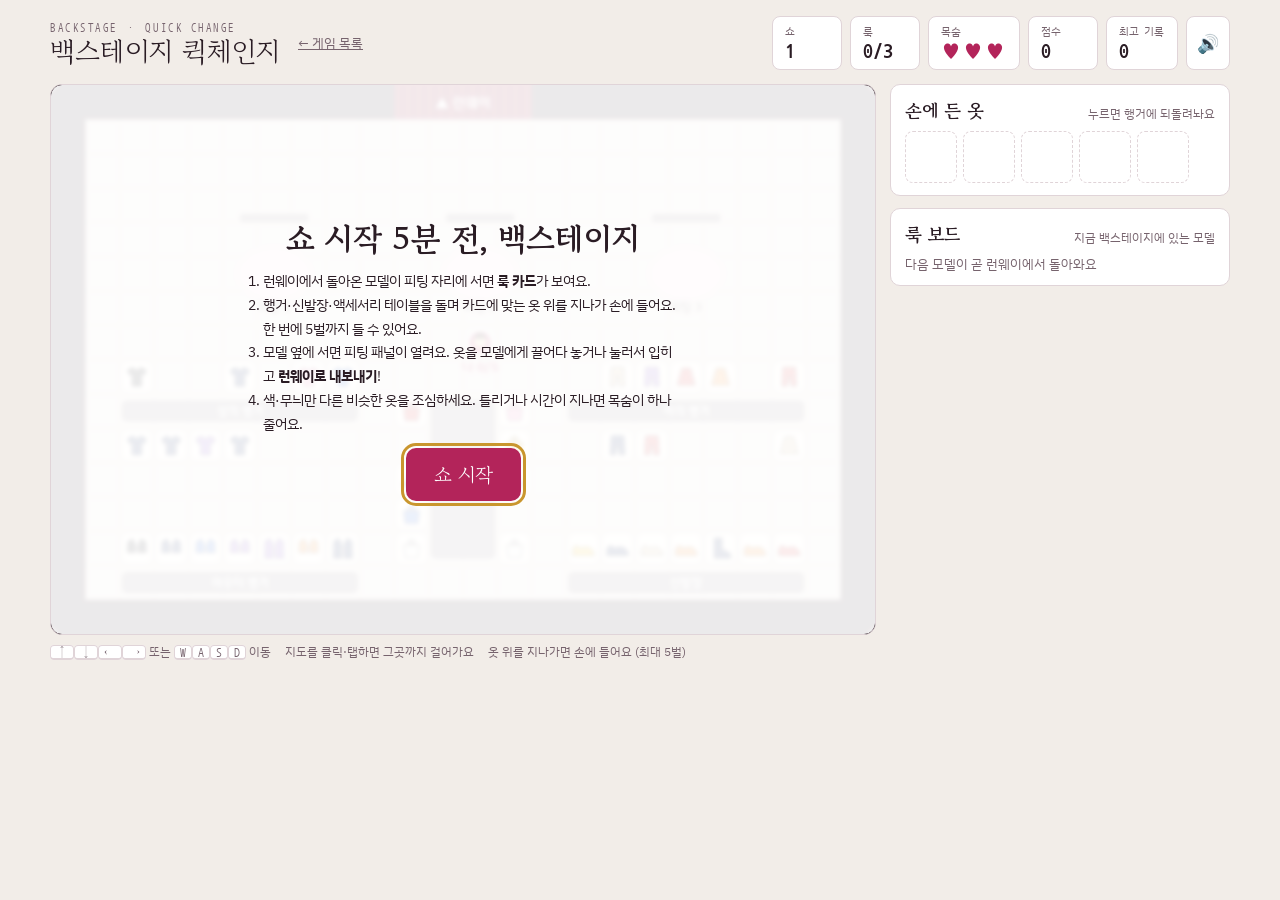
==== backstage/index.html @ 0b474d39 "백스테이지 퀵체인지 게임 추가, 게임별 폴더로 정리 - backstage/: 모델에게 룩 카드대로 옷을 갈아입히는 패션쇼 백스테이지 게임 - shopping/: 기존 장보기 타임어" ====
<!doctype html>
<html lang="ko">
<head>
<meta charset="utf-8">
<meta name="viewport" content="width=device-width, initial-scale=1, viewport-fit=cover">
<title>백스테이지 퀵체인지</title>
<link rel="preconnect" href="https://fonts.googleapis.com">
<link rel="preconnect" href="https://fonts.gstatic.com" crossorigin>
<link rel="stylesheet" href="https://fonts.googleapis.com/css2?family=Gowun+Batang:wght@700&family=IBM+Plex+Sans+KR:wght@400;600;700&family=Nanum+Gothic+Coding:wght@400;700&display=swap">
<style>
/* Layout: 위에서 내려다본 백스테이지(왼쪽 캔버스) + 피팅 패널·손에 든 옷·룩 보드(오른쪽). 폰에서는 피팅 패널이 지도 위에 뜸 */
:root {
  --bg: #f2ede8;
  --surface: #ffffff;
  --ink: #2a1c24;
  --muted: #76636d;
  --line: #e0d4d8;
  --accent: #b3245a;
  --accent-ink: #ffffff;
  --gold: #c9962e;
  --danger: #d23f2a;
  --ok: #23885a;
  --floor: #ebe3dc;
  --floor-line: #e1d7cf;
  --wall: #3a2a33;
  --curtain: #8e1f3c;
  --rack: #9a8f95;
  --rug: #f7d9e3;
  --card: #fffaf3;
  --font-display: "Gowun Batang", "Nanum Myeongjo", serif;
  --font-body: "IBM Plex Sans KR", "Apple SD Gothic Neo", "Malgun Gothic", system-ui, sans-serif;
  --font-mono: "Nanum Gothic Coding", ui-monospace, "SFMono-Regular", Menlo, monospace;
}
@media (prefers-color-scheme: dark) {
  :root:not([data-theme="light"]) {
    --bg: #17121a; --surface: #221a25; --ink: #f1e8ee; --muted: #a8949f; --line: #3a2d3c;
    --accent: #ff6fa3; --accent-ink: #2a0614; --gold: #e2b450; --danger: #ff6b55; --ok: #4fcf8e;
    --floor: #2a2230; --floor-line: #322838; --wall: #0c080d; --curtain: #a72a4c; --rack: #6f6470;
    --rug: #4a2a3a; --card: #2a2030; color-scheme: dark;
  }
}
:root[data-theme="dark"] {
  --bg: #17121a; --surface: #221a25; --ink: #f1e8ee; --muted: #a8949f; --line: #3a2d3c;
  --accent: #ff6fa3; --accent-ink: #2a0614; --gold: #e2b450; --danger: #ff6b55; --ok: #4fcf8e;
  --floor: #2a2230; --floor-line: #322838; --wall: #0c080d; --curtain: #a72a4c; --rack: #6f6470;
  --rug: #4a2a3a; --card: #2a2030; color-scheme: dark;
}
* { box-sizing: border-box; }
html { color-scheme: light; }
body { margin: 0; }
[hidden] { display: none !important; }
body {
  background: var(--bg); color: var(--ink); font-family: var(--font-body); font-size: 15px;
  padding-left: max(16px, env(safe-area-inset-left, 0px));
  padding-right: max(16px, env(safe-area-inset-right, 0px));
  padding-block: 16px 24px;
}
button { font: inherit; color: inherit; cursor: pointer; }
button:focus-visible, canvas:focus-visible { outline: 3px solid var(--gold); outline-offset: 2px; }
.wrap { max-width: 1180px; margin: 0 auto; display: grid; gap: 14px; }

.top { display: flex; flex-wrap: wrap; align-items: center; gap: 10px 18px; }
.brand { font-family: var(--font-display); font-size: 28px; line-height: 1; display: flex; align-items: center; gap: 10px; }
.brand small { font-family: var(--font-mono); font-size: 11px; color: var(--muted); letter-spacing: .14em; display: block; margin-bottom: 4px; }
.stats { display: flex; gap: 8px; margin-left: auto; flex-wrap: wrap; }
.stat { background: var(--surface); border: 1px solid var(--line); border-radius: 8px; padding: 6px 12px; display: grid; min-width: 70px; }
.stat b { font-family: var(--font-mono); font-size: 20px; font-variant-numeric: tabular-nums; line-height: 1.2; }
.stat span { font-size: 11px; color: var(--muted); letter-spacing: 0.06em; }
.stat .hearts { color: var(--accent); letter-spacing: 2px; }
.iconbtn { background: var(--surface); border: 1px solid var(--line); border-radius: 8px; width: 44px; font-size: 18px; }
.home { font-size: 13px; color: var(--muted); }

.main { display: grid; grid-template-columns: minmax(0, 1fr) 340px; gap: 14px; align-items: start; }
@media (max-width: 900px) { .main { grid-template-columns: minmax(0, 1fr); } }

.store { position: relative; border-radius: 12px; overflow: hidden; border: 1px solid var(--line); background: var(--wall); }
#map { display: block; width: 100%; height: auto; touch-action: none; cursor: pointer; }
.controls { display: flex; flex-wrap: wrap; gap: 4px 14px; font-size: 12px; color: var(--muted); }
.controls kbd { font-family: var(--font-mono); background: var(--surface); border: 1px solid var(--line); border-bottom-width: 2px; border-radius: 4px; padding: 0 5px; }

.side { display: grid; gap: 12px; min-width: 0; }
.box { background: var(--surface); border: 1px solid var(--line); border-radius: 10px; padding: 12px 14px; display: grid; gap: 8px; }
.box h2 { margin: 0; font-family: var(--font-display); font-size: 18px; display: flex; justify-content: space-between; align-items: baseline; gap: 8px; }
.box h2 span { font-family: var(--font-body); font-size: 12px; color: var(--muted); font-weight: 400; }
.hint { font-size: 12px; color: var(--muted); }

/* 손에 든 옷 */
.hands { display: flex; flex-wrap: wrap; gap: 6px; min-height: 52px; }
.hand-item { width: 52px; height: 52px; border: 1px solid var(--line); border-radius: 8px; background: var(--card); display: grid; place-items: center; padding: 4px; touch-action: none; position: relative; }
.hand-item:hover { border-color: var(--accent); }
.hand-item.empty { border-style: dashed; background: transparent; cursor: default; }
.hand-item svg { width: 40px; height: 40px; pointer-events: none; }
.ghost { position: fixed; z-index: 50; width: 60px; height: 60px; pointer-events: none; transform: translate(-50%, -50%) scale(1.1); filter: drop-shadow(0 6px 10px rgba(0,0,0,.3)); }

/* 피팅 패널 */
.fitting { border-color: var(--accent); }
.fitting.floating { position: absolute; left: 6px; right: 6px; bottom: 6px; z-index: 4; box-shadow: 0 10px 30px rgba(0,0,0,.35); max-height: 74%; overflow: auto; padding: 8px 10px; gap: 6px; }
.floating .hint { display: none; }
.floating .hand-item { width: 44px; height: 44px; }
.floating .hand-item svg { width: 34px; height: 34px; }
.floating .fit-head b { font-size: 16px; }
.floating .send { font-size: 15px; padding: 7px; }
@media (max-width: 520px) {
  .stats { margin-left: 0; gap: 6px; }
  .stat { min-width: 0; padding: 4px 9px; }
  .stat b { font-size: 16px; }
  .brand { font-size: 24px; }
}
.fit-grid { display: grid; grid-template-columns: 150px minmax(0, 1fr); gap: 12px; align-items: start; }
.floating .fit-grid { grid-template-columns: 84px minmax(0, 1fr); gap: 8px; }
.mannequin { position: relative; width: 100%; aspect-ratio: 3 / 4; background: var(--rug); border-radius: 10px; }
.mannequin.over { outline: 3px dashed var(--accent); outline-offset: -3px; }
.mannequin > svg.body { position: absolute; inset: 0; width: 100%; height: 100%; }
.slot { position: absolute; transform: translateX(-50%); display: grid; place-items: center; aspect-ratio: 1; border-radius: 8px; background: none; border: 0; padding: 0; }
.slot svg { width: 100%; height: 100%; }
.slot.empty { border: 2px dashed color-mix(in srgb, var(--muted) 60%, transparent); }
.slot.empty span { font-size: 10px; color: var(--muted); }
.floating .slot.empty span { font-size: 8px; }
.s-hat { top: 0; left: 50%; width: 32%; z-index: 3; }
.s-outer { top: 20%; left: 50%; width: 70%; z-index: 1; }
.s-top { top: 23%; left: 50%; width: 48%; z-index: 2; }
.s-bottom { top: 52%; left: 50%; width: 48%; z-index: 2; }
.s-shoes { top: 82%; left: 50%; width: 26%; z-index: 2; }
.s-acc-bag { top: 44%; left: 86%; width: 28%; z-index: 4; }
.fit-head { display: flex; justify-content: space-between; align-items: baseline; gap: 8px; }
.fit-head b { font-family: var(--font-display); font-size: 20px; }
.ftime { font-family: var(--font-mono); font-size: 18px; font-variant-numeric: tabular-nums; color: var(--accent); }
.ftime.low { color: var(--danger); }
.send { width: 100%; border: 0; border-radius: 8px; background: var(--accent); color: var(--accent-ink); font-family: var(--font-display); font-size: 18px; padding: 10px; }

/* 룩 카드 */
.look { list-style: none; margin: 0; padding: 8px 10px; background: var(--card); border: 1px solid var(--line); border-radius: 6px; display: grid; gap: 4px; font-family: var(--font-mono); font-size: 13px; }
.look li { display: grid; grid-template-columns: 24px 1fr 16px; gap: 6px; align-items: center; }
.look li svg { width: 24px; height: 24px; }
.look li.ok { color: var(--ok); }
.look li .mark { font-weight: 700; }
.look.hidden { place-items: center; text-align: center; color: var(--muted); font-family: var(--font-body); }
.peek { border: 1px solid var(--accent); background: transparent; color: var(--accent); border-radius: 6px; padding: 4px 10px; font-size: 13px; }
.floating .look { font-size: 12px; padding: 6px 8px; }

/* 룩 보드 */
.board { display: grid; gap: 8px; }
.mcard { display: grid; grid-template-columns: 1fr auto; gap: 4px 8px; align-items: center; padding: 8px 10px; border: 1px solid var(--line); border-radius: 8px; background: var(--card); }
.mcard .who { font-weight: 700; }
.mcard .who small { color: var(--muted); font-weight: 400; margin-left: 4px; }
.mcard .mt { font-family: var(--font-mono); font-variant-numeric: tabular-nums; }
.mcard .mt.low { color: var(--danger); font-weight: 700; }
.mcard .icons { grid-column: 1 / -1; display: flex; gap: 4px; flex-wrap: wrap; }
.mcard .icons svg { width: 26px; height: 26px; }
.mcard .icons .q { width: 26px; height: 26px; border-radius: 4px; background: var(--line); display: grid; place-items: center; color: var(--muted); font-size: 13px; }
.mcard.walking { opacity: .7; }
.empty-note { font-size: 13px; color: var(--muted); }
.msg { min-height: 20px; font-size: 13px; font-weight: 600; color: var(--danger); }
.msg.good { color: var(--ok); }

.overlay { position: absolute; inset: 0; background: color-mix(in srgb, var(--surface) 90%, transparent); display: grid; place-items: center; padding: 20px; z-index: 10; backdrop-filter: blur(2px); overflow: auto; }
.card { max-width: 440px; width: 100%; text-align: center; display: grid; gap: 12px; justify-items: center; }
.card h1 { font-family: var(--font-display); font-size: 32px; margin: 0; line-height: 1.2; text-wrap: balance; }
.card p { margin: 0; color: var(--muted); line-height: 1.6; }
.card .big { font-family: var(--font-mono); font-size: 46px; font-weight: 700; color: var(--accent); line-height: 1; }
.card .rows { width: 100%; font-family: var(--font-mono); font-size: 14px; display: grid; gap: 4px; text-align: left; border-block: 1px dashed var(--muted); padding: 8px 0; }
.card .rows div { display: flex; justify-content: space-between; gap: 10px; font-variant-numeric: tabular-nums; }
.primary { border: 0; border-radius: 10px; background: var(--accent); color: var(--accent-ink); font-family: var(--font-display); font-size: 20px; padding: 12px 28px; }
.rules { text-align: left; font-size: 14px; line-height: 1.7; color: var(--ink); margin: 0; padding-left: 20px; }
.shake { animation: shake .35s; }
@keyframes shake { 20%,60% { transform: translateX(-6px); } 40%,80% { transform: translateX(6px); } }
@media (prefers-reduced-motion: reduce) { *, *::before, *::after { animation: none !important; transition: none !important; } }
</style>
</head>
<body>

<div class="wrap">
  <header class="top">
    <div class="brand"><div><small>BACKSTAGE · QUICK CHANGE</small>백스테이지 퀵체인지</div></div>
    <a class="home" href="../">← 게임 목록</a>
    <div class="stats">
      <div class="stat"><span>쇼</span><b id="lvl">1</b></div>
      <div class="stat"><span>룩</span><b id="looks">0/0</b></div>
      <div class="stat"><span>목숨</span><b class="hearts" id="lives">♥♥♥</b></div>
      <div class="stat"><span>점수</span><b id="score">0</b></div>
      <div class="stat"><span>최고 기록</span><b id="best">0</b></div>
      <button class="iconbtn" id="sound" aria-label="소리 켜기/끄기" title="소리">🔊</button>
    </div>
  </header>

  <div class="main">
    <div style="display:grid; gap:8px; min-width:0">
      <section class="store" id="store">
        <canvas id="map" tabindex="0" aria-label="백스테이지 지도. 방향키나 WASD로 움직이고, 가고 싶은 곳을 누르면 그곳까지 걸어가요."></canvas>
        <div class="overlay" id="overlay"></div>
      </section>
      <div class="controls">
        <span><kbd>↑</kbd><kbd>↓</kbd><kbd>←</kbd><kbd>→</kbd> 또는 <kbd>W</kbd><kbd>A</kbd><kbd>S</kbd><kbd>D</kbd> 이동</span>
        <span>지도를 클릭·탭하면 그곳까지 걸어가요</span>
        <span>옷 위를 지나가면 손에 들어요 (최대 5벌)</span>
      </div>
    </div>

    <aside class="side" id="side">
      <div class="box fitting" id="fitting"></div>
      <div class="box" id="handsBox">
        <h2>손에 든 옷 <span id="handsHint">누르면 행거에 되돌려놔요</span></h2>
        <div class="hands" id="hands"></div>
      </div>
      <div class="box">
        <h2>룩 보드 <span>지금 백스테이지에 있는 모델</span></h2>
        <div class="board" id="board"></div>
      </div>
      <div class="msg" id="msg" role="status"></div>
    </aside>
  </div>
</div>

<script>
/* ---------- 옷 데이터 ---------- */
const SHAPES = {
  shirt:   { cat: "top",    name: "셔츠",   d: "M8.5 3 3 6l2 4.5 2.5-1.2V21h9V9.3l2.5 1.2L21 6l-5.5-3c-.6 1.6-1.9 2.6-3.5 2.6S9.1 4.6 8.5 3z" },
  pants:   { cat: "bottom", name: "바지",   d: "M6 3h12l1 18h-5.2L12 10.5 10.2 21H5L6 3z" },
  skirt:   { cat: "bottom", name: "스커트", d: "M8 4h8l4.5 16h-17L8 4z" },
  coat:    { cat: "outer",  name: "코트",   d: "M8 2.5 3.5 5.5 3 21.5h8V8.5L8 2.5zM16 2.5l4.5 3 .5 16h-8V8.5l3-6z" },
  jacket:  { cat: "outer",  name: "재킷",   d: "M8 3 3.5 6 3 16h8V9L8 3zM16 3l4.5 3 .5 10h-8V9l3-6z" },
  sneaker: { cat: "shoes",  name: "운동화", d: "M2 14.5C2 12 3.5 9.5 5.5 9.5c1.2 0 2 2 5 2 1.8 0 2.8-1 4-1 3 0 7.5 3 7.5 6v2.5H2v-4.5z" },
  boots:   { cat: "shoes",  name: "부츠",   d: "M7 2.5h6.5V13l5.5 2.5c1.5.7 2.5 1.8 2.5 3.5v2.5H6V2.5z" },
  hat:     { cat: "acc",    name: "모자",   d: "M3 16.5c0-1.4 2.2-2.4 5-2.7V9.5C8 7.3 9.8 6 12 6s4 1.3 4 3.5v4.3c2.8.3 5 1.3 5 2.7 0 1.6-4 2.5-9 2.5s-9-.9-9-2.5z" },
  bag:     { cat: "acc",    name: "가방",   d: "M4.5 9h15L18 21H6L4.5 9zM8.8 9V7a3.2 3.2 0 0 1 6.4 0v2h-1.6V7a1.6 1.6 0 0 0-3.2 0v2H8.8z" },
};
const CATS = { top: "상의", bottom: "하의", outer: "아우터", shoes: "신발", acc: "액세서리" };
const CAT_ORDER = ["acc", "outer", "top", "bottom", "shoes"];
const COLORS = {
  red: ["빨강", "#d94141"], orange: ["주황", "#ef8a2c"], yellow: ["노랑", "#f2c230"], green: ["초록", "#3f9a5a"],
  blue: ["파랑", "#3a6fd8"], navy: ["남색", "#25366a"], purple: ["보라", "#8a5cc8"], pink: ["분홍", "#ec8db8"],
  black: ["검정", "#26262b"], white: ["흰색", "#f6f5f0"], beige: ["베이지", "#d8c3a0"],
};
// 헷갈리기 쉬운 색끼리 묶어 함정 옷을 만듦
const NEAR = { red: ["pink", "orange"], orange: ["red", "yellow"], yellow: ["orange", "beige"], green: ["navy", "blue"], blue: ["navy", "purple"], navy: ["blue", "black"], purple: ["navy", "pink"], pink: ["red", "purple"], black: ["navy"], white: ["beige"], beige: ["white", "yellow"] };
const PATTERNS = { solid: "", stripe: "줄무늬", dot: "물방울", check: "체크" };
const shapesOf = cat => Object.keys(SHAPES).filter(s => SHAPES[s].cat === cat);
const itemName = it => `${COLORS[it.color][0]} ${PATTERNS[it.pattern] ? PATTERNS[it.pattern] + " " : ""}${SHAPES[it.shape].name}`;
const same = (a, b) => a && b && a.shape === b.shape && a.color === b.color && a.pattern === b.pattern;
const MODEL_NAMES = ["지수", "민호", "하린", "도윤", "서아", "유진", "태오", "나래", "시우", "예린", "준", "다온"];

/* ---------- 유틸 ---------- */
const $ = id => document.getElementById(id);
const pick = a => a[Math.floor(Math.random() * a.length)];
const shuffle = arr => { const a = arr.slice(); for (let i = a.length - 1; i > 0; i--) { const j = Math.floor(Math.random() * (i + 1)); [a[i], a[j]] = [a[j], a[i]]; } return a; };
const key = (x, y) => x + "," + y;
let uidSeq = 1;
const lum = hex => { const n = parseInt(hex.slice(1), 16); return (0.299 * (n >> 16) + 0.587 * (n >> 8 & 255) + 0.114 * (n & 255)) / 255; };

let best = 0, muted = false;
try { best = Number(localStorage.getItem("backstage-best")) || 0; muted = localStorage.getItem("backstage-muted") === "1"; } catch (e) {}
let actx = null;
function beep(freq, dur = 0.08, type = "sine", vol = 0.08) {
  if (muted) return;
  try {
    actx = actx || new (window.AudioContext || window.webkitAudioContext)();
    const o = actx.createOscillator(), g = actx.createGain();
    o.type = type; o.frequency.value = freq; g.gain.value = vol;
    g.gain.exponentialRampToValueAtTime(0.0001, actx.currentTime + dur);
    o.connect(g).connect(actx.destination); o.start(); o.stop(actx.currentTime + dur);
  } catch (e) {}
}

/* ---------- 옷 그림 (SVG · 캔버스 공용) ---------- */
function patternMarks(pattern) {
  if (pattern === "stripe") return [0, 4, 8, 12, 16, 20].map(y => `<rect x="0" y="${y + 1.2}" width="24" height="1.6"/>`).join("");
  if (pattern === "dot") { let s = ""; for (let y = 2; y < 24; y += 4.5) for (let x = (y / 4.5 % 2 ? 4 : 1.8); x < 24; x += 4.5) s += `<circle cx="${x}" cy="${y}" r="1"/>`; return s; }
  if (pattern === "check") { let s = ""; for (let v = 2; v < 24; v += 5) s += `<rect x="${v}" y="0" width="1.2" height="24"/><rect x="0" y="${v}" width="24" height="1.2"/>`; return s; }
  return "";
}
let clipSeq = 0;
function itemSVG(it) {
  const id = "c" + (clipSeq++), [, hex] = COLORS[it.color], mark = lum(hex) > 0.6 ? "rgba(40,30,40,.55)" : "rgba(255,255,255,.75)";
  const d = SHAPES[it.shape].d;
  return `<svg viewBox="0 0 24 24" aria-hidden="true"><defs><clipPath id="${id}"><path d="${d}"/></clipPath></defs>
    <path d="${d}" fill="${hex}"/><g clip-path="url(#${id})" fill="${mark}">${patternMarks(it.pattern)}</g>
    <path d="${d}" fill="none" stroke="rgba(30,20,30,.55)" stroke-width="0.9" stroke-linejoin="round"/></svg>`;
}
const PATHS = {};
Object.entries(SHAPES).forEach(([k, s]) => PATHS[k] = new Path2D(s.d));
function drawItem(ctx, it, cx, cy, size) {
  const [, hex] = COLORS[it.color], mark = lum(hex) > 0.6 ? "rgba(40,30,40,.55)" : "rgba(255,255,255,.75)";
  const p = PATHS[it.shape];
  ctx.save(); ctx.translate(cx - size / 2, cy - size / 2); ctx.scale(size / 24, size / 24);
  ctx.fillStyle = hex; ctx.fill(p);
  ctx.save(); ctx.clip(p); ctx.fillStyle = mark;
  if (it.pattern === "stripe") for (let y = 0; y < 24; y += 4) ctx.fillRect(0, y + 1.2, 24, 1.6);
  if (it.pattern === "dot") for (let y = 2; y < 24; y += 4.5) for (let x = (y / 4.5 % 2 ? 4 : 1.8); x < 24; x += 4.5) { ctx.beginPath(); ctx.arc(x, y, 1, 0, 7); ctx.fill(); }
  if (it.pattern === "check") for (let v = 2; v < 24; v += 5) { ctx.fillRect(v, 0, 1.2, 24); ctx.fillRect(0, v, 24, 1.2); }
  ctx.restore();
  ctx.strokeStyle = "rgba(30,20,30,.6)"; ctx.lineWidth = 1; ctx.stroke(p);
  ctx.restore();
}

/* ---------- 백스테이지 지도 ---------- */
const T = 32, W = 24, H = 16, R = 10, SPEED = 145, MODEL_SPEED = 95;
const FLOOR = 0, WALL = 1, RACK = 2;
const CURTAIN = { x0: 10, x1: 13 };
const STATIONS = [{ x: 6, y: 5 }, { x: 12, y: 5 }, { x: 18, y: 5 }];
const START = { x: 12.5 * T, y: 7.5 * T };
const RACKS = [
  // 옷 칸은 모두 통로 바로 옆이라, 다른 옷을 밟지 않고도 원하는 옷까지 갈 수 있음
  { cat: "top",    bars: [[2, 9, 8, 9]],   slots: [2, 3, 4, 5, 6, 7, 8].flatMap(x => [[x, 8], [x, 10]]) },
  { cat: "bottom", bars: [[15, 9, 21, 9]], slots: [15, 16, 17, 18, 19, 20, 21].flatMap(x => [[x, 8], [x, 10]]) },
  { cat: "outer",  bars: [[2, 14, 8, 14]], slots: [2, 3, 4, 5, 6, 7, 8].map(x => [x, 13]) },
  { cat: "shoes",  bars: [[15, 14, 21, 14]], slots: [15, 16, 17, 18, 19, 20, 21].map(x => [x, 13]) },
  { cat: "acc",    bars: [[11, 9, 12, 13]], slots: [9, 10, 11, 12, 13].flatMap(y => [[10, y], [13, y]]) },
];
const grid = [];
for (let y = 0; y < H; y++) { grid.push([]); for (let x = 0; x < W; x++) grid[y].push(x === 0 || y === 0 || x === W - 1 || y === H - 1 ? WALL : FLOOR); }
RACKS.forEach(r => r.bars.forEach(([x0, y0, x1, y1]) => { for (let y = y0; y <= y1; y++) for (let x = x0; x <= x1; x++) grid[y][x] = RACK; }));
const solid = (tx, ty) => tx < 0 || ty < 0 || tx >= W || ty >= H || grid[ty][tx] !== FLOOR;

/* ---------- 게임 상태 ---------- */
const S = {
  level: 1, score: 0, lives: 3, running: false, t: 0, last: 0,
  slots: new Map(),   // "x,y" -> 옷
  hands: [],
  models: [], queue: [], nextSpawnAt: 0, done: 0, total: 0, ok: 0,
  p: { x: START.x, y: START.y, dir: { x: 0, y: 1 }, path: [], tile: "" },
  target: null, fitId: null,
};
const keys = new Set();

function levelRules(L) {
  const parts = L === 1 ? ["top", "bottom", "shoes"] : L === 2 ? ["top", "bottom", "shoes", "acc"] : ["top", "bottom", "outer", "shoes", "acc"];
  return {
    parts,
    looks: Math.min(2 + L, 6),
    maxConc: L === 1 ? 1 : L === 2 ? 2 : 3,
    gap: L === 1 ? 0 : L === 2 ? 10 : Math.max(5, 9 - L * 0.6),
    time: Math.max(24, Math.round(16 + parts.length * 5 - (L - 1) * 1.5 + (L === 1 ? 0 : L === 2 ? 6 : 12))),
    cardAlways: L <= 2,
    patterns: L >= 2,
  };
}

function randItem(cat, patterns) {
  return { uid: uidSeq++, cat, shape: pick(shapesOf(cat)), color: pick(Object.keys(COLORS)), pattern: patterns && Math.random() < 0.5 ? pick(["stripe", "dot", "check"]) : "solid" };
}
function decoyOf(it, patterns) {
  const d = { ...it, uid: uidSeq++ };
  const opts = ["color", "color"];
  if (patterns) opts.push("pattern");
  if (shapesOf(it.cat).length > 1) opts.push("shape");
  const what = pick(opts);
  if (what === "color") d.color = pick(NEAR[it.color]);
  else if (what === "pattern") d.pattern = pick(Object.keys(PATTERNS).filter(p => p !== it.pattern));
  else d.shape = pick(shapesOf(it.cat).filter(s => s !== it.shape));
  return d;
}

function setupShow() {
  const rules = levelRules(S.level);
  S.rules = rules;
  const names = shuffle(MODEL_NAMES);
  const looks = Array.from({ length: rules.looks }, (_, i) => {
    const look = {};
    rules.parts.forEach(c => look[c] = randItem(c, rules.patterns));
    return { name: names[i], look };
  });
  S.queue = looks; S.total = looks.length; S.done = 0; S.ok = 0;
  S.slots = new Map();
  RACKS.forEach(r => {
    const needed = looks.map(l => l.look[r.cat]).filter(Boolean).map(it => ({ ...it, uid: uidSeq++ }));
    const items = needed.slice();
    const cap = Math.min(r.slots.length, Math.max(needed.length + 3, 8));
    while (items.length < cap) items.push(needed.length ? decoyOf(pick(needed), rules.patterns) : randItem(r.cat, rules.patterns));
    shuffle(r.slots).slice(0, items.length).forEach(([x, y], i) => { const it = items[i]; it.home = key(x, y); S.slots.set(key(x, y), it); });
  });
}

function startShow() {
  setupShow();
  S.models = []; S.hands = []; S.fitId = null; S.target = null;
  Object.assign(S.p, { x: START.x, y: START.y, dir: { x: 0, y: 1 }, path: [], tile: "" });
  S.nextSpawnAt = S.t + 0.5;
  S.running = true;
  $("overlay").hidden = true; keys.clear();
  say("");
  renderSide();
  $("map").focus({ preventScroll: true });
}

/* ---------- 모델 ---------- */
function freeStation() {
  const used = new Set(S.models.filter(m => m.state !== "out").map(m => m.station));
  const free = STATIONS.map((_, i) => i).filter(i => !used.has(i));
  return free.length ? pick(free) : -1;
}
function spawnModel() {
  const st = freeStation(); if (st < 0) return false;
  const q = S.queue.shift(), s = STATIONS[st];
  const cx = (CURTAIN.x0 + CURTAIN.x1 + 1) / 2 * T;
  S.models.push({
    id: uidSeq++, name: q.name, look: q.look, worn: {}, station: st, state: "in",
    x: cx, y: 0.6 * T, way: [{ x: cx, y: 2.5 * T }, { x: (s.x + .5) * T, y: 2.5 * T }, { x: (s.x + .5) * T, y: (s.y + .5) * T }],
    timeLeft: S.rules.time, timeTotal: S.rules.time, cardUntil: 0,
  });
  beep(520, 0.06, "triangle", 0.05);
  renderSide();
  return true;
}
const cardVisible = m => S.rules.cardAlways || S.t < m.cardUntil;

function updateModels(dt) {
  for (const m of S.models) {
    if (m.way.length) {
      const w = m.way[0], vx = w.x - m.x, vy = w.y - m.y, d = Math.hypot(vx, vy);
      if (d < 1.5) {
        m.x = w.x; m.y = w.y; m.way.shift();
        if (!m.way.length && m.state === "in") { m.state = "fit"; m.cardUntil = S.t + 5; say(`${m.name} 모델이 피팅 ${m.station + 1}번에 도착했어요`, true); renderSide(); }
      } else { const st = Math.min(d, MODEL_SPEED * dt); m.x += vx / d * st; m.y += vy / d * st; }
    }
    if (m.state === "fit") {
      const wasVisible = cardVisible(m);
      m.timeLeft -= dt;
      if (wasVisible !== cardVisible(m)) renderSide();
      if (m.timeLeft <= 0) { m.timeLeft = 0; finishModel(m, true); }
    }
  }
  S.models = S.models.filter(m => !(m.state === "out" && !m.way.length));
  const active = S.models.filter(m => m.state !== "out").length;
  if (S.queue.length && active < S.rules.maxConc && S.t >= S.nextSpawnAt) {
    if (spawnModel()) S.nextSpawnAt = S.t + S.rules.gap;
  }
  if (!S.queue.length && !S.models.length && S.running) showClear();
}

function check(m) {
  const wrong = [];
  for (const c of CAT_ORDER) {
    const need = m.look[c], worn = m.worn[c];
    if (need && !worn) wrong.push(`${CATS[c]}을(를) 안 입었어요`);
    else if (need && !same(need, worn)) wrong.push(`${itemName(worn)} 말고 ${itemName(need)}`);
    else if (!need && worn) wrong.push(`${itemName(worn)}은(는) 필요 없어요`);
  }
  return wrong;
}

function finishModel(m, timeout) {
  if (m.state !== "fit") return;
  const wrong = check(m);
  S.done++;
  if (!wrong.length) {
    const gained = 100 + Math.round(m.timeLeft * 5) * S.level;
    S.score += gained; S.ok++;
    say(`${m.name} 런웨이 완벽! +${gained}`, true);
    [660, 880, 1180].forEach((f, i) => setTimeout(() => beep(f, 0.09), i * 80));
  } else {
    S.lives--;
    Object.values(m.worn).forEach(returnToRack);
    say(`${timeout ? "시간 초과! " : ""}${m.name}: ${wrong[0]} · 목숨 −1`);
    beep(200, 0.2, "sawtooth", 0.05);
    const el = $("lives"); el.classList.remove("shake"); void el.offsetWidth; el.classList.add("shake");
  }
  m.worn = wrong.length ? {} : m.worn;
  m.state = "out";
  const cx = (CURTAIN.x0 + CURTAIN.x1 + 1) / 2 * T;
  m.way = [{ x: m.x, y: 2.5 * T }, { x: cx, y: 2.5 * T }, { x: cx, y: -0.5 * T }];
  if (S.fitId === m.id) S.fitId = null;
  if (S.score > best) { best = S.score; try { localStorage.setItem("backstage-best", best); } catch (e) {} }
  renderSide();
  if (S.lives <= 0) gameOver();
}

/* ---------- 옷 다루기 ---------- */
function returnToRack(it) {
  let k = it.home;
  if (S.slots.has(k)) {
    const r = RACKS.find(r => r.cat === it.cat);
    const free = r.slots.map(([x, y]) => key(x, y)).find(k2 => !S.slots.has(k2));
    if (!free) return;
    k = free; it.home = k;
  }
  S.slots.set(k, it);
}
function putBack(uid) {
  const i = S.hands.findIndex(h => h.uid === uid); if (i < 0) return;
  const [it] = S.hands.splice(i, 1); returnToRack(it);
  beep(380, 0.05, "triangle", 0.05); renderSide();
}
function wear(uid) {
  const m = S.models.find(m => m.id === S.fitId); if (!m) return;
  const i = S.hands.findIndex(h => h.uid === uid); if (i < 0) return;
  const [it] = S.hands.splice(i, 1);
  if (m.worn[it.cat]) S.hands.push(m.worn[it.cat]);
  m.worn[it.cat] = it;
  beep(same(it, m.look[it.cat]) || !cardVisible(m) ? 760 : 600, 0.06);
  renderSide();
}
function takeOff(cat) {
  const m = S.models.find(m => m.id === S.fitId); if (!m || !m.worn[cat]) return;
  if (S.hands.length >= 5) return say("손이 꽉 찼어요. 먼저 옷을 하나 내려놓으세요");
  S.hands.push(m.worn[cat]); delete m.worn[cat];
  beep(420, 0.05, "triangle", 0.05); renderSide();
}
function peek() {
  const m = S.models.find(m => m.id === S.fitId); if (!m) return;
  m.cardUntil = S.t + 2.5; m.timeLeft = Math.max(0.5, m.timeLeft - 3);
  renderSide();
}

/* ---------- 스텝 이동 ---------- */
function hitsWall(x, y) {
  const x0 = Math.floor((x - R) / T), x1 = Math.floor((x + R - 0.01) / T), y0 = Math.floor((y - R) / T), y1 = Math.floor((y + R - 0.01) / T);
  for (let ty = y0; ty <= y1; ty++) for (let tx = x0; tx <= x1; tx++) if (solid(tx, ty)) return true;
  return false;
}
function moveBy(e, mx, my) {
  if (!hitsWall(e.x + mx, e.y)) e.x += mx;
  else if (my === 0) { const cy = (Math.floor(e.y / T) + .5) * T, d = cy - e.y, s = Math.sign(d) * Math.min(Math.abs(d), Math.abs(mx)); if (Math.abs(d) > .5 && !hitsWall(e.x, e.y + s)) e.y += s; }
  if (!hitsWall(e.x, e.y + my)) e.y += my;
  else if (mx === 0) { const cx = (Math.floor(e.x / T) + .5) * T, d = cx - e.x, s = Math.sign(d) * Math.min(Math.abs(d), Math.abs(my)); if (Math.abs(d) > .5 && !hitsWall(e.x + s, e.y)) e.x += s; }
}
function findPath(sx, sy, gx, gy) {
  const N = W * H, dist = new Array(N).fill(Infinity), prev = new Array(N).fill(-1), done = new Array(N).fill(false), idx = (x, y) => y * W + x;
  dist[idx(sx, sy)] = 0;
  for (;;) {
    let u = -1, ud = Infinity;
    for (let i = 0; i < N; i++) if (!done[i] && dist[i] < ud) { ud = dist[i]; u = i; }
    if (u < 0) return [];
    if (u === idx(gx, gy)) break;
    done[u] = true;
    const ux = u % W, uy = (u / W) | 0;
    for (const [dx, dy] of [[1, 0], [-1, 0], [0, 1], [0, -1]]) {
      const nx = ux + dx, ny = uy + dy;
      if (solid(nx, ny)) continue;
      const cost = S.slots.has(key(nx, ny)) && !(nx === gx && ny === gy) ? 30 : 1; // 다른 옷을 집지 않게 돌아서 걷기
      const v = idx(nx, ny);
      if (ud + cost < dist[v]) { dist[v] = ud + cost; prev[v] = u; }
    }
  }
  const path = [];
  for (let v = idx(gx, gy); v !== idx(sx, sy); v = prev[v]) { if (v < 0) return []; path.push({ x: v % W, y: (v / W) | 0 }); }
  return path.reverse();
}
function updatePlayer(dt) {
  const p = S.p;
  let dx = 0, dy = 0;
  if (keys.has("left")) dx -= 1; if (keys.has("right")) dx += 1; if (keys.has("up")) dy -= 1; if (keys.has("down")) dy += 1;
  if (dx || dy) {
    p.path = []; S.target = null;
    const len = Math.hypot(dx, dy); p.dir = { x: dx / len, y: dy / len };
    moveBy(p, dx / len * SPEED * dt, 0); moveBy(p, 0, dy / len * SPEED * dt);
  } else if (p.path.length) {
    const n = p.path[0], cx = (n.x + .5) * T, cy = (n.y + .5) * T, vx = cx - p.x, vy = cy - p.y, d = Math.hypot(vx, vy);
    if (d < 1.5) { p.path.shift(); if (!p.path.length) S.target = null; }
    else { const st = Math.min(d, SPEED * dt); p.dir = { x: vx / d, y: vy / d }; p.x += vx / d * st; p.y += vy / d * st; }
  }
  const tx = Math.floor(p.x / T), ty = Math.floor(p.y / T), k = key(tx, ty);
  if (k !== p.tile) { p.tile = k; onEnter(k); }
  // 가장 가까운 피팅 중 모델
  let near = null, nd = 1.9 * T;
  for (const m of S.models) if (m.state === "fit") { const d = Math.hypot(m.x - p.x, m.y - p.y); if (d < nd) { nd = d; near = m; } }
  const id = near ? near.id : null;
  if (id !== S.fitId) { S.fitId = id; renderSide(); if (near) beep(980, 0.04, "sine", 0.04); }
}
function onEnter(k) {
  const it = S.slots.get(k); if (!it) return;
  if (S.hands.length >= 5) return say("손이 꽉 찼어요 (최대 5벌). 옷을 누르면 행거에 되돌려놔요");
  S.slots.delete(k); S.hands.push(it);
  say(`${itemName(it)}을(를) 들었어요`, true);
  beep(700, 0.05); renderSide();
}
function say(t, good) { const m = $("msg"); m.textContent = t; m.className = "msg" + (good ? " good" : ""); }

/* ---------- 오른쪽 패널 ---------- */
function lookList(m, showChecks) {
  return `<ul class="look">${CAT_ORDER.filter(c => m.look[c]).map(c => {
    const ok = showChecks && same(m.look[c], m.worn[c]);
    return `<li class="${ok ? "ok" : ""}">${itemSVG(m.look[c])}<span>${itemName(m.look[c])}</span><span class="mark">${ok ? "✓" : ""}</span></li>`;
  }).join("")}</ul>`;
}
function renderFitting() {
  const el = $("fitting"), m = S.models.find(m => m.id === S.fitId);
  el.hidden = !m;
  if (!m) { $("handsBox").hidden = false; return; }
  $("handsBox").hidden = true;
  const slots = CAT_ORDER.filter(c => m.look[c] || m.worn[c]).map(c => {
    const w = m.worn[c], cls = c === "acc" ? (w ? (w.shape === "hat" ? "s-hat" : "s-acc-bag") : (m.look.acc.shape === "hat" ? "s-hat" : "s-acc-bag")) : "s-" + c;
    return w ? `<button class="slot ${cls}" data-off="${c}" aria-label="${itemName(w)} 벗기기" title="눌러서 벗기기">${itemSVG(w)}</button>`
             : `<div class="slot empty ${cls}"><span>${CATS[c]}</span></div>`;
  }).join("");
  const card = cardVisible(m) ? lookList(m, true)
    : `<div class="look hidden"><span>룩 카드가 가려졌어요</span><button class="peek" id="peek">다시 보기 (−3초)</button></div>`;
  el.innerHTML = `
    <div class="fit-head"><b>${m.name} · 피팅 ${m.station + 1}</b><span class="ftime" id="ftime">${m.timeLeft.toFixed(1)}초</span></div>
    <div class="fit-grid">
      <div class="mannequin" id="mannequin">
        <svg class="body" viewBox="0 0 75 100" aria-hidden="true"><g fill="currentColor" style="color:color-mix(in srgb, var(--muted) 30%, transparent)">
          <circle cx="37.5" cy="9" r="6.5"/><rect x="35" y="14" width="5" height="5"/><path d="M24 20h27l2 30H22z"/><path d="M25 50h11l1 36h-9zM39 50h11l-3 36h-9z"/></g></svg>
        ${slots}
      </div>
      <div style="display:grid; gap:8px; min-width:0">${card}<button class="send" id="send">런웨이로 ▶</button></div>
    </div>
    <div class="hint">손에 든 옷을 모델에게 끌어다 놓거나 누르세요. 입힌 옷을 누르면 벗겨요.</div>
    <div class="hands" id="fitHands"></div>`;
  el.querySelectorAll("[data-off]").forEach(b => b.onclick = () => takeOff(b.dataset.off));
  $("send").onclick = () => finishModel(m, false);
  const pk = $("peek"); if (pk) pk.onclick = peek;
  renderHands($("fitHands"), true);
}
function renderHands(el, fitting) {
  el.innerHTML = "";
  for (let i = 0; i < 5; i++) {
    const it = S.hands[i];
    if (!it) { const e = document.createElement("div"); e.className = "hand-item empty"; el.appendChild(e); continue; }
    const b = document.createElement("button");
    b.className = "hand-item"; b.innerHTML = itemSVG(it); b.title = itemName(it);
    b.setAttribute("aria-label", itemName(it) + (fitting ? " 입히기" : " 되돌려놓기"));
    if (fitting) attachDrag(b, it.uid); else b.onclick = () => putBack(it.uid);
    el.appendChild(b);
  }
}
function renderBoard() {
  const el = $("board"), list = S.models.filter(m => m.state !== "out");
  if (!list.length) { el.innerHTML = `<div class="empty-note">${S.queue.length ? "다음 모델이 곧 런웨이에서 돌아와요" : "남은 모델이 없어요"}</div>`; return; }
  el.innerHTML = list.map(m => {
    const vis = cardVisible(m) && m.state === "fit";
    const icons = CAT_ORDER.filter(c => m.look[c]).map(c => vis ? itemSVG(m.look[c]) : `<span class="q">?</span>`).join("");
    return `<div class="mcard ${m.state === "in" ? "walking" : ""}"><span class="who">${m.name}<small>피팅 ${m.station + 1}</small></span>
      <span class="mt" id="mt-${m.id}">${m.state === "in" ? "걸어오는 중" : m.timeLeft.toFixed(1) + "초"}</span><div class="icons">${icons}</div></div>`;
  }).join("");
}
function renderSide() {
  $("lvl").textContent = S.level; $("looks").textContent = `${S.done}/${S.total}`;
  $("lives").textContent = "♥".repeat(Math.max(0, S.lives)) + "♡".repeat(Math.max(0, 3 - S.lives));
  $("score").textContent = S.score; $("best").textContent = best; $("sound").textContent = muted ? "🔇" : "🔊";
  if (!dragging) renderFitting();
  renderHands($("hands"), false);
  $("handsHint").textContent = "누르면 행거에 되돌려놔요";
  renderBoard();
}
function tickSide() {
  for (const m of S.models) {
    if (m.state !== "fit") continue;
    const e = $("mt-" + m.id); if (e) { e.textContent = m.timeLeft.toFixed(1) + "초"; e.classList.toggle("low", m.timeLeft < 6); }
    if (m.id === S.fitId) { const f = $("ftime"); if (f) { f.textContent = m.timeLeft.toFixed(1) + "초"; f.classList.toggle("low", m.timeLeft < 6); } }
  }
}

/* ---------- 끌어다 입히기 ---------- */
let dragging = null;
function attachDrag(btn, uid) {
  btn.addEventListener("pointerdown", e => {
    e.preventDefault();
    const start = { x: e.clientX, y: e.clientY };
    let ghost = null;
    dragging = uid;
    const move = ev => {
      if (!ghost && Math.hypot(ev.clientX - start.x, ev.clientY - start.y) > 6) {
        ghost = document.createElement("div"); ghost.className = "ghost"; ghost.innerHTML = btn.innerHTML; document.body.appendChild(ghost);
      }
      if (ghost) {
        ghost.style.left = ev.clientX + "px"; ghost.style.top = ev.clientY + "px";
        const mq = $("mannequin"), over = mq && mq.contains(document.elementFromPoint(ev.clientX, ev.clientY));
        if (mq) mq.classList.toggle("over", !!over);
      }
    };
    const up = ev => {
      window.removeEventListener("pointermove", move); window.removeEventListener("pointerup", up); window.removeEventListener("pointercancel", up);
      let ok = !ghost;
      if (ghost) { const mq = $("mannequin"); ok = mq && mq.contains(document.elementFromPoint(ev.clientX, ev.clientY)); ghost.remove(); }
      dragging = null;
      if (ok) wear(uid); else renderSide();
    };
    window.addEventListener("pointermove", move); window.addEventListener("pointerup", up); window.addEventListener("pointercancel", up);
  });
}

/* ---------- 쇼 결과 ---------- */
function showClear() {
  S.running = false;
  const bonus = S.ok === S.total ? 300 * S.level : 0;
  S.score += bonus;
  if (S.score > best) { best = S.score; try { localStorage.setItem("backstage-best", best); } catch (e) {} }
  renderSide();
  [523, 659, 784, 1046].forEach((f, i) => setTimeout(() => beep(f, 0.12), i * 110));
  const next = levelRules(S.level + 1);
  showOverlay(`
    <h1>쇼 ${S.level} 피날레!</h1>
    <div class="big">${S.score}점</div>
    <div class="rows">
      <div><span>완벽하게 내보낸 룩</span><span>${S.ok} / ${S.total}</span></div>
      <div><span>전원 완벽 보너스</span><span>${bonus ? "+" + bonus : "없음"}</span></div>
      <div><span>남은 목숨</span><span>${"♥".repeat(S.lives)}</span></div>
    </div>
    <p>다음 쇼: 모델 ${next.looks}명, 동시에 최대 ${next.maxConc}명${!next.cardAlways ? ", 룩 카드는 도착 후 5초만 보여요" : ""}${next.parts.length > S.rules.parts.length ? ", 입힐 옷이 늘어나요" : ""}.</p>
    <button class="primary" id="go">쇼 ${S.level + 1} 시작</button>`, () => { S.level++; startShow(); });
}
function gameOver() {
  S.running = false;
  const isBest = S.score > 0 && S.score >= best;
  beep(300, 0.15, "square", 0.05); setTimeout(() => beep(200, 0.3, "square", 0.05), 150);
  showOverlay(`
    <h1>쇼가 중단됐어요</h1>
    <p>쇼 ${S.level}에서 목숨을 모두 잃었어요. 이번 쇼에서 ${S.ok}벌을 완벽하게 내보냈어요.</p>
    <div class="big">${S.score}점</div>
    <p>${isBest ? "새 최고 기록이에요!" : "최고 기록 " + best + "점"}</p>
    <button class="primary" id="go">처음부터 다시</button>`, () => { S.level = 1; S.score = 0; S.lives = 3; startShow(); });
}
function showOverlay(html, onGo) {
  const o = $("overlay"); o.innerHTML = `<div class="card">${html}</div>`; o.hidden = false;
  const go = $("go"); go.onclick = onGo; go.focus({ preventScroll: true });
}

/* ---------- 그리기 ---------- */
const canvas = $("map"), ctx = canvas.getContext("2d");
let C = {}, view = { w: W, h: H }, cam = { x: 0, y: 0 };
function readTheme() {
  const cs = getComputedStyle(document.documentElement);
  ["--floor", "--floor-line", "--wall", "--curtain", "--rack", "--rug", "--accent", "--gold", "--danger", "--surface", "--ink", "--muted", "--card"].forEach(n => C[n] = cs.getPropertyValue(n).trim());
}
const narrow = () => (canvas.parentElement.clientWidth || 760) < 620;
function resize() {
  view = narrow() ? { w: 13, h: 12 } : { w: W, h: H };
  const dpr = Math.min(window.devicePixelRatio || 1, 2);
  canvas.width = view.w * T * dpr; canvas.height = view.h * T * dpr;
  ctx.setTransform(dpr, 0, 0, dpr, 0, 0);
  // 폰에서는 피팅 패널을 지도 위에 띄움
  const f = $("fitting"), mobile = window.matchMedia("(max-width: 900px)").matches;
  if (mobile && f.parentElement !== $("store")) { $("store").appendChild(f); f.classList.add("floating"); }
  if (!mobile && f.parentElement !== $("side")) { $("side").prepend(f); f.classList.remove("floating"); }
  renderFitting();
}
function rr(x, y, w, h, r) { ctx.beginPath(); ctx.roundRect ? ctx.roundRect(x, y, w, h, r) : ctx.rect(x, y, w, h); }
const FONT = () => getComputedStyle(document.body).fontFamily;

function drawPerson(x, y, body, hair, dir, scale = 1) {
  ctx.fillStyle = "rgba(0,0,0,.2)"; ctx.beginPath(); ctx.ellipse(x, y + 9 * scale, 12 * scale, 5 * scale, 0, 0, 7); ctx.fill();
  ctx.fillStyle = body; ctx.beginPath(); ctx.arc(x, y, (R + 1) * scale, 0, 7); ctx.fill();
  ctx.lineWidth = 2; ctx.strokeStyle = C["--surface"]; ctx.stroke();
  ctx.fillStyle = "#f1cba6"; ctx.beginPath(); ctx.arc(x, y - 1, 6 * scale, 0, 7); ctx.fill();
  ctx.fillStyle = hair; ctx.beginPath(); ctx.arc(x - dir.x * 1.5, y - 2 - dir.y * 1.5, 5.6 * scale, Math.PI, 0); ctx.fill();
}

function draw() {
  const vw = view.w * T, vh = view.h * T;
  cam.x = Math.max(0, Math.min(W * T - vw, S.p.x - vw / 2));
  cam.y = Math.max(0, Math.min(H * T - vh, S.p.y - vh / 2));
  ctx.save(); ctx.translate(-cam.x, -cam.y);
  ctx.textAlign = "center"; ctx.textBaseline = "middle";
  for (let y = 0; y < H; y++) for (let x = 0; x < W; x++) {
    ctx.fillStyle = grid[y][x] === WALL ? C["--wall"] : C["--floor"]; ctx.fillRect(x * T, y * T, T, T);
    if (grid[y][x] !== WALL) { ctx.strokeStyle = C["--floor-line"]; ctx.lineWidth = 1; ctx.strokeRect(x * T + .5, y * T + .5, T - 1, T - 1); }
  }
  // 런웨이 커튼
  ctx.fillStyle = C["--curtain"]; ctx.fillRect(CURTAIN.x0 * T, 0, (CURTAIN.x1 - CURTAIN.x0 + 1) * T, T);
  ctx.strokeStyle = "rgba(0,0,0,.25)"; ctx.lineWidth = 2;
  for (let x = CURTAIN.x0 * T + 8; x < (CURTAIN.x1 + 1) * T; x += 10) { ctx.beginPath(); ctx.moveTo(x, 2); ctx.lineTo(x, T - 2); ctx.stroke(); }
  ctx.fillStyle = "#fff"; ctx.font = `700 13px ${FONT()}`; ctx.fillText("▲ 런웨이", (CURTAIN.x0 + CURTAIN.x1 + 1) / 2 * T, T / 2);
  // 피팅 자리
  STATIONS.forEach((s, i) => {
    ctx.fillStyle = C["--rug"]; ctx.beginPath(); ctx.ellipse((s.x + .5) * T, (s.y + .5) * T, T * 1.1, T * .8, 0, 0, 7); ctx.fill();
    ctx.fillStyle = C["--rack"]; rr((s.x - .5) * T, (s.y - 1.25) * T, T * 2, 8, 3); ctx.fill(); // 거울
    ctx.fillStyle = C["--muted"]; ctx.font = `600 11px ${FONT()}`; ctx.fillText(`피팅 ${i + 1}`, (s.x + .5) * T, (s.y + 1.45) * T);
  });
  // 행거 · 신발장 · 액세서리 테이블
  RACKS.forEach(r => r.bars.forEach(([x0, y0, x1, y1]) => {
    ctx.fillStyle = C["--rack"]; rr(x0 * T + 2, y0 * T + 6, (x1 - x0 + 1) * T - 4, (y1 - y0 + 1) * T - 12, 5); ctx.fill();
    ctx.fillStyle = "#fff"; ctx.font = `700 11px ${FONT()}`;
    const label = { top: "상의 행거", bottom: "하의 행거", outer: "아우터 행거", shoes: "신발장", acc: "액세서리" }[r.cat];
    if (r.cat === "acc") { ctx.save(); ctx.translate((x0 + x1 + 1) / 2 * T, (y0 + y1 + 1) / 2 * T); ctx.rotate(-Math.PI / 2); ctx.fillText(label, 0, 0); ctx.restore(); }
    else ctx.fillText(label, (x0 + x1 + 1) / 2 * T, (y0 + .5) * T);
  }));
  // 옷
  for (const [k, it] of S.slots) {
    const [x, y] = k.split(",").map(Number);
    ctx.fillStyle = C["--card"]; rr(x * T + 3, y * T + 3, T - 6, T - 6, 6); ctx.fill();
    drawItem(ctx, it, (x + .5) * T, (y + .5) * T, 24);
  }
  if (S.target) {
    ctx.strokeStyle = C["--accent"]; ctx.lineWidth = 2; ctx.setLineDash([4, 3]);
    ctx.beginPath(); ctx.arc((S.target.x + .5) * T, (S.target.y + .5) * T, 9 + Math.sin(S.t * 8) * 2, 0, 7); ctx.stroke(); ctx.setLineDash([]);
  }
  // 모델 · 스텝
  const people = [...S.models.map(m => ({ m, y: m.y })), { p: S.p, y: S.p.y }].sort((a, b) => a.y - b.y);
  for (const e of people) {
    if (e.m) {
      const m = e.m, top = m.worn.top || m.worn.outer;
      drawPerson(m.x, m.y, top ? COLORS[top.color][1] : "#c9bfc4", "#2b1d18", { x: 0, y: 1 }, 1.15);
      ctx.fillStyle = C["--ink"]; ctx.font = `700 12px ${FONT()}`; ctx.fillText(m.name, m.x, m.y - 24);
      if (m.state === "fit") {
        const f = m.timeLeft / m.timeTotal;
        ctx.lineWidth = 3; ctx.strokeStyle = f < 0.25 ? C["--danger"] : C["--gold"];
        ctx.beginPath(); ctx.arc(m.x, m.y, 16, -Math.PI / 2, -Math.PI / 2 + Math.PI * 2 * f); ctx.stroke();
      }
    } else {
      const p = e.p;
      drawPerson(p.x, p.y, C["--accent"], "#3a2a20", p.dir.x || p.dir.y ? p.dir : { x: 0, y: 1 });
      ctx.fillStyle = C["--accent"]; ctx.font = `700 12px ${FONT()}`; ctx.fillText(`나 ${S.hands.length}/5`, p.x, p.y + 22);
    }
  }
  ctx.restore();
}

/* ---------- 루프 · 입력 ---------- */
function frame(now) {
  const dt = Math.min(0.05, (now - S.last) / 1000 || 0); S.last = now; S.t += dt;
  if (S.running) { updatePlayer(dt); updateModels(dt); tickSide(); }
  draw();
  requestAnimationFrame(frame);
}
const KEYMAP = { ArrowUp: "up", KeyW: "up", ArrowDown: "down", KeyS: "down", ArrowLeft: "left", KeyA: "left", ArrowRight: "right", KeyD: "right" };
window.addEventListener("keydown", e => { const k = KEYMAP[e.code]; if (!k || !S.running) return; e.preventDefault(); keys.add(k); });
window.addEventListener("keyup", e => { const k = KEYMAP[e.code]; if (k) keys.delete(k); });
window.addEventListener("blur", () => keys.clear());
canvas.addEventListener("pointerdown", e => {
  if (!S.running) return;
  const r = canvas.getBoundingClientRect();
  const lx = (e.clientX - r.left) / r.width * view.w * T + cam.x, ly = (e.clientY - r.top) / r.height * view.h * T + cam.y;
  let gx = Math.floor(lx / T), gy = Math.floor(ly / T);
  if (solid(gx, gy)) {
    const near = [[0, 1], [0, -1], [1, 0], [-1, 0]].map(([dx, dy]) => [gx + dx, gy + dy]).filter(([x, y]) => !solid(x, y))
      .sort((a, b) => Math.hypot((a[0] + .5) * T - lx, (a[1] + .5) * T - ly) - Math.hypot((b[0] + .5) * T - lx, (b[1] + .5) * T - ly))[0];
    if (!near) return; [gx, gy] = near;
  }
  S.p.path = findPath(Math.floor(S.p.x / T), Math.floor(S.p.y / T), gx, gy);
  S.target = S.p.path.length ? { x: gx, y: gy } : null;
});
$("sound").onclick = () => { muted = !muted; try { localStorage.setItem("backstage-muted", muted ? "1" : "0"); } catch (e) {} renderSide(); };
window.addEventListener("resize", resize);
window.matchMedia("(prefers-color-scheme: dark)").addEventListener("change", readTheme);
new MutationObserver(readTheme).observe(document.documentElement, { attributes: true, attributeFilter: ["data-theme"] });

function intro() {
  readTheme(); resize();
  S.rules = levelRules(1); setupShow(); renderSide();
  showOverlay(`
    <h1>쇼 시작 5분 전, 백스테이지</h1>
    <ol class="rules">
      <li>런웨이에서 돌아온 모델이 피팅 자리에 서면 <b>룩 카드</b>가 보여요.</li>
      <li>행거·신발장·액세서리 테이블을 돌며 카드에 맞는 옷 위를 지나가 손에 들어요. 한 번에 5벌까지 들 수 있어요.</li>
      <li>모델 옆에 서면 피팅 패널이 열려요. 옷을 모델에게 끌어다 놓거나 눌러서 입히고 <b>런웨이로 내보내기</b>!</li>
      <li>색·무늬만 다른 비슷한 옷을 조심하세요. 틀리거나 시간이 지나면 목숨이 하나 줄어요.</li>
    </ol>
    <button class="primary" id="go">쇼 시작</button>`, startShow);
  S.last = performance.now();
  requestAnimationFrame(frame);
}
document.fonts && document.fonts.ready.then(readTheme);
intro();
</script>
</body>
</html>
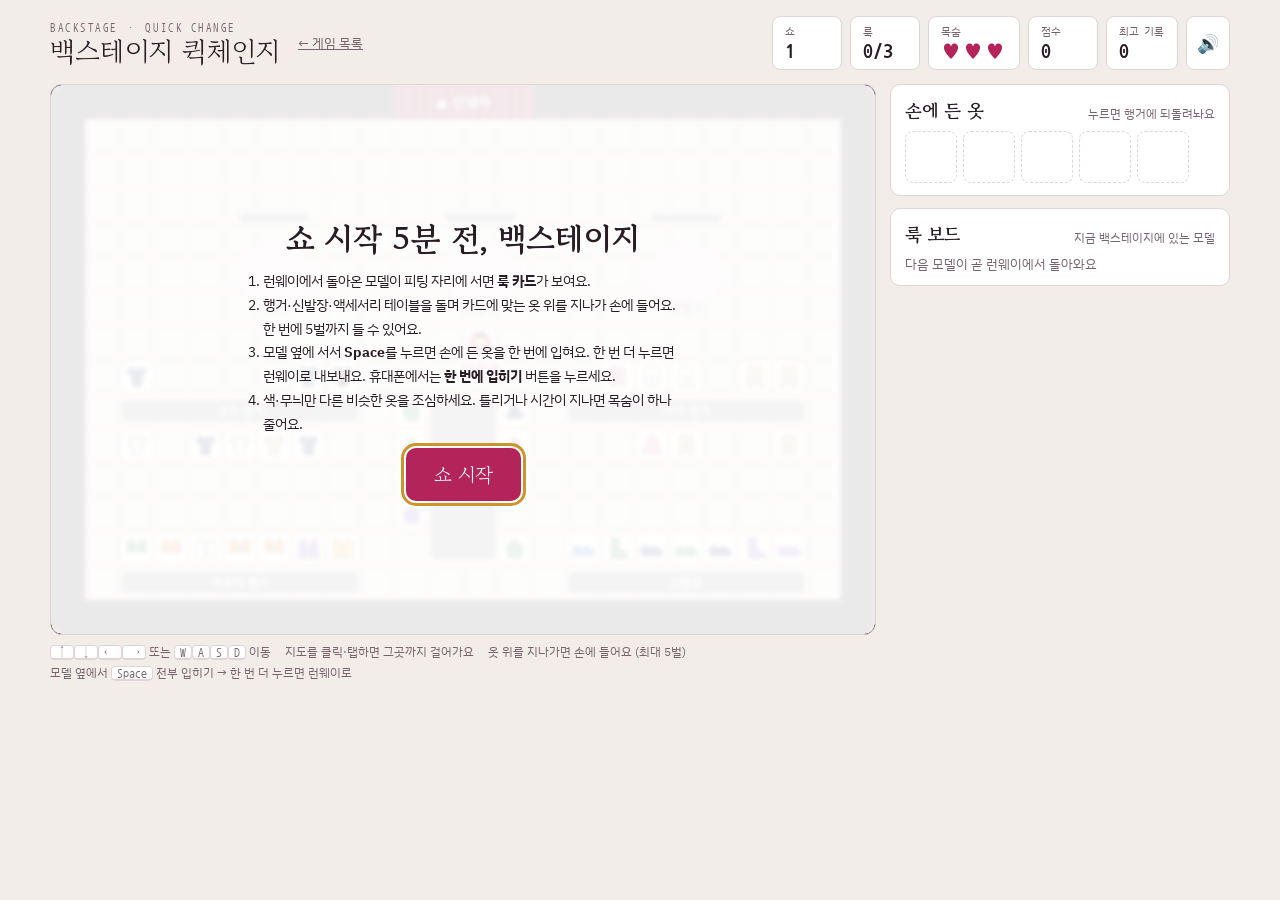
==== commit f76088ad: "백스테이지: Space로 한 번에 입히기, Enter로 내보내기 방향키로 옷을 모은 뒤 마우스로 하나씩 입히느라 시간이 지체되던 문제 개선. - 모델 옆에서 Space: 손에 든 " ====
--- a/backstage/index.html
+++ b/backstage/index.html
@@ -126,6 +126,12 @@
 .fit-head b { font-family: var(--font-display); font-size: 20px; }
 .ftime { font-family: var(--font-mono); font-size: 18px; font-variant-numeric: tabular-nums; color: var(--accent); }
 .ftime.low { color: var(--danger); }
+.acts { display: grid; gap: 6px; }
+.acts kbd { font-family: var(--font-mono); font-size: 11px; border: 1px solid currentColor; border-radius: 4px; padding: 0 4px; opacity: .8; margin-left: 4px; }
+.wearall { width: 100%; border: 1px solid var(--accent); border-radius: 8px; background: transparent; color: var(--accent); font-family: var(--font-display); font-size: 17px; padding: 8px; }
+.wearall:disabled { opacity: .4; cursor: default; }
+.floating .wearall { font-size: 15px; padding: 6px; }
+@media (hover: none) { .acts kbd { display: none; } }
 .send { width: 100%; border: 0; border-radius: 8px; background: var(--accent); color: var(--accent-ink); font-family: var(--font-display); font-size: 18px; padding: 10px; }
 
 /* 룩 카드 */
@@ -193,6 +199,7 @@
         <span><kbd>↑</kbd><kbd>↓</kbd><kbd>←</kbd><kbd>→</kbd> 또는 <kbd>W</kbd><kbd>A</kbd><kbd>S</kbd><kbd>D</kbd> 이동</span>
         <span>지도를 클릭·탭하면 그곳까지 걸어가요</span>
         <span>옷 위를 지나가면 손에 들어요 (최대 5벌)</span>
+        <span>모델 옆에서 <kbd>Space</kbd> 전부 입히기 → 한 번 더 누르면 런웨이로</span>
       </div>
     </div>
 
@@ -293,7 +300,7 @@
 }
 
 /* ---------- 백스테이지 지도 ---------- */
-const T = 32, W = 24, H = 16, R = 10, SPEED = 145, MODEL_SPEED = 95;
+const T = 32, W = 24, H = 16, R = 10, SPEED = 170, MODEL_SPEED = 95;
 const FLOOR = 0, WALL = 1, RACK = 2;
 const CURTAIN = { x0: 10, x1: 13 };
 const STATIONS = [{ x: 6, y: 5 }, { x: 12, y: 5 }, { x: 18, y: 5 }];
@@ -488,6 +495,24 @@
   m.worn[it.cat] = it;
   beep(same(it, m.look[it.cat]) || !cardVisible(m) ? 760 : 600, 0.06);
   renderSide();
+}
+function wearAll() {
+  const m = S.models.find(m => m.id === S.fitId); if (!m) return false;
+  const batch = S.hands.slice();
+  if (!batch.length) return false;
+  S.hands = [];
+  for (const it of batch) {
+    if (m.worn[it.cat]) S.hands.push(m.worn[it.cat]); // 이미 입은 옷은 벗겨서 손에
+    m.worn[it.cat] = it;
+  }
+  beep(760, 0.07); setTimeout(() => beep(900, 0.06), 70);
+  renderSide();
+  return true;
+}
+// Space: 손에 옷이 있으면 전부 입히고, 없으면 런웨이로 내보내기
+function quickAction() {
+  const m = S.models.find(m => m.id === S.fitId); if (!m) return;
+  if (!wearAll()) finishModel(m, false);
 }
 function takeOff(cat) {
   const m = S.models.find(m => m.id === S.fitId); if (!m || !m.worn[cat]) return;
@@ -592,12 +617,15 @@
           <circle cx="37.5" cy="9" r="6.5"/><rect x="35" y="14" width="5" height="5"/><path d="M24 20h27l2 30H22z"/><path d="M25 50h11l1 36h-9zM39 50h11l-3 36h-9z"/></g></svg>
         ${slots}
       </div>
-      <div style="display:grid; gap:8px; min-width:0">${card}<button class="send" id="send">런웨이로 ▶</button></div>
+      <div style="display:grid; gap:8px; min-width:0">${card}
+        <div class="acts"><button class="wearall" id="wearall" ${S.hands.length ? "" : "disabled"}>한 번에 입히기 <kbd>Space</kbd></button>
+        <button class="send" id="send">런웨이로 ▶ <kbd>Enter</kbd></button></div></div>
     </div>
-    <div class="hint">손에 든 옷을 모델에게 끌어다 놓거나 누르세요. 입힌 옷을 누르면 벗겨요.</div>
+    <div class="hint"><b>Space</b>를 누르면 손에 든 옷을 전부 입히고, 한 번 더 누르면 런웨이로 내보내요. 옷을 하나씩 끌어다 놓거나 눌러서 입혀도 돼요. 입힌 옷을 누르면 벗겨요.</div>
     <div class="hands" id="fitHands"></div>`;
   el.querySelectorAll("[data-off]").forEach(b => b.onclick = () => takeOff(b.dataset.off));
   $("send").onclick = () => finishModel(m, false);
+  $("wearall").onclick = wearAll;
   const pk = $("peek"); if (pk) pk.onclick = peek;
   renderHands($("fitHands"), true);
 }
@@ -803,7 +831,16 @@
   requestAnimationFrame(frame);
 }
 const KEYMAP = { ArrowUp: "up", KeyW: "up", ArrowDown: "down", KeyS: "down", ArrowLeft: "left", KeyA: "left", ArrowRight: "right", KeyD: "right" };
-window.addEventListener("keydown", e => { const k = KEYMAP[e.code]; if (!k || !S.running) return; e.preventDefault(); keys.add(k); });
+window.addEventListener("keydown", e => {
+  if (!S.running) return;
+  if ((e.code === "Space" || e.code === "Enter") && !e.repeat && S.fitId !== null) {
+    e.preventDefault();
+    if (e.code === "Space") quickAction();
+    else { const m = S.models.find(m => m.id === S.fitId); if (m) finishModel(m, false); }
+    return;
+  }
+  const k = KEYMAP[e.code]; if (!k) return; e.preventDefault(); keys.add(k);
+});
 window.addEventListener("keyup", e => { const k = KEYMAP[e.code]; if (k) keys.delete(k); });
 window.addEventListener("blur", () => keys.clear());
 canvas.addEventListener("pointerdown", e => {
@@ -832,7 +869,7 @@
     <ol class="rules">
       <li>런웨이에서 돌아온 모델이 피팅 자리에 서면 <b>룩 카드</b>가 보여요.</li>
       <li>행거·신발장·액세서리 테이블을 돌며 카드에 맞는 옷 위를 지나가 손에 들어요. 한 번에 5벌까지 들 수 있어요.</li>
-      <li>모델 옆에 서면 피팅 패널이 열려요. 옷을 모델에게 끌어다 놓거나 눌러서 입히고 <b>런웨이로 내보내기</b>!</li>
+      <li>모델 옆에 서서 <b>Space</b>를 누르면 손에 든 옷을 한 번에 입혀요. 한 번 더 누르면 런웨이로 내보내요. 휴대폰에서는 <b>한 번에 입히기</b> 버튼을 누르세요.</li>
       <li>색·무늬만 다른 비슷한 옷을 조심하세요. 틀리거나 시간이 지나면 목숨이 하나 줄어요.</li>
     </ol>
     <button class="primary" id="go">쇼 시작</button>`, startShow);
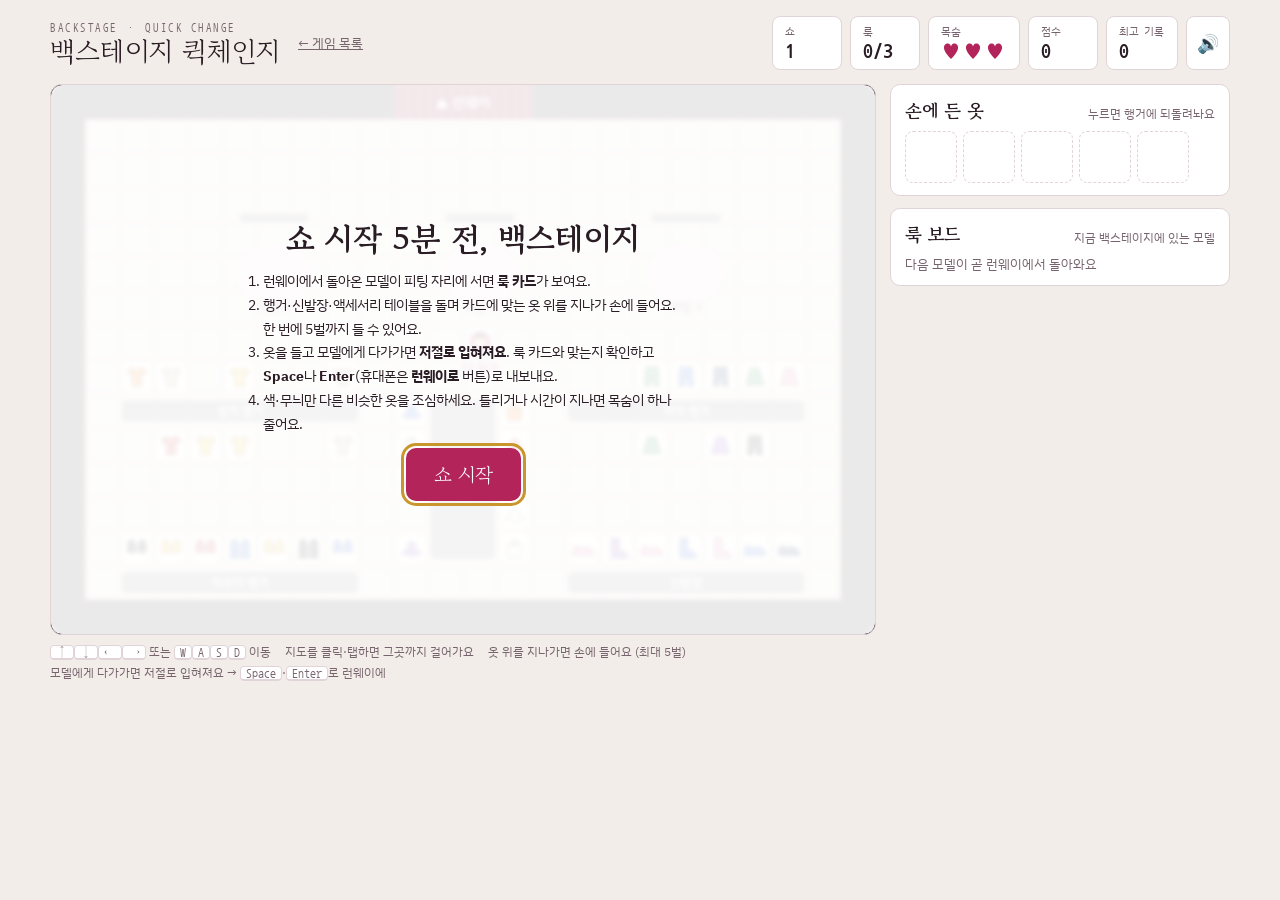
==== commit a33ed9e7: "백스테이지: 모델에게 다가가면 손에 든 옷이 저절로 입혀지게 Co-Authored-By: Claude Opus 5.5 <noreply@anthropic.com> Claude-Ses" ====
--- a/backstage/index.html
+++ b/backstage/index.html
@@ -199,7 +199,7 @@
         <span><kbd>↑</kbd><kbd>↓</kbd><kbd>←</kbd><kbd>→</kbd> 또는 <kbd>W</kbd><kbd>A</kbd><kbd>S</kbd><kbd>D</kbd> 이동</span>
         <span>지도를 클릭·탭하면 그곳까지 걸어가요</span>
         <span>옷 위를 지나가면 손에 들어요 (최대 5벌)</span>
-        <span>모델 옆에서 <kbd>Space</kbd> 전부 입히기 → 한 번 더 누르면 런웨이로</span>
+        <span>모델에게 다가가면 저절로 입혀져요 → <kbd>Space</kbd>·<kbd>Enter</kbd>로 런웨이에</span>
       </div>
     </div>
 
@@ -579,7 +579,13 @@
   let near = null, nd = 1.9 * T;
   for (const m of S.models) if (m.state === "fit") { const d = Math.hypot(m.x - p.x, m.y - p.y); if (d < nd) { nd = d; near = m; } }
   const id = near ? near.id : null;
-  if (id !== S.fitId) { S.fitId = id; renderSide(); if (near) beep(980, 0.04, "sine", 0.04); }
+  if (id !== S.fitId) {
+    S.fitId = id;
+    // 모델에게 다가가면 손에 든 옷을 저절로 입힘 (다가갈 때 한 번만)
+    if (near && S.hands.length) { wearAll(); say(`${near.name}에게 옷을 입혔어요. Space나 Enter로 런웨이에 내보내요`, true); }
+    else if (near) beep(980, 0.04, "sine", 0.04);
+    renderSide();
+  }
 }
 function onEnter(k) {
   const it = S.slots.get(k); if (!it) return;
@@ -618,10 +624,10 @@
         ${slots}
       </div>
       <div style="display:grid; gap:8px; min-width:0">${card}
-        <div class="acts"><button class="wearall" id="wearall" ${S.hands.length ? "" : "disabled"}>한 번에 입히기 <kbd>Space</kbd></button>
+        <div class="acts"><button class="wearall" id="wearall" ${S.hands.length ? "" : "disabled"}>든 옷 입히기 <kbd>Space</kbd></button>
         <button class="send" id="send">런웨이로 ▶ <kbd>Enter</kbd></button></div></div>
     </div>
-    <div class="hint"><b>Space</b>를 누르면 손에 든 옷을 전부 입히고, 한 번 더 누르면 런웨이로 내보내요. 옷을 하나씩 끌어다 놓거나 눌러서 입혀도 돼요. 입힌 옷을 누르면 벗겨요.</div>
+    <div class="hint">다가오면 손에 든 옷이 저절로 입혀져요. <b>Space</b>나 <b>Enter</b>로 런웨이에 내보내요. 입힌 옷을 누르면 벗겨요.</div>
     <div class="hands" id="fitHands"></div>`;
   el.querySelectorAll("[data-off]").forEach(b => b.onclick = () => takeOff(b.dataset.off));
   $("send").onclick = () => finishModel(m, false);
@@ -869,7 +875,7 @@
     <ol class="rules">
       <li>런웨이에서 돌아온 모델이 피팅 자리에 서면 <b>룩 카드</b>가 보여요.</li>
       <li>행거·신발장·액세서리 테이블을 돌며 카드에 맞는 옷 위를 지나가 손에 들어요. 한 번에 5벌까지 들 수 있어요.</li>
-      <li>모델 옆에 서서 <b>Space</b>를 누르면 손에 든 옷을 한 번에 입혀요. 한 번 더 누르면 런웨이로 내보내요. 휴대폰에서는 <b>한 번에 입히기</b> 버튼을 누르세요.</li>
+      <li>옷을 들고 모델에게 다가가면 <b>저절로 입혀져요</b>. 룩 카드와 맞는지 확인하고 <b>Space</b>나 <b>Enter</b>(휴대폰은 <b>런웨이로</b> 버튼)로 내보내요.</li>
       <li>색·무늬만 다른 비슷한 옷을 조심하세요. 틀리거나 시간이 지나면 목숨이 하나 줄어요.</li>
     </ol>
     <button class="primary" id="go">쇼 시작</button>`, startShow);
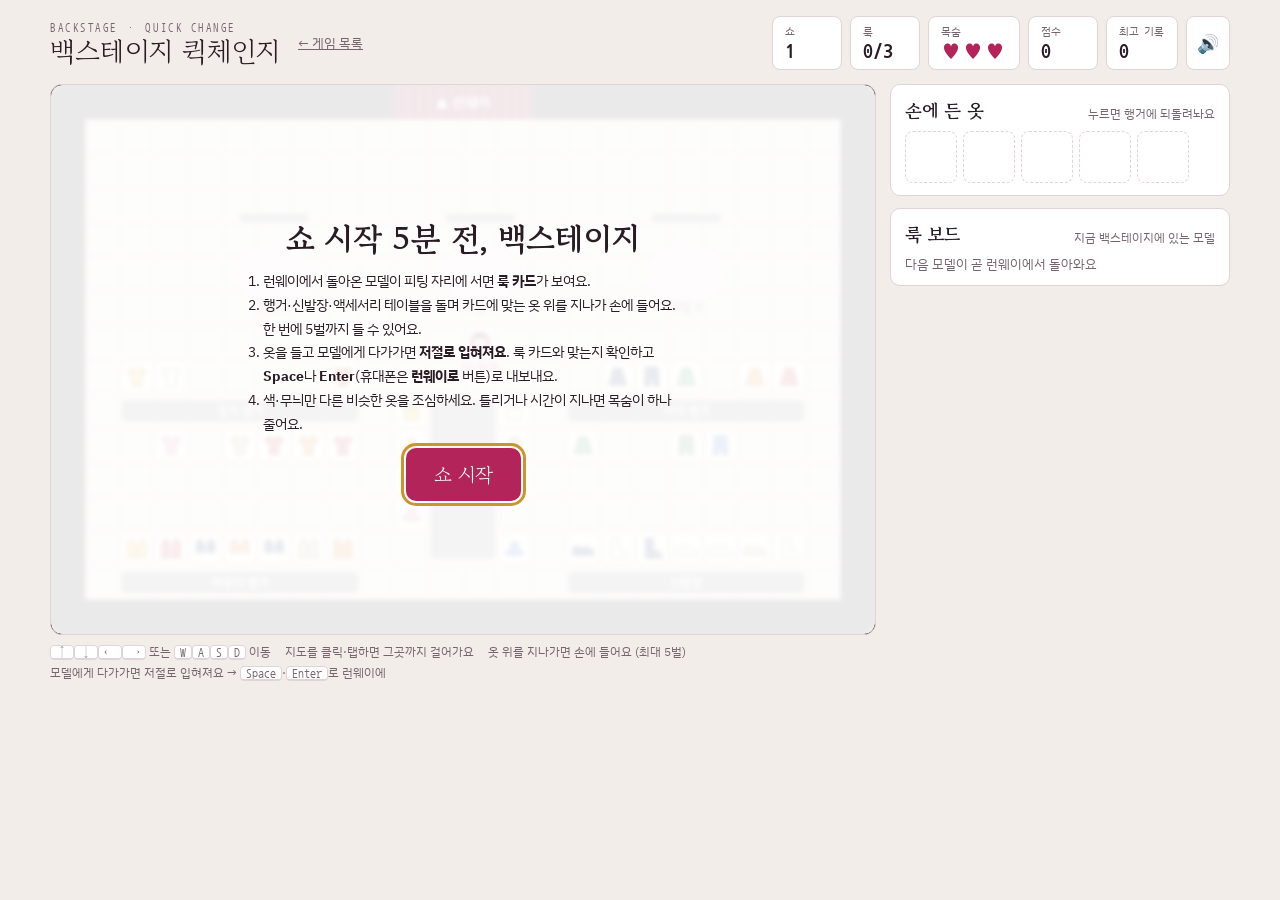
==== commit f29f6131: "게임별 코드를 HTML, CSS, JavaScript 파일로 분리 각 게임 폴더(shopping/, backstage/)의 index.html 안에 있던 스타일과 스크립트를 sty" ====
--- a/backstage/index.html
+++ b/backstage/index.html
@@ -7,171 +7,7 @@
 <link rel="preconnect" href="https://fonts.googleapis.com">
 <link rel="preconnect" href="https://fonts.gstatic.com" crossorigin>
 <link rel="stylesheet" href="https://fonts.googleapis.com/css2?family=Gowun+Batang:wght@700&family=IBM+Plex+Sans+KR:wght@400;600;700&family=Nanum+Gothic+Coding:wght@400;700&display=swap">
-<style>
-/* Layout: 위에서 내려다본 백스테이지(왼쪽 캔버스) + 피팅 패널·손에 든 옷·룩 보드(오른쪽). 폰에서는 피팅 패널이 지도 위에 뜸 */
-:root {
-  --bg: #f2ede8;
-  --surface: #ffffff;
-  --ink: #2a1c24;
-  --muted: #76636d;
-  --line: #e0d4d8;
-  --accent: #b3245a;
-  --accent-ink: #ffffff;
-  --gold: #c9962e;
-  --danger: #d23f2a;
-  --ok: #23885a;
-  --floor: #ebe3dc;
-  --floor-line: #e1d7cf;
-  --wall: #3a2a33;
-  --curtain: #8e1f3c;
-  --rack: #9a8f95;
-  --rug: #f7d9e3;
-  --card: #fffaf3;
-  --font-display: "Gowun Batang", "Nanum Myeongjo", serif;
-  --font-body: "IBM Plex Sans KR", "Apple SD Gothic Neo", "Malgun Gothic", system-ui, sans-serif;
-  --font-mono: "Nanum Gothic Coding", ui-monospace, "SFMono-Regular", Menlo, monospace;
-}
-@media (prefers-color-scheme: dark) {
-  :root:not([data-theme="light"]) {
-    --bg: #17121a; --surface: #221a25; --ink: #f1e8ee; --muted: #a8949f; --line: #3a2d3c;
-    --accent: #ff6fa3; --accent-ink: #2a0614; --gold: #e2b450; --danger: #ff6b55; --ok: #4fcf8e;
-    --floor: #2a2230; --floor-line: #322838; --wall: #0c080d; --curtain: #a72a4c; --rack: #6f6470;
-    --rug: #4a2a3a; --card: #2a2030; color-scheme: dark;
-  }
-}
-:root[data-theme="dark"] {
-  --bg: #17121a; --surface: #221a25; --ink: #f1e8ee; --muted: #a8949f; --line: #3a2d3c;
-  --accent: #ff6fa3; --accent-ink: #2a0614; --gold: #e2b450; --danger: #ff6b55; --ok: #4fcf8e;
-  --floor: #2a2230; --floor-line: #322838; --wall: #0c080d; --curtain: #a72a4c; --rack: #6f6470;
-  --rug: #4a2a3a; --card: #2a2030; color-scheme: dark;
-}
-* { box-sizing: border-box; }
-html { color-scheme: light; }
-body { margin: 0; }
-[hidden] { display: none !important; }
-body {
-  background: var(--bg); color: var(--ink); font-family: var(--font-body); font-size: 15px;
-  padding-left: max(16px, env(safe-area-inset-left, 0px));
-  padding-right: max(16px, env(safe-area-inset-right, 0px));
-  padding-block: 16px 24px;
-}
-button { font: inherit; color: inherit; cursor: pointer; }
-button:focus-visible, canvas:focus-visible { outline: 3px solid var(--gold); outline-offset: 2px; }
-.wrap { max-width: 1180px; margin: 0 auto; display: grid; gap: 14px; }
-
-.top { display: flex; flex-wrap: wrap; align-items: center; gap: 10px 18px; }
-.brand { font-family: var(--font-display); font-size: 28px; line-height: 1; display: flex; align-items: center; gap: 10px; }
-.brand small { font-family: var(--font-mono); font-size: 11px; color: var(--muted); letter-spacing: .14em; display: block; margin-bottom: 4px; }
-.stats { display: flex; gap: 8px; margin-left: auto; flex-wrap: wrap; }
-.stat { background: var(--surface); border: 1px solid var(--line); border-radius: 8px; padding: 6px 12px; display: grid; min-width: 70px; }
-.stat b { font-family: var(--font-mono); font-size: 20px; font-variant-numeric: tabular-nums; line-height: 1.2; }
-.stat span { font-size: 11px; color: var(--muted); letter-spacing: 0.06em; }
-.stat .hearts { color: var(--accent); letter-spacing: 2px; }
-.iconbtn { background: var(--surface); border: 1px solid var(--line); border-radius: 8px; width: 44px; font-size: 18px; }
-.home { font-size: 13px; color: var(--muted); }
-
-.main { display: grid; grid-template-columns: minmax(0, 1fr) 340px; gap: 14px; align-items: start; }
-@media (max-width: 900px) { .main { grid-template-columns: minmax(0, 1fr); } }
-
-.store { position: relative; border-radius: 12px; overflow: hidden; border: 1px solid var(--line); background: var(--wall); }
-#map { display: block; width: 100%; height: auto; touch-action: none; cursor: pointer; }
-.controls { display: flex; flex-wrap: wrap; gap: 4px 14px; font-size: 12px; color: var(--muted); }
-.controls kbd { font-family: var(--font-mono); background: var(--surface); border: 1px solid var(--line); border-bottom-width: 2px; border-radius: 4px; padding: 0 5px; }
-
-.side { display: grid; gap: 12px; min-width: 0; }
-.box { background: var(--surface); border: 1px solid var(--line); border-radius: 10px; padding: 12px 14px; display: grid; gap: 8px; }
-.box h2 { margin: 0; font-family: var(--font-display); font-size: 18px; display: flex; justify-content: space-between; align-items: baseline; gap: 8px; }
-.box h2 span { font-family: var(--font-body); font-size: 12px; color: var(--muted); font-weight: 400; }
-.hint { font-size: 12px; color: var(--muted); }
-
-/* 손에 든 옷 */
-.hands { display: flex; flex-wrap: wrap; gap: 6px; min-height: 52px; }
-.hand-item { width: 52px; height: 52px; border: 1px solid var(--line); border-radius: 8px; background: var(--card); display: grid; place-items: center; padding: 4px; touch-action: none; position: relative; }
-.hand-item:hover { border-color: var(--accent); }
-.hand-item.empty { border-style: dashed; background: transparent; cursor: default; }
-.hand-item svg { width: 40px; height: 40px; pointer-events: none; }
-.ghost { position: fixed; z-index: 50; width: 60px; height: 60px; pointer-events: none; transform: translate(-50%, -50%) scale(1.1); filter: drop-shadow(0 6px 10px rgba(0,0,0,.3)); }
-
-/* 피팅 패널 */
-.fitting { border-color: var(--accent); }
-.fitting.floating { position: absolute; left: 6px; right: 6px; bottom: 6px; z-index: 4; box-shadow: 0 10px 30px rgba(0,0,0,.35); max-height: 74%; overflow: auto; padding: 8px 10px; gap: 6px; }
-.floating .hint { display: none; }
-.floating .hand-item { width: 44px; height: 44px; }
-.floating .hand-item svg { width: 34px; height: 34px; }
-.floating .fit-head b { font-size: 16px; }
-.floating .send { font-size: 15px; padding: 7px; }
-@media (max-width: 520px) {
-  .stats { margin-left: 0; gap: 6px; }
-  .stat { min-width: 0; padding: 4px 9px; }
-  .stat b { font-size: 16px; }
-  .brand { font-size: 24px; }
-}
-.fit-grid { display: grid; grid-template-columns: 150px minmax(0, 1fr); gap: 12px; align-items: start; }
-.floating .fit-grid { grid-template-columns: 84px minmax(0, 1fr); gap: 8px; }
-.mannequin { position: relative; width: 100%; aspect-ratio: 3 / 4; background: var(--rug); border-radius: 10px; }
-.mannequin.over { outline: 3px dashed var(--accent); outline-offset: -3px; }
-.mannequin > svg.body { position: absolute; inset: 0; width: 100%; height: 100%; }
-.slot { position: absolute; transform: translateX(-50%); display: grid; place-items: center; aspect-ratio: 1; border-radius: 8px; background: none; border: 0; padding: 0; }
-.slot svg { width: 100%; height: 100%; }
-.slot.empty { border: 2px dashed color-mix(in srgb, var(--muted) 60%, transparent); }
-.slot.empty span { font-size: 10px; color: var(--muted); }
-.floating .slot.empty span { font-size: 8px; }
-.s-hat { top: 0; left: 50%; width: 32%; z-index: 3; }
-.s-outer { top: 20%; left: 50%; width: 70%; z-index: 1; }
-.s-top { top: 23%; left: 50%; width: 48%; z-index: 2; }
-.s-bottom { top: 52%; left: 50%; width: 48%; z-index: 2; }
-.s-shoes { top: 82%; left: 50%; width: 26%; z-index: 2; }
-.s-acc-bag { top: 44%; left: 86%; width: 28%; z-index: 4; }
-.fit-head { display: flex; justify-content: space-between; align-items: baseline; gap: 8px; }
-.fit-head b { font-family: var(--font-display); font-size: 20px; }
-.ftime { font-family: var(--font-mono); font-size: 18px; font-variant-numeric: tabular-nums; color: var(--accent); }
-.ftime.low { color: var(--danger); }
-.acts { display: grid; gap: 6px; }
-.acts kbd { font-family: var(--font-mono); font-size: 11px; border: 1px solid currentColor; border-radius: 4px; padding: 0 4px; opacity: .8; margin-left: 4px; }
-.wearall { width: 100%; border: 1px solid var(--accent); border-radius: 8px; background: transparent; color: var(--accent); font-family: var(--font-display); font-size: 17px; padding: 8px; }
-.wearall:disabled { opacity: .4; cursor: default; }
-.floating .wearall { font-size: 15px; padding: 6px; }
-@media (hover: none) { .acts kbd { display: none; } }
-.send { width: 100%; border: 0; border-radius: 8px; background: var(--accent); color: var(--accent-ink); font-family: var(--font-display); font-size: 18px; padding: 10px; }
-
-/* 룩 카드 */
-.look { list-style: none; margin: 0; padding: 8px 10px; background: var(--card); border: 1px solid var(--line); border-radius: 6px; display: grid; gap: 4px; font-family: var(--font-mono); font-size: 13px; }
-.look li { display: grid; grid-template-columns: 24px 1fr 16px; gap: 6px; align-items: center; }
-.look li svg { width: 24px; height: 24px; }
-.look li.ok { color: var(--ok); }
-.look li .mark { font-weight: 700; }
-.look.hidden { place-items: center; text-align: center; color: var(--muted); font-family: var(--font-body); }
-.peek { border: 1px solid var(--accent); background: transparent; color: var(--accent); border-radius: 6px; padding: 4px 10px; font-size: 13px; }
-.floating .look { font-size: 12px; padding: 6px 8px; }
-
-/* 룩 보드 */
-.board { display: grid; gap: 8px; }
-.mcard { display: grid; grid-template-columns: 1fr auto; gap: 4px 8px; align-items: center; padding: 8px 10px; border: 1px solid var(--line); border-radius: 8px; background: var(--card); }
-.mcard .who { font-weight: 700; }
-.mcard .who small { color: var(--muted); font-weight: 400; margin-left: 4px; }
-.mcard .mt { font-family: var(--font-mono); font-variant-numeric: tabular-nums; }
-.mcard .mt.low { color: var(--danger); font-weight: 700; }
-.mcard .icons { grid-column: 1 / -1; display: flex; gap: 4px; flex-wrap: wrap; }
-.mcard .icons svg { width: 26px; height: 26px; }
-.mcard .icons .q { width: 26px; height: 26px; border-radius: 4px; background: var(--line); display: grid; place-items: center; color: var(--muted); font-size: 13px; }
-.mcard.walking { opacity: .7; }
-.empty-note { font-size: 13px; color: var(--muted); }
-.msg { min-height: 20px; font-size: 13px; font-weight: 600; color: var(--danger); }
-.msg.good { color: var(--ok); }
-
-.overlay { position: absolute; inset: 0; background: color-mix(in srgb, var(--surface) 90%, transparent); display: grid; place-items: center; padding: 20px; z-index: 10; backdrop-filter: blur(2px); overflow: auto; }
-.card { max-width: 440px; width: 100%; text-align: center; display: grid; gap: 12px; justify-items: center; }
-.card h1 { font-family: var(--font-display); font-size: 32px; margin: 0; line-height: 1.2; text-wrap: balance; }
-.card p { margin: 0; color: var(--muted); line-height: 1.6; }
-.card .big { font-family: var(--font-mono); font-size: 46px; font-weight: 700; color: var(--accent); line-height: 1; }
-.card .rows { width: 100%; font-family: var(--font-mono); font-size: 14px; display: grid; gap: 4px; text-align: left; border-block: 1px dashed var(--muted); padding: 8px 0; }
-.card .rows div { display: flex; justify-content: space-between; gap: 10px; font-variant-numeric: tabular-nums; }
-.primary { border: 0; border-radius: 10px; background: var(--accent); color: var(--accent-ink); font-family: var(--font-display); font-size: 20px; padding: 12px 28px; }
-.rules { text-align: left; font-size: 14px; line-height: 1.7; color: var(--ink); margin: 0; padding-left: 20px; }
-.shake { animation: shake .35s; }
-@keyframes shake { 20%,60% { transform: translateX(-6px); } 40%,80% { transform: translateX(6px); } }
-@media (prefers-reduced-motion: reduce) { *, *::before, *::after { animation: none !important; transition: none !important; } }
-</style>
+<link rel="stylesheet" href="style.css">
 </head>
 <body>
 
@@ -218,672 +54,6 @@
   </div>
 </div>
 
-<script>
-/* ---------- 옷 데이터 ---------- */
-const SHAPES = {
-  shirt:   { cat: "top",    name: "셔츠",   d: "M8.5 3 3 6l2 4.5 2.5-1.2V21h9V9.3l2.5 1.2L21 6l-5.5-3c-.6 1.6-1.9 2.6-3.5 2.6S9.1 4.6 8.5 3z" },
-  pants:   { cat: "bottom", name: "바지",   d: "M6 3h12l1 18h-5.2L12 10.5 10.2 21H5L6 3z" },
-  skirt:   { cat: "bottom", name: "스커트", d: "M8 4h8l4.5 16h-17L8 4z" },
-  coat:    { cat: "outer",  name: "코트",   d: "M8 2.5 3.5 5.5 3 21.5h8V8.5L8 2.5zM16 2.5l4.5 3 .5 16h-8V8.5l3-6z" },
-  jacket:  { cat: "outer",  name: "재킷",   d: "M8 3 3.5 6 3 16h8V9L8 3zM16 3l4.5 3 .5 10h-8V9l3-6z" },
-  sneaker: { cat: "shoes",  name: "운동화", d: "M2 14.5C2 12 3.5 9.5 5.5 9.5c1.2 0 2 2 5 2 1.8 0 2.8-1 4-1 3 0 7.5 3 7.5 6v2.5H2v-4.5z" },
-  boots:   { cat: "shoes",  name: "부츠",   d: "M7 2.5h6.5V13l5.5 2.5c1.5.7 2.5 1.8 2.5 3.5v2.5H6V2.5z" },
-  hat:     { cat: "acc",    name: "모자",   d: "M3 16.5c0-1.4 2.2-2.4 5-2.7V9.5C8 7.3 9.8 6 12 6s4 1.3 4 3.5v4.3c2.8.3 5 1.3 5 2.7 0 1.6-4 2.5-9 2.5s-9-.9-9-2.5z" },
-  bag:     { cat: "acc",    name: "가방",   d: "M4.5 9h15L18 21H6L4.5 9zM8.8 9V7a3.2 3.2 0 0 1 6.4 0v2h-1.6V7a1.6 1.6 0 0 0-3.2 0v2H8.8z" },
-};
-const CATS = { top: "상의", bottom: "하의", outer: "아우터", shoes: "신발", acc: "액세서리" };
-const CAT_ORDER = ["acc", "outer", "top", "bottom", "shoes"];
-const COLORS = {
-  red: ["빨강", "#d94141"], orange: ["주황", "#ef8a2c"], yellow: ["노랑", "#f2c230"], green: ["초록", "#3f9a5a"],
-  blue: ["파랑", "#3a6fd8"], navy: ["남색", "#25366a"], purple: ["보라", "#8a5cc8"], pink: ["분홍", "#ec8db8"],
-  black: ["검정", "#26262b"], white: ["흰색", "#f6f5f0"], beige: ["베이지", "#d8c3a0"],
-};
-// 헷갈리기 쉬운 색끼리 묶어 함정 옷을 만듦
-const NEAR = { red: ["pink", "orange"], orange: ["red", "yellow"], yellow: ["orange", "beige"], green: ["navy", "blue"], blue: ["navy", "purple"], navy: ["blue", "black"], purple: ["navy", "pink"], pink: ["red", "purple"], black: ["navy"], white: ["beige"], beige: ["white", "yellow"] };
-const PATTERNS = { solid: "", stripe: "줄무늬", dot: "물방울", check: "체크" };
-const shapesOf = cat => Object.keys(SHAPES).filter(s => SHAPES[s].cat === cat);
-const itemName = it => `${COLORS[it.color][0]} ${PATTERNS[it.pattern] ? PATTERNS[it.pattern] + " " : ""}${SHAPES[it.shape].name}`;
-const same = (a, b) => a && b && a.shape === b.shape && a.color === b.color && a.pattern === b.pattern;
-const MODEL_NAMES = ["지수", "민호", "하린", "도윤", "서아", "유진", "태오", "나래", "시우", "예린", "준", "다온"];
-
-/* ---------- 유틸 ---------- */
-const $ = id => document.getElementById(id);
-const pick = a => a[Math.floor(Math.random() * a.length)];
-const shuffle = arr => { const a = arr.slice(); for (let i = a.length - 1; i > 0; i--) { const j = Math.floor(Math.random() * (i + 1)); [a[i], a[j]] = [a[j], a[i]]; } return a; };
-const key = (x, y) => x + "," + y;
-let uidSeq = 1;
-const lum = hex => { const n = parseInt(hex.slice(1), 16); return (0.299 * (n >> 16) + 0.587 * (n >> 8 & 255) + 0.114 * (n & 255)) / 255; };
-
-let best = 0, muted = false;
-try { best = Number(localStorage.getItem("backstage-best")) || 0; muted = localStorage.getItem("backstage-muted") === "1"; } catch (e) {}
-let actx = null;
-function beep(freq, dur = 0.08, type = "sine", vol = 0.08) {
-  if (muted) return;
-  try {
-    actx = actx || new (window.AudioContext || window.webkitAudioContext)();
-    const o = actx.createOscillator(), g = actx.createGain();
-    o.type = type; o.frequency.value = freq; g.gain.value = vol;
-    g.gain.exponentialRampToValueAtTime(0.0001, actx.currentTime + dur);
-    o.connect(g).connect(actx.destination); o.start(); o.stop(actx.currentTime + dur);
-  } catch (e) {}
-}
-
-/* ---------- 옷 그림 (SVG · 캔버스 공용) ---------- */
-function patternMarks(pattern) {
-  if (pattern === "stripe") return [0, 4, 8, 12, 16, 20].map(y => `<rect x="0" y="${y + 1.2}" width="24" height="1.6"/>`).join("");
-  if (pattern === "dot") { let s = ""; for (let y = 2; y < 24; y += 4.5) for (let x = (y / 4.5 % 2 ? 4 : 1.8); x < 24; x += 4.5) s += `<circle cx="${x}" cy="${y}" r="1"/>`; return s; }
-  if (pattern === "check") { let s = ""; for (let v = 2; v < 24; v += 5) s += `<rect x="${v}" y="0" width="1.2" height="24"/><rect x="0" y="${v}" width="24" height="1.2"/>`; return s; }
-  return "";
-}
-let clipSeq = 0;
-function itemSVG(it) {
-  const id = "c" + (clipSeq++), [, hex] = COLORS[it.color], mark = lum(hex) > 0.6 ? "rgba(40,30,40,.55)" : "rgba(255,255,255,.75)";
-  const d = SHAPES[it.shape].d;
-  return `<svg viewBox="0 0 24 24" aria-hidden="true"><defs><clipPath id="${id}"><path d="${d}"/></clipPath></defs>
-    <path d="${d}" fill="${hex}"/><g clip-path="url(#${id})" fill="${mark}">${patternMarks(it.pattern)}</g>
-    <path d="${d}" fill="none" stroke="rgba(30,20,30,.55)" stroke-width="0.9" stroke-linejoin="round"/></svg>`;
-}
-const PATHS = {};
-Object.entries(SHAPES).forEach(([k, s]) => PATHS[k] = new Path2D(s.d));
-function drawItem(ctx, it, cx, cy, size) {
-  const [, hex] = COLORS[it.color], mark = lum(hex) > 0.6 ? "rgba(40,30,40,.55)" : "rgba(255,255,255,.75)";
-  const p = PATHS[it.shape];
-  ctx.save(); ctx.translate(cx - size / 2, cy - size / 2); ctx.scale(size / 24, size / 24);
-  ctx.fillStyle = hex; ctx.fill(p);
-  ctx.save(); ctx.clip(p); ctx.fillStyle = mark;
-  if (it.pattern === "stripe") for (let y = 0; y < 24; y += 4) ctx.fillRect(0, y + 1.2, 24, 1.6);
-  if (it.pattern === "dot") for (let y = 2; y < 24; y += 4.5) for (let x = (y / 4.5 % 2 ? 4 : 1.8); x < 24; x += 4.5) { ctx.beginPath(); ctx.arc(x, y, 1, 0, 7); ctx.fill(); }
-  if (it.pattern === "check") for (let v = 2; v < 24; v += 5) { ctx.fillRect(v, 0, 1.2, 24); ctx.fillRect(0, v, 24, 1.2); }
-  ctx.restore();
-  ctx.strokeStyle = "rgba(30,20,30,.6)"; ctx.lineWidth = 1; ctx.stroke(p);
-  ctx.restore();
-}
-
-/* ---------- 백스테이지 지도 ---------- */
-const T = 32, W = 24, H = 16, R = 10, SPEED = 170, MODEL_SPEED = 95;
-const FLOOR = 0, WALL = 1, RACK = 2;
-const CURTAIN = { x0: 10, x1: 13 };
-const STATIONS = [{ x: 6, y: 5 }, { x: 12, y: 5 }, { x: 18, y: 5 }];
-const START = { x: 12.5 * T, y: 7.5 * T };
-const RACKS = [
-  // 옷 칸은 모두 통로 바로 옆이라, 다른 옷을 밟지 않고도 원하는 옷까지 갈 수 있음
-  { cat: "top",    bars: [[2, 9, 8, 9]],   slots: [2, 3, 4, 5, 6, 7, 8].flatMap(x => [[x, 8], [x, 10]]) },
-  { cat: "bottom", bars: [[15, 9, 21, 9]], slots: [15, 16, 17, 18, 19, 20, 21].flatMap(x => [[x, 8], [x, 10]]) },
-  { cat: "outer",  bars: [[2, 14, 8, 14]], slots: [2, 3, 4, 5, 6, 7, 8].map(x => [x, 13]) },
-  { cat: "shoes",  bars: [[15, 14, 21, 14]], slots: [15, 16, 17, 18, 19, 20, 21].map(x => [x, 13]) },
-  { cat: "acc",    bars: [[11, 9, 12, 13]], slots: [9, 10, 11, 12, 13].flatMap(y => [[10, y], [13, y]]) },
-];
-const grid = [];
-for (let y = 0; y < H; y++) { grid.push([]); for (let x = 0; x < W; x++) grid[y].push(x === 0 || y === 0 || x === W - 1 || y === H - 1 ? WALL : FLOOR); }
-RACKS.forEach(r => r.bars.forEach(([x0, y0, x1, y1]) => { for (let y = y0; y <= y1; y++) for (let x = x0; x <= x1; x++) grid[y][x] = RACK; }));
-const solid = (tx, ty) => tx < 0 || ty < 0 || tx >= W || ty >= H || grid[ty][tx] !== FLOOR;
-
-/* ---------- 게임 상태 ---------- */
-const S = {
-  level: 1, score: 0, lives: 3, running: false, t: 0, last: 0,
-  slots: new Map(),   // "x,y" -> 옷
-  hands: [],
-  models: [], queue: [], nextSpawnAt: 0, done: 0, total: 0, ok: 0,
-  p: { x: START.x, y: START.y, dir: { x: 0, y: 1 }, path: [], tile: "" },
-  target: null, fitId: null,
-};
-const keys = new Set();
-
-function levelRules(L) {
-  const parts = L === 1 ? ["top", "bottom", "shoes"] : L === 2 ? ["top", "bottom", "shoes", "acc"] : ["top", "bottom", "outer", "shoes", "acc"];
-  return {
-    parts,
-    looks: Math.min(2 + L, 6),
-    maxConc: L === 1 ? 1 : L === 2 ? 2 : 3,
-    gap: L === 1 ? 0 : L === 2 ? 10 : Math.max(5, 9 - L * 0.6),
-    time: Math.max(24, Math.round(16 + parts.length * 5 - (L - 1) * 1.5 + (L === 1 ? 0 : L === 2 ? 6 : 12))),
-    cardAlways: L <= 2,
-    patterns: L >= 2,
-  };
-}
-
-function randItem(cat, patterns) {
-  return { uid: uidSeq++, cat, shape: pick(shapesOf(cat)), color: pick(Object.keys(COLORS)), pattern: patterns && Math.random() < 0.5 ? pick(["stripe", "dot", "check"]) : "solid" };
-}
-function decoyOf(it, patterns) {
-  const d = { ...it, uid: uidSeq++ };
-  const opts = ["color", "color"];
-  if (patterns) opts.push("pattern");
-  if (shapesOf(it.cat).length > 1) opts.push("shape");
-  const what = pick(opts);
-  if (what === "color") d.color = pick(NEAR[it.color]);
-  else if (what === "pattern") d.pattern = pick(Object.keys(PATTERNS).filter(p => p !== it.pattern));
-  else d.shape = pick(shapesOf(it.cat).filter(s => s !== it.shape));
-  return d;
-}
-
-function setupShow() {
-  const rules = levelRules(S.level);
-  S.rules = rules;
-  const names = shuffle(MODEL_NAMES);
-  const looks = Array.from({ length: rules.looks }, (_, i) => {
-    const look = {};
-    rules.parts.forEach(c => look[c] = randItem(c, rules.patterns));
-    return { name: names[i], look };
-  });
-  S.queue = looks; S.total = looks.length; S.done = 0; S.ok = 0;
-  S.slots = new Map();
-  RACKS.forEach(r => {
-    const needed = looks.map(l => l.look[r.cat]).filter(Boolean).map(it => ({ ...it, uid: uidSeq++ }));
-    const items = needed.slice();
-    const cap = Math.min(r.slots.length, Math.max(needed.length + 3, 8));
-    while (items.length < cap) items.push(needed.length ? decoyOf(pick(needed), rules.patterns) : randItem(r.cat, rules.patterns));
-    shuffle(r.slots).slice(0, items.length).forEach(([x, y], i) => { const it = items[i]; it.home = key(x, y); S.slots.set(key(x, y), it); });
-  });
-}
-
-function startShow() {
-  setupShow();
-  S.models = []; S.hands = []; S.fitId = null; S.target = null;
-  Object.assign(S.p, { x: START.x, y: START.y, dir: { x: 0, y: 1 }, path: [], tile: "" });
-  S.nextSpawnAt = S.t + 0.5;
-  S.running = true;
-  $("overlay").hidden = true; keys.clear();
-  say("");
-  renderSide();
-  $("map").focus({ preventScroll: true });
-}
-
-/* ---------- 모델 ---------- */
-function freeStation() {
-  const used = new Set(S.models.filter(m => m.state !== "out").map(m => m.station));
-  const free = STATIONS.map((_, i) => i).filter(i => !used.has(i));
-  return free.length ? pick(free) : -1;
-}
-function spawnModel() {
-  const st = freeStation(); if (st < 0) return false;
-  const q = S.queue.shift(), s = STATIONS[st];
-  const cx = (CURTAIN.x0 + CURTAIN.x1 + 1) / 2 * T;
-  S.models.push({
-    id: uidSeq++, name: q.name, look: q.look, worn: {}, station: st, state: "in",
-    x: cx, y: 0.6 * T, way: [{ x: cx, y: 2.5 * T }, { x: (s.x + .5) * T, y: 2.5 * T }, { x: (s.x + .5) * T, y: (s.y + .5) * T }],
-    timeLeft: S.rules.time, timeTotal: S.rules.time, cardUntil: 0,
-  });
-  beep(520, 0.06, "triangle", 0.05);
-  renderSide();
-  return true;
-}
-const cardVisible = m => S.rules.cardAlways || S.t < m.cardUntil;
-
-function updateModels(dt) {
-  for (const m of S.models) {
-    if (m.way.length) {
-      const w = m.way[0], vx = w.x - m.x, vy = w.y - m.y, d = Math.hypot(vx, vy);
-      if (d < 1.5) {
-        m.x = w.x; m.y = w.y; m.way.shift();
-        if (!m.way.length && m.state === "in") { m.state = "fit"; m.cardUntil = S.t + 5; say(`${m.name} 모델이 피팅 ${m.station + 1}번에 도착했어요`, true); renderSide(); }
-      } else { const st = Math.min(d, MODEL_SPEED * dt); m.x += vx / d * st; m.y += vy / d * st; }
-    }
-    if (m.state === "fit") {
-      const wasVisible = cardVisible(m);
-      m.timeLeft -= dt;
-      if (wasVisible !== cardVisible(m)) renderSide();
-      if (m.timeLeft <= 0) { m.timeLeft = 0; finishModel(m, true); }
-    }
-  }
-  S.models = S.models.filter(m => !(m.state === "out" && !m.way.length));
-  const active = S.models.filter(m => m.state !== "out").length;
-  if (S.queue.length && active < S.rules.maxConc && S.t >= S.nextSpawnAt) {
-    if (spawnModel()) S.nextSpawnAt = S.t + S.rules.gap;
-  }
-  if (!S.queue.length && !S.models.length && S.running) showClear();
-}
-
-function check(m) {
-  const wrong = [];
-  for (const c of CAT_ORDER) {
-    const need = m.look[c], worn = m.worn[c];
-    if (need && !worn) wrong.push(`${CATS[c]}을(를) 안 입었어요`);
-    else if (need && !same(need, worn)) wrong.push(`${itemName(worn)} 말고 ${itemName(need)}`);
-    else if (!need && worn) wrong.push(`${itemName(worn)}은(는) 필요 없어요`);
-  }
-  return wrong;
-}
-
-function finishModel(m, timeout) {
-  if (m.state !== "fit") return;
-  const wrong = check(m);
-  S.done++;
-  if (!wrong.length) {
-    const gained = 100 + Math.round(m.timeLeft * 5) * S.level;
-    S.score += gained; S.ok++;
-    say(`${m.name} 런웨이 완벽! +${gained}`, true);
-    [660, 880, 1180].forEach((f, i) => setTimeout(() => beep(f, 0.09), i * 80));
-  } else {
-    S.lives--;
-    Object.values(m.worn).forEach(returnToRack);
-    say(`${timeout ? "시간 초과! " : ""}${m.name}: ${wrong[0]} · 목숨 −1`);
-    beep(200, 0.2, "sawtooth", 0.05);
-    const el = $("lives"); el.classList.remove("shake"); void el.offsetWidth; el.classList.add("shake");
-  }
-  m.worn = wrong.length ? {} : m.worn;
-  m.state = "out";
-  const cx = (CURTAIN.x0 + CURTAIN.x1 + 1) / 2 * T;
-  m.way = [{ x: m.x, y: 2.5 * T }, { x: cx, y: 2.5 * T }, { x: cx, y: -0.5 * T }];
-  if (S.fitId === m.id) S.fitId = null;
-  if (S.score > best) { best = S.score; try { localStorage.setItem("backstage-best", best); } catch (e) {} }
-  renderSide();
-  if (S.lives <= 0) gameOver();
-}
-
-/* ---------- 옷 다루기 ---------- */
-function returnToRack(it) {
-  let k = it.home;
-  if (S.slots.has(k)) {
-    const r = RACKS.find(r => r.cat === it.cat);
-    const free = r.slots.map(([x, y]) => key(x, y)).find(k2 => !S.slots.has(k2));
-    if (!free) return;
-    k = free; it.home = k;
-  }
-  S.slots.set(k, it);
-}
-function putBack(uid) {
-  const i = S.hands.findIndex(h => h.uid === uid); if (i < 0) return;
-  const [it] = S.hands.splice(i, 1); returnToRack(it);
-  beep(380, 0.05, "triangle", 0.05); renderSide();
-}
-function wear(uid) {
-  const m = S.models.find(m => m.id === S.fitId); if (!m) return;
-  const i = S.hands.findIndex(h => h.uid === uid); if (i < 0) return;
-  const [it] = S.hands.splice(i, 1);
-  if (m.worn[it.cat]) S.hands.push(m.worn[it.cat]);
-  m.worn[it.cat] = it;
-  beep(same(it, m.look[it.cat]) || !cardVisible(m) ? 760 : 600, 0.06);
-  renderSide();
-}
-function wearAll() {
-  const m = S.models.find(m => m.id === S.fitId); if (!m) return false;
-  const batch = S.hands.slice();
-  if (!batch.length) return false;
-  S.hands = [];
-  for (const it of batch) {
-    if (m.worn[it.cat]) S.hands.push(m.worn[it.cat]); // 이미 입은 옷은 벗겨서 손에
-    m.worn[it.cat] = it;
-  }
-  beep(760, 0.07); setTimeout(() => beep(900, 0.06), 70);
-  renderSide();
-  return true;
-}
-// Space: 손에 옷이 있으면 전부 입히고, 없으면 런웨이로 내보내기
-function quickAction() {
-  const m = S.models.find(m => m.id === S.fitId); if (!m) return;
-  if (!wearAll()) finishModel(m, false);
-}
-function takeOff(cat) {
-  const m = S.models.find(m => m.id === S.fitId); if (!m || !m.worn[cat]) return;
-  if (S.hands.length >= 5) return say("손이 꽉 찼어요. 먼저 옷을 하나 내려놓으세요");
-  S.hands.push(m.worn[cat]); delete m.worn[cat];
-  beep(420, 0.05, "triangle", 0.05); renderSide();
-}
-function peek() {
-  const m = S.models.find(m => m.id === S.fitId); if (!m) return;
-  m.cardUntil = S.t + 2.5; m.timeLeft = Math.max(0.5, m.timeLeft - 3);
-  renderSide();
-}
-
-/* ---------- 스텝 이동 ---------- */
-function hitsWall(x, y) {
-  const x0 = Math.floor((x - R) / T), x1 = Math.floor((x + R - 0.01) / T), y0 = Math.floor((y - R) / T), y1 = Math.floor((y + R - 0.01) / T);
-  for (let ty = y0; ty <= y1; ty++) for (let tx = x0; tx <= x1; tx++) if (solid(tx, ty)) return true;
-  return false;
-}
-function moveBy(e, mx, my) {
-  if (!hitsWall(e.x + mx, e.y)) e.x += mx;
-  else if (my === 0) { const cy = (Math.floor(e.y / T) + .5) * T, d = cy - e.y, s = Math.sign(d) * Math.min(Math.abs(d), Math.abs(mx)); if (Math.abs(d) > .5 && !hitsWall(e.x, e.y + s)) e.y += s; }
-  if (!hitsWall(e.x, e.y + my)) e.y += my;
-  else if (mx === 0) { const cx = (Math.floor(e.x / T) + .5) * T, d = cx - e.x, s = Math.sign(d) * Math.min(Math.abs(d), Math.abs(my)); if (Math.abs(d) > .5 && !hitsWall(e.x + s, e.y)) e.x += s; }
-}
-function findPath(sx, sy, gx, gy) {
-  const N = W * H, dist = new Array(N).fill(Infinity), prev = new Array(N).fill(-1), done = new Array(N).fill(false), idx = (x, y) => y * W + x;
-  dist[idx(sx, sy)] = 0;
-  for (;;) {
-    let u = -1, ud = Infinity;
-    for (let i = 0; i < N; i++) if (!done[i] && dist[i] < ud) { ud = dist[i]; u = i; }
-    if (u < 0) return [];
-    if (u === idx(gx, gy)) break;
-    done[u] = true;
-    const ux = u % W, uy = (u / W) | 0;
-    for (const [dx, dy] of [[1, 0], [-1, 0], [0, 1], [0, -1]]) {
-      const nx = ux + dx, ny = uy + dy;
-      if (solid(nx, ny)) continue;
-      const cost = S.slots.has(key(nx, ny)) && !(nx === gx && ny === gy) ? 30 : 1; // 다른 옷을 집지 않게 돌아서 걷기
-      const v = idx(nx, ny);
-      if (ud + cost < dist[v]) { dist[v] = ud + cost; prev[v] = u; }
-    }
-  }
-  const path = [];
-  for (let v = idx(gx, gy); v !== idx(sx, sy); v = prev[v]) { if (v < 0) return []; path.push({ x: v % W, y: (v / W) | 0 }); }
-  return path.reverse();
-}
-function updatePlayer(dt) {
-  const p = S.p;
-  let dx = 0, dy = 0;
-  if (keys.has("left")) dx -= 1; if (keys.has("right")) dx += 1; if (keys.has("up")) dy -= 1; if (keys.has("down")) dy += 1;
-  if (dx || dy) {
-    p.path = []; S.target = null;
-    const len = Math.hypot(dx, dy); p.dir = { x: dx / len, y: dy / len };
-    moveBy(p, dx / len * SPEED * dt, 0); moveBy(p, 0, dy / len * SPEED * dt);
-  } else if (p.path.length) {
-    const n = p.path[0], cx = (n.x + .5) * T, cy = (n.y + .5) * T, vx = cx - p.x, vy = cy - p.y, d = Math.hypot(vx, vy);
-    if (d < 1.5) { p.path.shift(); if (!p.path.length) S.target = null; }
-    else { const st = Math.min(d, SPEED * dt); p.dir = { x: vx / d, y: vy / d }; p.x += vx / d * st; p.y += vy / d * st; }
-  }
-  const tx = Math.floor(p.x / T), ty = Math.floor(p.y / T), k = key(tx, ty);
-  if (k !== p.tile) { p.tile = k; onEnter(k); }
-  // 가장 가까운 피팅 중 모델
-  let near = null, nd = 1.9 * T;
-  for (const m of S.models) if (m.state === "fit") { const d = Math.hypot(m.x - p.x, m.y - p.y); if (d < nd) { nd = d; near = m; } }
-  const id = near ? near.id : null;
-  if (id !== S.fitId) {
-    S.fitId = id;
-    // 모델에게 다가가면 손에 든 옷을 저절로 입힘 (다가갈 때 한 번만)
-    if (near && S.hands.length) { wearAll(); say(`${near.name}에게 옷을 입혔어요. Space나 Enter로 런웨이에 내보내요`, true); }
-    else if (near) beep(980, 0.04, "sine", 0.04);
-    renderSide();
-  }
-}
-function onEnter(k) {
-  const it = S.slots.get(k); if (!it) return;
-  if (S.hands.length >= 5) return say("손이 꽉 찼어요 (최대 5벌). 옷을 누르면 행거에 되돌려놔요");
-  S.slots.delete(k); S.hands.push(it);
-  say(`${itemName(it)}을(를) 들었어요`, true);
-  beep(700, 0.05); renderSide();
-}
-function say(t, good) { const m = $("msg"); m.textContent = t; m.className = "msg" + (good ? " good" : ""); }
-
-/* ---------- 오른쪽 패널 ---------- */
-function lookList(m, showChecks) {
-  return `<ul class="look">${CAT_ORDER.filter(c => m.look[c]).map(c => {
-    const ok = showChecks && same(m.look[c], m.worn[c]);
-    return `<li class="${ok ? "ok" : ""}">${itemSVG(m.look[c])}<span>${itemName(m.look[c])}</span><span class="mark">${ok ? "✓" : ""}</span></li>`;
-  }).join("")}</ul>`;
-}
-function renderFitting() {
-  const el = $("fitting"), m = S.models.find(m => m.id === S.fitId);
-  el.hidden = !m;
-  if (!m) { $("handsBox").hidden = false; return; }
-  $("handsBox").hidden = true;
-  const slots = CAT_ORDER.filter(c => m.look[c] || m.worn[c]).map(c => {
-    const w = m.worn[c], cls = c === "acc" ? (w ? (w.shape === "hat" ? "s-hat" : "s-acc-bag") : (m.look.acc.shape === "hat" ? "s-hat" : "s-acc-bag")) : "s-" + c;
-    return w ? `<button class="slot ${cls}" data-off="${c}" aria-label="${itemName(w)} 벗기기" title="눌러서 벗기기">${itemSVG(w)}</button>`
-             : `<div class="slot empty ${cls}"><span>${CATS[c]}</span></div>`;
-  }).join("");
-  const card = cardVisible(m) ? lookList(m, true)
-    : `<div class="look hidden"><span>룩 카드가 가려졌어요</span><button class="peek" id="peek">다시 보기 (−3초)</button></div>`;
-  el.innerHTML = `
-    <div class="fit-head"><b>${m.name} · 피팅 ${m.station + 1}</b><span class="ftime" id="ftime">${m.timeLeft.toFixed(1)}초</span></div>
-    <div class="fit-grid">
-      <div class="mannequin" id="mannequin">
-        <svg class="body" viewBox="0 0 75 100" aria-hidden="true"><g fill="currentColor" style="color:color-mix(in srgb, var(--muted) 30%, transparent)">
-          <circle cx="37.5" cy="9" r="6.5"/><rect x="35" y="14" width="5" height="5"/><path d="M24 20h27l2 30H22z"/><path d="M25 50h11l1 36h-9zM39 50h11l-3 36h-9z"/></g></svg>
-        ${slots}
-      </div>
-      <div style="display:grid; gap:8px; min-width:0">${card}
-        <div class="acts"><button class="wearall" id="wearall" ${S.hands.length ? "" : "disabled"}>든 옷 입히기 <kbd>Space</kbd></button>
-        <button class="send" id="send">런웨이로 ▶ <kbd>Enter</kbd></button></div></div>
-    </div>
-    <div class="hint">다가오면 손에 든 옷이 저절로 입혀져요. <b>Space</b>나 <b>Enter</b>로 런웨이에 내보내요. 입힌 옷을 누르면 벗겨요.</div>
-    <div class="hands" id="fitHands"></div>`;
-  el.querySelectorAll("[data-off]").forEach(b => b.onclick = () => takeOff(b.dataset.off));
-  $("send").onclick = () => finishModel(m, false);
-  $("wearall").onclick = wearAll;
-  const pk = $("peek"); if (pk) pk.onclick = peek;
-  renderHands($("fitHands"), true);
-}
-function renderHands(el, fitting) {
-  el.innerHTML = "";
-  for (let i = 0; i < 5; i++) {
-    const it = S.hands[i];
-    if (!it) { const e = document.createElement("div"); e.className = "hand-item empty"; el.appendChild(e); continue; }
-    const b = document.createElement("button");
-    b.className = "hand-item"; b.innerHTML = itemSVG(it); b.title = itemName(it);
-    b.setAttribute("aria-label", itemName(it) + (fitting ? " 입히기" : " 되돌려놓기"));
-    if (fitting) attachDrag(b, it.uid); else b.onclick = () => putBack(it.uid);
-    el.appendChild(b);
-  }
-}
-function renderBoard() {
-  const el = $("board"), list = S.models.filter(m => m.state !== "out");
-  if (!list.length) { el.innerHTML = `<div class="empty-note">${S.queue.length ? "다음 모델이 곧 런웨이에서 돌아와요" : "남은 모델이 없어요"}</div>`; return; }
-  el.innerHTML = list.map(m => {
-    const vis = cardVisible(m) && m.state === "fit";
-    const icons = CAT_ORDER.filter(c => m.look[c]).map(c => vis ? itemSVG(m.look[c]) : `<span class="q">?</span>`).join("");
-    return `<div class="mcard ${m.state === "in" ? "walking" : ""}"><span class="who">${m.name}<small>피팅 ${m.station + 1}</small></span>
-      <span class="mt" id="mt-${m.id}">${m.state === "in" ? "걸어오는 중" : m.timeLeft.toFixed(1) + "초"}</span><div class="icons">${icons}</div></div>`;
-  }).join("");
-}
-function renderSide() {
-  $("lvl").textContent = S.level; $("looks").textContent = `${S.done}/${S.total}`;
-  $("lives").textContent = "♥".repeat(Math.max(0, S.lives)) + "♡".repeat(Math.max(0, 3 - S.lives));
-  $("score").textContent = S.score; $("best").textContent = best; $("sound").textContent = muted ? "🔇" : "🔊";
-  if (!dragging) renderFitting();
-  renderHands($("hands"), false);
-  $("handsHint").textContent = "누르면 행거에 되돌려놔요";
-  renderBoard();
-}
-function tickSide() {
-  for (const m of S.models) {
-    if (m.state !== "fit") continue;
-    const e = $("mt-" + m.id); if (e) { e.textContent = m.timeLeft.toFixed(1) + "초"; e.classList.toggle("low", m.timeLeft < 6); }
-    if (m.id === S.fitId) { const f = $("ftime"); if (f) { f.textContent = m.timeLeft.toFixed(1) + "초"; f.classList.toggle("low", m.timeLeft < 6); } }
-  }
-}
-
-/* ---------- 끌어다 입히기 ---------- */
-let dragging = null;
-function attachDrag(btn, uid) {
-  btn.addEventListener("pointerdown", e => {
-    e.preventDefault();
-    const start = { x: e.clientX, y: e.clientY };
-    let ghost = null;
-    dragging = uid;
-    const move = ev => {
-      if (!ghost && Math.hypot(ev.clientX - start.x, ev.clientY - start.y) > 6) {
-        ghost = document.createElement("div"); ghost.className = "ghost"; ghost.innerHTML = btn.innerHTML; document.body.appendChild(ghost);
-      }
-      if (ghost) {
-        ghost.style.left = ev.clientX + "px"; ghost.style.top = ev.clientY + "px";
-        const mq = $("mannequin"), over = mq && mq.contains(document.elementFromPoint(ev.clientX, ev.clientY));
-        if (mq) mq.classList.toggle("over", !!over);
-      }
-    };
-    const up = ev => {
-      window.removeEventListener("pointermove", move); window.removeEventListener("pointerup", up); window.removeEventListener("pointercancel", up);
-      let ok = !ghost;
-      if (ghost) { const mq = $("mannequin"); ok = mq && mq.contains(document.elementFromPoint(ev.clientX, ev.clientY)); ghost.remove(); }
-      dragging = null;
-      if (ok) wear(uid); else renderSide();
-    };
-    window.addEventListener("pointermove", move); window.addEventListener("pointerup", up); window.addEventListener("pointercancel", up);
-  });
-}
-
-/* ---------- 쇼 결과 ---------- */
-function showClear() {
-  S.running = false;
-  const bonus = S.ok === S.total ? 300 * S.level : 0;
-  S.score += bonus;
-  if (S.score > best) { best = S.score; try { localStorage.setItem("backstage-best", best); } catch (e) {} }
-  renderSide();
-  [523, 659, 784, 1046].forEach((f, i) => setTimeout(() => beep(f, 0.12), i * 110));
-  const next = levelRules(S.level + 1);
-  showOverlay(`
-    <h1>쇼 ${S.level} 피날레!</h1>
-    <div class="big">${S.score}점</div>
-    <div class="rows">
-      <div><span>완벽하게 내보낸 룩</span><span>${S.ok} / ${S.total}</span></div>
-      <div><span>전원 완벽 보너스</span><span>${bonus ? "+" + bonus : "없음"}</span></div>
-      <div><span>남은 목숨</span><span>${"♥".repeat(S.lives)}</span></div>
-    </div>
-    <p>다음 쇼: 모델 ${next.looks}명, 동시에 최대 ${next.maxConc}명${!next.cardAlways ? ", 룩 카드는 도착 후 5초만 보여요" : ""}${next.parts.length > S.rules.parts.length ? ", 입힐 옷이 늘어나요" : ""}.</p>
-    <button class="primary" id="go">쇼 ${S.level + 1} 시작</button>`, () => { S.level++; startShow(); });
-}
-function gameOver() {
-  S.running = false;
-  const isBest = S.score > 0 && S.score >= best;
-  beep(300, 0.15, "square", 0.05); setTimeout(() => beep(200, 0.3, "square", 0.05), 150);
-  showOverlay(`
-    <h1>쇼가 중단됐어요</h1>
-    <p>쇼 ${S.level}에서 목숨을 모두 잃었어요. 이번 쇼에서 ${S.ok}벌을 완벽하게 내보냈어요.</p>
-    <div class="big">${S.score}점</div>
-    <p>${isBest ? "새 최고 기록이에요!" : "최고 기록 " + best + "점"}</p>
-    <button class="primary" id="go">처음부터 다시</button>`, () => { S.level = 1; S.score = 0; S.lives = 3; startShow(); });
-}
-function showOverlay(html, onGo) {
-  const o = $("overlay"); o.innerHTML = `<div class="card">${html}</div>`; o.hidden = false;
-  const go = $("go"); go.onclick = onGo; go.focus({ preventScroll: true });
-}
-
-/* ---------- 그리기 ---------- */
-const canvas = $("map"), ctx = canvas.getContext("2d");
-let C = {}, view = { w: W, h: H }, cam = { x: 0, y: 0 };
-function readTheme() {
-  const cs = getComputedStyle(document.documentElement);
-  ["--floor", "--floor-line", "--wall", "--curtain", "--rack", "--rug", "--accent", "--gold", "--danger", "--surface", "--ink", "--muted", "--card"].forEach(n => C[n] = cs.getPropertyValue(n).trim());
-}
-const narrow = () => (canvas.parentElement.clientWidth || 760) < 620;
-function resize() {
-  view = narrow() ? { w: 13, h: 12 } : { w: W, h: H };
-  const dpr = Math.min(window.devicePixelRatio || 1, 2);
-  canvas.width = view.w * T * dpr; canvas.height = view.h * T * dpr;
-  ctx.setTransform(dpr, 0, 0, dpr, 0, 0);
-  // 폰에서는 피팅 패널을 지도 위에 띄움
-  const f = $("fitting"), mobile = window.matchMedia("(max-width: 900px)").matches;
-  if (mobile && f.parentElement !== $("store")) { $("store").appendChild(f); f.classList.add("floating"); }
-  if (!mobile && f.parentElement !== $("side")) { $("side").prepend(f); f.classList.remove("floating"); }
-  renderFitting();
-}
-function rr(x, y, w, h, r) { ctx.beginPath(); ctx.roundRect ? ctx.roundRect(x, y, w, h, r) : ctx.rect(x, y, w, h); }
-const FONT = () => getComputedStyle(document.body).fontFamily;
-
-function drawPerson(x, y, body, hair, dir, scale = 1) {
-  ctx.fillStyle = "rgba(0,0,0,.2)"; ctx.beginPath(); ctx.ellipse(x, y + 9 * scale, 12 * scale, 5 * scale, 0, 0, 7); ctx.fill();
-  ctx.fillStyle = body; ctx.beginPath(); ctx.arc(x, y, (R + 1) * scale, 0, 7); ctx.fill();
-  ctx.lineWidth = 2; ctx.strokeStyle = C["--surface"]; ctx.stroke();
-  ctx.fillStyle = "#f1cba6"; ctx.beginPath(); ctx.arc(x, y - 1, 6 * scale, 0, 7); ctx.fill();
-  ctx.fillStyle = hair; ctx.beginPath(); ctx.arc(x - dir.x * 1.5, y - 2 - dir.y * 1.5, 5.6 * scale, Math.PI, 0); ctx.fill();
-}
-
-function draw() {
-  const vw = view.w * T, vh = view.h * T;
-  cam.x = Math.max(0, Math.min(W * T - vw, S.p.x - vw / 2));
-  cam.y = Math.max(0, Math.min(H * T - vh, S.p.y - vh / 2));
-  ctx.save(); ctx.translate(-cam.x, -cam.y);
-  ctx.textAlign = "center"; ctx.textBaseline = "middle";
-  for (let y = 0; y < H; y++) for (let x = 0; x < W; x++) {
-    ctx.fillStyle = grid[y][x] === WALL ? C["--wall"] : C["--floor"]; ctx.fillRect(x * T, y * T, T, T);
-    if (grid[y][x] !== WALL) { ctx.strokeStyle = C["--floor-line"]; ctx.lineWidth = 1; ctx.strokeRect(x * T + .5, y * T + .5, T - 1, T - 1); }
-  }
-  // 런웨이 커튼
-  ctx.fillStyle = C["--curtain"]; ctx.fillRect(CURTAIN.x0 * T, 0, (CURTAIN.x1 - CURTAIN.x0 + 1) * T, T);
-  ctx.strokeStyle = "rgba(0,0,0,.25)"; ctx.lineWidth = 2;
-  for (let x = CURTAIN.x0 * T + 8; x < (CURTAIN.x1 + 1) * T; x += 10) { ctx.beginPath(); ctx.moveTo(x, 2); ctx.lineTo(x, T - 2); ctx.stroke(); }
-  ctx.fillStyle = "#fff"; ctx.font = `700 13px ${FONT()}`; ctx.fillText("▲ 런웨이", (CURTAIN.x0 + CURTAIN.x1 + 1) / 2 * T, T / 2);
-  // 피팅 자리
-  STATIONS.forEach((s, i) => {
-    ctx.fillStyle = C["--rug"]; ctx.beginPath(); ctx.ellipse((s.x + .5) * T, (s.y + .5) * T, T * 1.1, T * .8, 0, 0, 7); ctx.fill();
-    ctx.fillStyle = C["--rack"]; rr((s.x - .5) * T, (s.y - 1.25) * T, T * 2, 8, 3); ctx.fill(); // 거울
-    ctx.fillStyle = C["--muted"]; ctx.font = `600 11px ${FONT()}`; ctx.fillText(`피팅 ${i + 1}`, (s.x + .5) * T, (s.y + 1.45) * T);
-  });
-  // 행거 · 신발장 · 액세서리 테이블
-  RACKS.forEach(r => r.bars.forEach(([x0, y0, x1, y1]) => {
-    ctx.fillStyle = C["--rack"]; rr(x0 * T + 2, y0 * T + 6, (x1 - x0 + 1) * T - 4, (y1 - y0 + 1) * T - 12, 5); ctx.fill();
-    ctx.fillStyle = "#fff"; ctx.font = `700 11px ${FONT()}`;
-    const label = { top: "상의 행거", bottom: "하의 행거", outer: "아우터 행거", shoes: "신발장", acc: "액세서리" }[r.cat];
-    if (r.cat === "acc") { ctx.save(); ctx.translate((x0 + x1 + 1) / 2 * T, (y0 + y1 + 1) / 2 * T); ctx.rotate(-Math.PI / 2); ctx.fillText(label, 0, 0); ctx.restore(); }
-    else ctx.fillText(label, (x0 + x1 + 1) / 2 * T, (y0 + .5) * T);
-  }));
-  // 옷
-  for (const [k, it] of S.slots) {
-    const [x, y] = k.split(",").map(Number);
-    ctx.fillStyle = C["--card"]; rr(x * T + 3, y * T + 3, T - 6, T - 6, 6); ctx.fill();
-    drawItem(ctx, it, (x + .5) * T, (y + .5) * T, 24);
-  }
-  if (S.target) {
-    ctx.strokeStyle = C["--accent"]; ctx.lineWidth = 2; ctx.setLineDash([4, 3]);
-    ctx.beginPath(); ctx.arc((S.target.x + .5) * T, (S.target.y + .5) * T, 9 + Math.sin(S.t * 8) * 2, 0, 7); ctx.stroke(); ctx.setLineDash([]);
-  }
-  // 모델 · 스텝
-  const people = [...S.models.map(m => ({ m, y: m.y })), { p: S.p, y: S.p.y }].sort((a, b) => a.y - b.y);
-  for (const e of people) {
-    if (e.m) {
-      const m = e.m, top = m.worn.top || m.worn.outer;
-      drawPerson(m.x, m.y, top ? COLORS[top.color][1] : "#c9bfc4", "#2b1d18", { x: 0, y: 1 }, 1.15);
-      ctx.fillStyle = C["--ink"]; ctx.font = `700 12px ${FONT()}`; ctx.fillText(m.name, m.x, m.y - 24);
-      if (m.state === "fit") {
-        const f = m.timeLeft / m.timeTotal;
-        ctx.lineWidth = 3; ctx.strokeStyle = f < 0.25 ? C["--danger"] : C["--gold"];
-        ctx.beginPath(); ctx.arc(m.x, m.y, 16, -Math.PI / 2, -Math.PI / 2 + Math.PI * 2 * f); ctx.stroke();
-      }
-    } else {
-      const p = e.p;
-      drawPerson(p.x, p.y, C["--accent"], "#3a2a20", p.dir.x || p.dir.y ? p.dir : { x: 0, y: 1 });
-      ctx.fillStyle = C["--accent"]; ctx.font = `700 12px ${FONT()}`; ctx.fillText(`나 ${S.hands.length}/5`, p.x, p.y + 22);
-    }
-  }
-  ctx.restore();
-}
-
-/* ---------- 루프 · 입력 ---------- */
-function frame(now) {
-  const dt = Math.min(0.05, (now - S.last) / 1000 || 0); S.last = now; S.t += dt;
-  if (S.running) { updatePlayer(dt); updateModels(dt); tickSide(); }
-  draw();
-  requestAnimationFrame(frame);
-}
-const KEYMAP = { ArrowUp: "up", KeyW: "up", ArrowDown: "down", KeyS: "down", ArrowLeft: "left", KeyA: "left", ArrowRight: "right", KeyD: "right" };
-window.addEventListener("keydown", e => {
-  if (!S.running) return;
-  if ((e.code === "Space" || e.code === "Enter") && !e.repeat && S.fitId !== null) {
-    e.preventDefault();
-    if (e.code === "Space") quickAction();
-    else { const m = S.models.find(m => m.id === S.fitId); if (m) finishModel(m, false); }
-    return;
-  }
-  const k = KEYMAP[e.code]; if (!k) return; e.preventDefault(); keys.add(k);
-});
-window.addEventListener("keyup", e => { const k = KEYMAP[e.code]; if (k) keys.delete(k); });
-window.addEventListener("blur", () => keys.clear());
-canvas.addEventListener("pointerdown", e => {
-  if (!S.running) return;
-  const r = canvas.getBoundingClientRect();
-  const lx = (e.clientX - r.left) / r.width * view.w * T + cam.x, ly = (e.clientY - r.top) / r.height * view.h * T + cam.y;
-  let gx = Math.floor(lx / T), gy = Math.floor(ly / T);
-  if (solid(gx, gy)) {
-    const near = [[0, 1], [0, -1], [1, 0], [-1, 0]].map(([dx, dy]) => [gx + dx, gy + dy]).filter(([x, y]) => !solid(x, y))
-      .sort((a, b) => Math.hypot((a[0] + .5) * T - lx, (a[1] + .5) * T - ly) - Math.hypot((b[0] + .5) * T - lx, (b[1] + .5) * T - ly))[0];
-    if (!near) return; [gx, gy] = near;
-  }
-  S.p.path = findPath(Math.floor(S.p.x / T), Math.floor(S.p.y / T), gx, gy);
-  S.target = S.p.path.length ? { x: gx, y: gy } : null;
-});
-$("sound").onclick = () => { muted = !muted; try { localStorage.setItem("backstage-muted", muted ? "1" : "0"); } catch (e) {} renderSide(); };
-window.addEventListener("resize", resize);
-window.matchMedia("(prefers-color-scheme: dark)").addEventListener("change", readTheme);
-new MutationObserver(readTheme).observe(document.documentElement, { attributes: true, attributeFilter: ["data-theme"] });
-
-function intro() {
-  readTheme(); resize();
-  S.rules = levelRules(1); setupShow(); renderSide();
-  showOverlay(`
-    <h1>쇼 시작 5분 전, 백스테이지</h1>
-    <ol class="rules">
-      <li>런웨이에서 돌아온 모델이 피팅 자리에 서면 <b>룩 카드</b>가 보여요.</li>
-      <li>행거·신발장·액세서리 테이블을 돌며 카드에 맞는 옷 위를 지나가 손에 들어요. 한 번에 5벌까지 들 수 있어요.</li>
-      <li>옷을 들고 모델에게 다가가면 <b>저절로 입혀져요</b>. 룩 카드와 맞는지 확인하고 <b>Space</b>나 <b>Enter</b>(휴대폰은 <b>런웨이로</b> 버튼)로 내보내요.</li>
-      <li>색·무늬만 다른 비슷한 옷을 조심하세요. 틀리거나 시간이 지나면 목숨이 하나 줄어요.</li>
-    </ol>
-    <button class="primary" id="go">쇼 시작</button>`, startShow);
-  S.last = performance.now();
-  requestAnimationFrame(frame);
-}
-document.fonts && document.fonts.ready.then(readTheme);
-intro();
-</script>
+<script src="script.js"></script>
 </body>
 </html>
--- a/backstage/style.css
+++ b/backstage/style.css
@@ -0,0 +1,165 @@
+/* 백스테이지 퀵체인지 · 화면 디자인(CSS) */
+
+/* Layout: 위에서 내려다본 백스테이지(왼쪽 캔버스) + 피팅 패널·손에 든 옷·룩 보드(오른쪽). 폰에서는 피팅 패널이 지도 위에 뜸 */
+:root {
+  --bg: #f2ede8;
+  --surface: #ffffff;
+  --ink: #2a1c24;
+  --muted: #76636d;
+  --line: #e0d4d8;
+  --accent: #b3245a;
+  --accent-ink: #ffffff;
+  --gold: #c9962e;
+  --danger: #d23f2a;
+  --ok: #23885a;
+  --floor: #ebe3dc;
+  --floor-line: #e1d7cf;
+  --wall: #3a2a33;
+  --curtain: #8e1f3c;
+  --rack: #9a8f95;
+  --rug: #f7d9e3;
+  --card: #fffaf3;
+  --font-display: "Gowun Batang", "Nanum Myeongjo", serif;
+  --font-body: "IBM Plex Sans KR", "Apple SD Gothic Neo", "Malgun Gothic", system-ui, sans-serif;
+  --font-mono: "Nanum Gothic Coding", ui-monospace, "SFMono-Regular", Menlo, monospace;
+}
+@media (prefers-color-scheme: dark) {
+  :root:not([data-theme="light"]) {
+    --bg: #17121a; --surface: #221a25; --ink: #f1e8ee; --muted: #a8949f; --line: #3a2d3c;
+    --accent: #ff6fa3; --accent-ink: #2a0614; --gold: #e2b450; --danger: #ff6b55; --ok: #4fcf8e;
+    --floor: #2a2230; --floor-line: #322838; --wall: #0c080d; --curtain: #a72a4c; --rack: #6f6470;
+    --rug: #4a2a3a; --card: #2a2030; color-scheme: dark;
+  }
+}
+:root[data-theme="dark"] {
+  --bg: #17121a; --surface: #221a25; --ink: #f1e8ee; --muted: #a8949f; --line: #3a2d3c;
+  --accent: #ff6fa3; --accent-ink: #2a0614; --gold: #e2b450; --danger: #ff6b55; --ok: #4fcf8e;
+  --floor: #2a2230; --floor-line: #322838; --wall: #0c080d; --curtain: #a72a4c; --rack: #6f6470;
+  --rug: #4a2a3a; --card: #2a2030; color-scheme: dark;
+}
+* { box-sizing: border-box; }
+html { color-scheme: light; }
+body { margin: 0; }
+[hidden] { display: none !important; }
+body {
+  background: var(--bg); color: var(--ink); font-family: var(--font-body); font-size: 15px;
+  padding-left: max(16px, env(safe-area-inset-left, 0px));
+  padding-right: max(16px, env(safe-area-inset-right, 0px));
+  padding-block: 16px 24px;
+}
+button { font: inherit; color: inherit; cursor: pointer; }
+button:focus-visible, canvas:focus-visible { outline: 3px solid var(--gold); outline-offset: 2px; }
+.wrap { max-width: 1180px; margin: 0 auto; display: grid; gap: 14px; }
+
+.top { display: flex; flex-wrap: wrap; align-items: center; gap: 10px 18px; }
+.brand { font-family: var(--font-display); font-size: 28px; line-height: 1; display: flex; align-items: center; gap: 10px; }
+.brand small { font-family: var(--font-mono); font-size: 11px; color: var(--muted); letter-spacing: .14em; display: block; margin-bottom: 4px; }
+.stats { display: flex; gap: 8px; margin-left: auto; flex-wrap: wrap; }
+.stat { background: var(--surface); border: 1px solid var(--line); border-radius: 8px; padding: 6px 12px; display: grid; min-width: 70px; }
+.stat b { font-family: var(--font-mono); font-size: 20px; font-variant-numeric: tabular-nums; line-height: 1.2; }
+.stat span { font-size: 11px; color: var(--muted); letter-spacing: 0.06em; }
+.stat .hearts { color: var(--accent); letter-spacing: 2px; }
+.iconbtn { background: var(--surface); border: 1px solid var(--line); border-radius: 8px; width: 44px; font-size: 18px; }
+.home { font-size: 13px; color: var(--muted); }
+
+.main { display: grid; grid-template-columns: minmax(0, 1fr) 340px; gap: 14px; align-items: start; }
+@media (max-width: 900px) { .main { grid-template-columns: minmax(0, 1fr); } }
+
+.store { position: relative; border-radius: 12px; overflow: hidden; border: 1px solid var(--line); background: var(--wall); }
+#map { display: block; width: 100%; height: auto; touch-action: none; cursor: pointer; }
+.controls { display: flex; flex-wrap: wrap; gap: 4px 14px; font-size: 12px; color: var(--muted); }
+.controls kbd { font-family: var(--font-mono); background: var(--surface); border: 1px solid var(--line); border-bottom-width: 2px; border-radius: 4px; padding: 0 5px; }
+
+.side { display: grid; gap: 12px; min-width: 0; }
+.box { background: var(--surface); border: 1px solid var(--line); border-radius: 10px; padding: 12px 14px; display: grid; gap: 8px; }
+.box h2 { margin: 0; font-family: var(--font-display); font-size: 18px; display: flex; justify-content: space-between; align-items: baseline; gap: 8px; }
+.box h2 span { font-family: var(--font-body); font-size: 12px; color: var(--muted); font-weight: 400; }
+.hint { font-size: 12px; color: var(--muted); }
+
+/* 손에 든 옷 */
+.hands { display: flex; flex-wrap: wrap; gap: 6px; min-height: 52px; }
+.hand-item { width: 52px; height: 52px; border: 1px solid var(--line); border-radius: 8px; background: var(--card); display: grid; place-items: center; padding: 4px; touch-action: none; position: relative; }
+.hand-item:hover { border-color: var(--accent); }
+.hand-item.empty { border-style: dashed; background: transparent; cursor: default; }
+.hand-item svg { width: 40px; height: 40px; pointer-events: none; }
+.ghost { position: fixed; z-index: 50; width: 60px; height: 60px; pointer-events: none; transform: translate(-50%, -50%) scale(1.1); filter: drop-shadow(0 6px 10px rgba(0,0,0,.3)); }
+
+/* 피팅 패널 */
+.fitting { border-color: var(--accent); }
+.fitting.floating { position: absolute; left: 6px; right: 6px; bottom: 6px; z-index: 4; box-shadow: 0 10px 30px rgba(0,0,0,.35); max-height: 74%; overflow: auto; padding: 8px 10px; gap: 6px; }
+.floating .hint { display: none; }
+.floating .hand-item { width: 44px; height: 44px; }
+.floating .hand-item svg { width: 34px; height: 34px; }
+.floating .fit-head b { font-size: 16px; }
+.floating .send { font-size: 15px; padding: 7px; }
+@media (max-width: 520px) {
+  .stats { margin-left: 0; gap: 6px; }
+  .stat { min-width: 0; padding: 4px 9px; }
+  .stat b { font-size: 16px; }
+  .brand { font-size: 24px; }
+}
+.fit-grid { display: grid; grid-template-columns: 150px minmax(0, 1fr); gap: 12px; align-items: start; }
+.floating .fit-grid { grid-template-columns: 84px minmax(0, 1fr); gap: 8px; }
+.mannequin { position: relative; width: 100%; aspect-ratio: 3 / 4; background: var(--rug); border-radius: 10px; }
+.mannequin.over { outline: 3px dashed var(--accent); outline-offset: -3px; }
+.mannequin > svg.body { position: absolute; inset: 0; width: 100%; height: 100%; }
+.slot { position: absolute; transform: translateX(-50%); display: grid; place-items: center; aspect-ratio: 1; border-radius: 8px; background: none; border: 0; padding: 0; }
+.slot svg { width: 100%; height: 100%; }
+.slot.empty { border: 2px dashed color-mix(in srgb, var(--muted) 60%, transparent); }
+.slot.empty span { font-size: 10px; color: var(--muted); }
+.floating .slot.empty span { font-size: 8px; }
+.s-hat { top: 0; left: 50%; width: 32%; z-index: 3; }
+.s-outer { top: 20%; left: 50%; width: 70%; z-index: 1; }
+.s-top { top: 23%; left: 50%; width: 48%; z-index: 2; }
+.s-bottom { top: 52%; left: 50%; width: 48%; z-index: 2; }
+.s-shoes { top: 82%; left: 50%; width: 26%; z-index: 2; }
+.s-acc-bag { top: 44%; left: 86%; width: 28%; z-index: 4; }
+.fit-head { display: flex; justify-content: space-between; align-items: baseline; gap: 8px; }
+.fit-head b { font-family: var(--font-display); font-size: 20px; }
+.ftime { font-family: var(--font-mono); font-size: 18px; font-variant-numeric: tabular-nums; color: var(--accent); }
+.ftime.low { color: var(--danger); }
+.acts { display: grid; gap: 6px; }
+.acts kbd { font-family: var(--font-mono); font-size: 11px; border: 1px solid currentColor; border-radius: 4px; padding: 0 4px; opacity: .8; margin-left: 4px; }
+.wearall { width: 100%; border: 1px solid var(--accent); border-radius: 8px; background: transparent; color: var(--accent); font-family: var(--font-display); font-size: 17px; padding: 8px; }
+.wearall:disabled { opacity: .4; cursor: default; }
+.floating .wearall { font-size: 15px; padding: 6px; }
+@media (hover: none) { .acts kbd { display: none; } }
+.send { width: 100%; border: 0; border-radius: 8px; background: var(--accent); color: var(--accent-ink); font-family: var(--font-display); font-size: 18px; padding: 10px; }
+
+/* 룩 카드 */
+.look { list-style: none; margin: 0; padding: 8px 10px; background: var(--card); border: 1px solid var(--line); border-radius: 6px; display: grid; gap: 4px; font-family: var(--font-mono); font-size: 13px; }
+.look li { display: grid; grid-template-columns: 24px 1fr 16px; gap: 6px; align-items: center; }
+.look li svg { width: 24px; height: 24px; }
+.look li.ok { color: var(--ok); }
+.look li .mark { font-weight: 700; }
+.look.hidden { place-items: center; text-align: center; color: var(--muted); font-family: var(--font-body); }
+.peek { border: 1px solid var(--accent); background: transparent; color: var(--accent); border-radius: 6px; padding: 4px 10px; font-size: 13px; }
+.floating .look { font-size: 12px; padding: 6px 8px; }
+
+/* 룩 보드 */
+.board { display: grid; gap: 8px; }
+.mcard { display: grid; grid-template-columns: 1fr auto; gap: 4px 8px; align-items: center; padding: 8px 10px; border: 1px solid var(--line); border-radius: 8px; background: var(--card); }
+.mcard .who { font-weight: 700; }
+.mcard .who small { color: var(--muted); font-weight: 400; margin-left: 4px; }
+.mcard .mt { font-family: var(--font-mono); font-variant-numeric: tabular-nums; }
+.mcard .mt.low { color: var(--danger); font-weight: 700; }
+.mcard .icons { grid-column: 1 / -1; display: flex; gap: 4px; flex-wrap: wrap; }
+.mcard .icons svg { width: 26px; height: 26px; }
+.mcard .icons .q { width: 26px; height: 26px; border-radius: 4px; background: var(--line); display: grid; place-items: center; color: var(--muted); font-size: 13px; }
+.mcard.walking { opacity: .7; }
+.empty-note { font-size: 13px; color: var(--muted); }
+.msg { min-height: 20px; font-size: 13px; font-weight: 600; color: var(--danger); }
+.msg.good { color: var(--ok); }
+
+.overlay { position: absolute; inset: 0; background: color-mix(in srgb, var(--surface) 90%, transparent); display: grid; place-items: center; padding: 20px; z-index: 10; backdrop-filter: blur(2px); overflow: auto; }
+.card { max-width: 440px; width: 100%; text-align: center; display: grid; gap: 12px; justify-items: center; }
+.card h1 { font-family: var(--font-display); font-size: 32px; margin: 0; line-height: 1.2; text-wrap: balance; }
+.card p { margin: 0; color: var(--muted); line-height: 1.6; }
+.card .big { font-family: var(--font-mono); font-size: 46px; font-weight: 700; color: var(--accent); line-height: 1; }
+.card .rows { width: 100%; font-family: var(--font-mono); font-size: 14px; display: grid; gap: 4px; text-align: left; border-block: 1px dashed var(--muted); padding: 8px 0; }
+.card .rows div { display: flex; justify-content: space-between; gap: 10px; font-variant-numeric: tabular-nums; }
+.primary { border: 0; border-radius: 10px; background: var(--accent); color: var(--accent-ink); font-family: var(--font-display); font-size: 20px; padding: 12px 28px; }
+.rules { text-align: left; font-size: 14px; line-height: 1.7; color: var(--ink); margin: 0; padding-left: 20px; }
+.shake { animation: shake .35s; }
+@keyframes shake { 20%,60% { transform: translateX(-6px); } 40%,80% { transform: translateX(6px); } }
+@media (prefers-reduced-motion: reduce) { *, *::before, *::after { animation: none !important; transition: none !important; } }
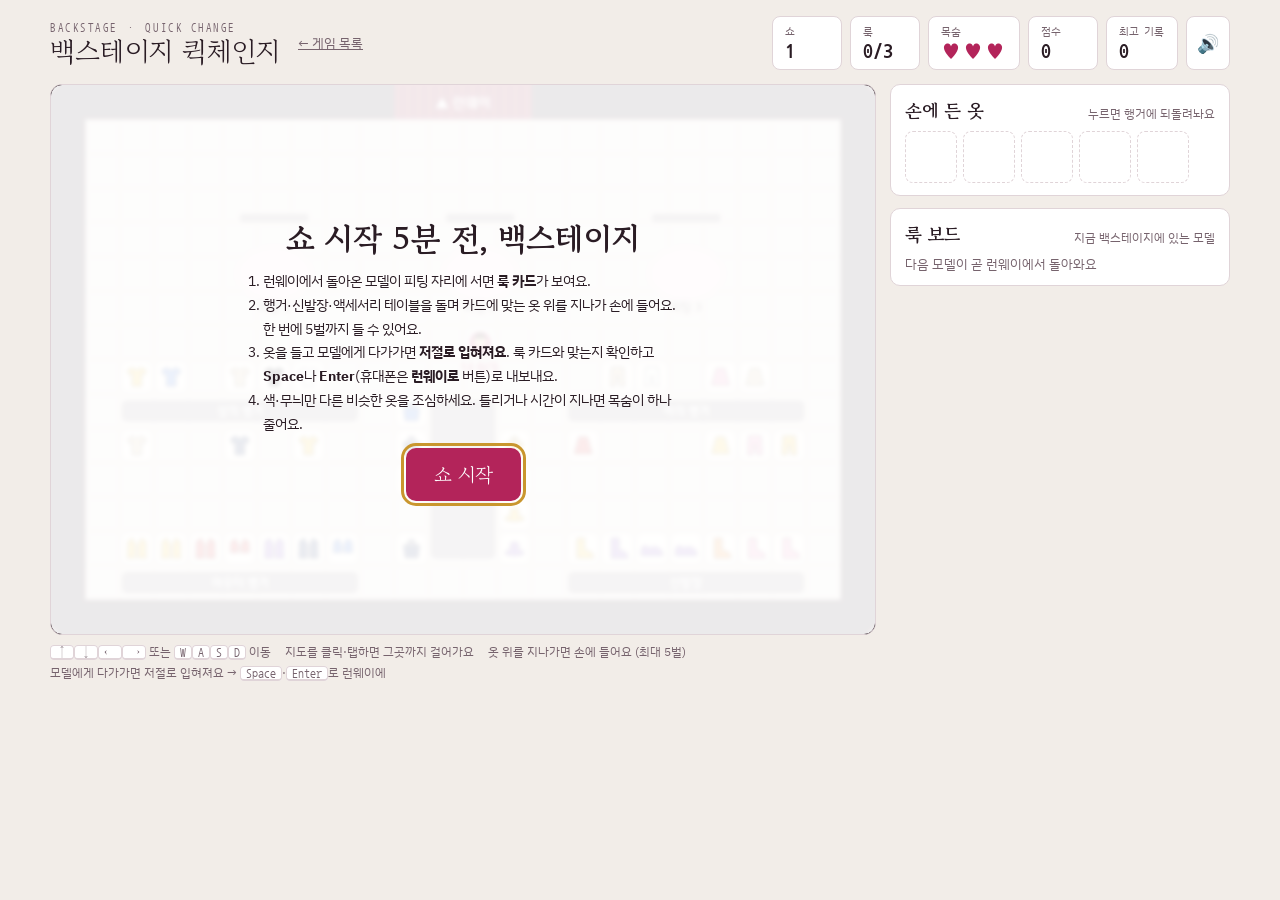
==== commit 9c4466a7: "게임별 HTML, CSS, JavaScript를 다시 index.html 하나로 합침 Co-Authored-By: Claude Opus 5.5 <noreply@anthropic.c" ====
--- a/backstage/index.html
+++ b/backstage/index.html
@@ -7,7 +7,171 @@
 <link rel="preconnect" href="https://fonts.googleapis.com">
 <link rel="preconnect" href="https://fonts.gstatic.com" crossorigin>
 <link rel="stylesheet" href="https://fonts.googleapis.com/css2?family=Gowun+Batang:wght@700&family=IBM+Plex+Sans+KR:wght@400;600;700&family=Nanum+Gothic+Coding:wght@400;700&display=swap">
-<link rel="stylesheet" href="style.css">
+<style>
+/* Layout: 위에서 내려다본 백스테이지(왼쪽 캔버스) + 피팅 패널·손에 든 옷·룩 보드(오른쪽). 폰에서는 피팅 패널이 지도 위에 뜸 */
+:root {
+  --bg: #f2ede8;
+  --surface: #ffffff;
+  --ink: #2a1c24;
+  --muted: #76636d;
+  --line: #e0d4d8;
+  --accent: #b3245a;
+  --accent-ink: #ffffff;
+  --gold: #c9962e;
+  --danger: #d23f2a;
+  --ok: #23885a;
+  --floor: #ebe3dc;
+  --floor-line: #e1d7cf;
+  --wall: #3a2a33;
+  --curtain: #8e1f3c;
+  --rack: #9a8f95;
+  --rug: #f7d9e3;
+  --card: #fffaf3;
+  --font-display: "Gowun Batang", "Nanum Myeongjo", serif;
+  --font-body: "IBM Plex Sans KR", "Apple SD Gothic Neo", "Malgun Gothic", system-ui, sans-serif;
+  --font-mono: "Nanum Gothic Coding", ui-monospace, "SFMono-Regular", Menlo, monospace;
+}
+@media (prefers-color-scheme: dark) {
+  :root:not([data-theme="light"]) {
+    --bg: #17121a; --surface: #221a25; --ink: #f1e8ee; --muted: #a8949f; --line: #3a2d3c;
+    --accent: #ff6fa3; --accent-ink: #2a0614; --gold: #e2b450; --danger: #ff6b55; --ok: #4fcf8e;
+    --floor: #2a2230; --floor-line: #322838; --wall: #0c080d; --curtain: #a72a4c; --rack: #6f6470;
+    --rug: #4a2a3a; --card: #2a2030; color-scheme: dark;
+  }
+}
+:root[data-theme="dark"] {
+  --bg: #17121a; --surface: #221a25; --ink: #f1e8ee; --muted: #a8949f; --line: #3a2d3c;
+  --accent: #ff6fa3; --accent-ink: #2a0614; --gold: #e2b450; --danger: #ff6b55; --ok: #4fcf8e;
+  --floor: #2a2230; --floor-line: #322838; --wall: #0c080d; --curtain: #a72a4c; --rack: #6f6470;
+  --rug: #4a2a3a; --card: #2a2030; color-scheme: dark;
+}
+* { box-sizing: border-box; }
+html { color-scheme: light; }
+body { margin: 0; }
+[hidden] { display: none !important; }
+body {
+  background: var(--bg); color: var(--ink); font-family: var(--font-body); font-size: 15px;
+  padding-left: max(16px, env(safe-area-inset-left, 0px));
+  padding-right: max(16px, env(safe-area-inset-right, 0px));
+  padding-block: 16px 24px;
+}
+button { font: inherit; color: inherit; cursor: pointer; }
+button:focus-visible, canvas:focus-visible { outline: 3px solid var(--gold); outline-offset: 2px; }
+.wrap { max-width: 1180px; margin: 0 auto; display: grid; gap: 14px; }
+
+.top { display: flex; flex-wrap: wrap; align-items: center; gap: 10px 18px; }
+.brand { font-family: var(--font-display); font-size: 28px; line-height: 1; display: flex; align-items: center; gap: 10px; }
+.brand small { font-family: var(--font-mono); font-size: 11px; color: var(--muted); letter-spacing: .14em; display: block; margin-bottom: 4px; }
+.stats { display: flex; gap: 8px; margin-left: auto; flex-wrap: wrap; }
+.stat { background: var(--surface); border: 1px solid var(--line); border-radius: 8px; padding: 6px 12px; display: grid; min-width: 70px; }
+.stat b { font-family: var(--font-mono); font-size: 20px; font-variant-numeric: tabular-nums; line-height: 1.2; }
+.stat span { font-size: 11px; color: var(--muted); letter-spacing: 0.06em; }
+.stat .hearts { color: var(--accent); letter-spacing: 2px; }
+.iconbtn { background: var(--surface); border: 1px solid var(--line); border-radius: 8px; width: 44px; font-size: 18px; }
+.home { font-size: 13px; color: var(--muted); }
+
+.main { display: grid; grid-template-columns: minmax(0, 1fr) 340px; gap: 14px; align-items: start; }
+@media (max-width: 900px) { .main { grid-template-columns: minmax(0, 1fr); } }
+
+.store { position: relative; border-radius: 12px; overflow: hidden; border: 1px solid var(--line); background: var(--wall); }
+#map { display: block; width: 100%; height: auto; touch-action: none; cursor: pointer; }
+.controls { display: flex; flex-wrap: wrap; gap: 4px 14px; font-size: 12px; color: var(--muted); }
+.controls kbd { font-family: var(--font-mono); background: var(--surface); border: 1px solid var(--line); border-bottom-width: 2px; border-radius: 4px; padding: 0 5px; }
+
+.side { display: grid; gap: 12px; min-width: 0; }
+.box { background: var(--surface); border: 1px solid var(--line); border-radius: 10px; padding: 12px 14px; display: grid; gap: 8px; }
+.box h2 { margin: 0; font-family: var(--font-display); font-size: 18px; display: flex; justify-content: space-between; align-items: baseline; gap: 8px; }
+.box h2 span { font-family: var(--font-body); font-size: 12px; color: var(--muted); font-weight: 400; }
+.hint { font-size: 12px; color: var(--muted); }
+
+/* 손에 든 옷 */
+.hands { display: flex; flex-wrap: wrap; gap: 6px; min-height: 52px; }
+.hand-item { width: 52px; height: 52px; border: 1px solid var(--line); border-radius: 8px; background: var(--card); display: grid; place-items: center; padding: 4px; touch-action: none; position: relative; }
+.hand-item:hover { border-color: var(--accent); }
+.hand-item.empty { border-style: dashed; background: transparent; cursor: default; }
+.hand-item svg { width: 40px; height: 40px; pointer-events: none; }
+.ghost { position: fixed; z-index: 50; width: 60px; height: 60px; pointer-events: none; transform: translate(-50%, -50%) scale(1.1); filter: drop-shadow(0 6px 10px rgba(0,0,0,.3)); }
+
+/* 피팅 패널 */
+.fitting { border-color: var(--accent); }
+.fitting.floating { position: absolute; left: 6px; right: 6px; bottom: 6px; z-index: 4; box-shadow: 0 10px 30px rgba(0,0,0,.35); max-height: 74%; overflow: auto; padding: 8px 10px; gap: 6px; }
+.floating .hint { display: none; }
+.floating .hand-item { width: 44px; height: 44px; }
+.floating .hand-item svg { width: 34px; height: 34px; }
+.floating .fit-head b { font-size: 16px; }
+.floating .send { font-size: 15px; padding: 7px; }
+@media (max-width: 520px) {
+  .stats { margin-left: 0; gap: 6px; }
+  .stat { min-width: 0; padding: 4px 9px; }
+  .stat b { font-size: 16px; }
+  .brand { font-size: 24px; }
+}
+.fit-grid { display: grid; grid-template-columns: 150px minmax(0, 1fr); gap: 12px; align-items: start; }
+.floating .fit-grid { grid-template-columns: 84px minmax(0, 1fr); gap: 8px; }
+.mannequin { position: relative; width: 100%; aspect-ratio: 3 / 4; background: var(--rug); border-radius: 10px; }
+.mannequin.over { outline: 3px dashed var(--accent); outline-offset: -3px; }
+.mannequin > svg.body { position: absolute; inset: 0; width: 100%; height: 100%; }
+.slot { position: absolute; transform: translateX(-50%); display: grid; place-items: center; aspect-ratio: 1; border-radius: 8px; background: none; border: 0; padding: 0; }
+.slot svg { width: 100%; height: 100%; }
+.slot.empty { border: 2px dashed color-mix(in srgb, var(--muted) 60%, transparent); }
+.slot.empty span { font-size: 10px; color: var(--muted); }
+.floating .slot.empty span { font-size: 8px; }
+.s-hat { top: 0; left: 50%; width: 32%; z-index: 3; }
+.s-outer { top: 20%; left: 50%; width: 70%; z-index: 1; }
+.s-top { top: 23%; left: 50%; width: 48%; z-index: 2; }
+.s-bottom { top: 52%; left: 50%; width: 48%; z-index: 2; }
+.s-shoes { top: 82%; left: 50%; width: 26%; z-index: 2; }
+.s-acc-bag { top: 44%; left: 86%; width: 28%; z-index: 4; }
+.fit-head { display: flex; justify-content: space-between; align-items: baseline; gap: 8px; }
+.fit-head b { font-family: var(--font-display); font-size: 20px; }
+.ftime { font-family: var(--font-mono); font-size: 18px; font-variant-numeric: tabular-nums; color: var(--accent); }
+.ftime.low { color: var(--danger); }
+.acts { display: grid; gap: 6px; }
+.acts kbd { font-family: var(--font-mono); font-size: 11px; border: 1px solid currentColor; border-radius: 4px; padding: 0 4px; opacity: .8; margin-left: 4px; }
+.wearall { width: 100%; border: 1px solid var(--accent); border-radius: 8px; background: transparent; color: var(--accent); font-family: var(--font-display); font-size: 17px; padding: 8px; }
+.wearall:disabled { opacity: .4; cursor: default; }
+.floating .wearall { font-size: 15px; padding: 6px; }
+@media (hover: none) { .acts kbd { display: none; } }
+.send { width: 100%; border: 0; border-radius: 8px; background: var(--accent); color: var(--accent-ink); font-family: var(--font-display); font-size: 18px; padding: 10px; }
+
+/* 룩 카드 */
+.look { list-style: none; margin: 0; padding: 8px 10px; background: var(--card); border: 1px solid var(--line); border-radius: 6px; display: grid; gap: 4px; font-family: var(--font-mono); font-size: 13px; }
+.look li { display: grid; grid-template-columns: 24px 1fr 16px; gap: 6px; align-items: center; }
+.look li svg { width: 24px; height: 24px; }
+.look li.ok { color: var(--ok); }
+.look li .mark { font-weight: 700; }
+.look.hidden { place-items: center; text-align: center; color: var(--muted); font-family: var(--font-body); }
+.peek { border: 1px solid var(--accent); background: transparent; color: var(--accent); border-radius: 6px; padding: 4px 10px; font-size: 13px; }
+.floating .look { font-size: 12px; padding: 6px 8px; }
+
+/* 룩 보드 */
+.board { display: grid; gap: 8px; }
+.mcard { display: grid; grid-template-columns: 1fr auto; gap: 4px 8px; align-items: center; padding: 8px 10px; border: 1px solid var(--line); border-radius: 8px; background: var(--card); }
+.mcard .who { font-weight: 700; }
+.mcard .who small { color: var(--muted); font-weight: 400; margin-left: 4px; }
+.mcard .mt { font-family: var(--font-mono); font-variant-numeric: tabular-nums; }
+.mcard .mt.low { color: var(--danger); font-weight: 700; }
+.mcard .icons { grid-column: 1 / -1; display: flex; gap: 4px; flex-wrap: wrap; }
+.mcard .icons svg { width: 26px; height: 26px; }
+.mcard .icons .q { width: 26px; height: 26px; border-radius: 4px; background: var(--line); display: grid; place-items: center; color: var(--muted); font-size: 13px; }
+.mcard.walking { opacity: .7; }
+.empty-note { font-size: 13px; color: var(--muted); }
+.msg { min-height: 20px; font-size: 13px; font-weight: 600; color: var(--danger); }
+.msg.good { color: var(--ok); }
+
+.overlay { position: absolute; inset: 0; background: color-mix(in srgb, var(--surface) 90%, transparent); display: grid; place-items: center; padding: 20px; z-index: 10; backdrop-filter: blur(2px); overflow: auto; }
+.card { max-width: 440px; width: 100%; text-align: center; display: grid; gap: 12px; justify-items: center; }
+.card h1 { font-family: var(--font-display); font-size: 32px; margin: 0; line-height: 1.2; text-wrap: balance; }
+.card p { margin: 0; color: var(--muted); line-height: 1.6; }
+.card .big { font-family: var(--font-mono); font-size: 46px; font-weight: 700; color: var(--accent); line-height: 1; }
+.card .rows { width: 100%; font-family: var(--font-mono); font-size: 14px; display: grid; gap: 4px; text-align: left; border-block: 1px dashed var(--muted); padding: 8px 0; }
+.card .rows div { display: flex; justify-content: space-between; gap: 10px; font-variant-numeric: tabular-nums; }
+.primary { border: 0; border-radius: 10px; background: var(--accent); color: var(--accent-ink); font-family: var(--font-display); font-size: 20px; padding: 12px 28px; }
+.rules { text-align: left; font-size: 14px; line-height: 1.7; color: var(--ink); margin: 0; padding-left: 20px; }
+.shake { animation: shake .35s; }
+@keyframes shake { 20%,60% { transform: translateX(-6px); } 40%,80% { transform: translateX(6px); } }
+@media (prefers-reduced-motion: reduce) { *, *::before, *::after { animation: none !important; transition: none !important; } }
+</style>
 </head>
 <body>
 
@@ -54,6 +218,672 @@
   </div>
 </div>
 
-<script src="script.js"></script>
+<script>
+/* ---------- 옷 데이터 ---------- */
+const SHAPES = {
+  shirt:   { cat: "top",    name: "셔츠",   d: "M8.5 3 3 6l2 4.5 2.5-1.2V21h9V9.3l2.5 1.2L21 6l-5.5-3c-.6 1.6-1.9 2.6-3.5 2.6S9.1 4.6 8.5 3z" },
+  pants:   { cat: "bottom", name: "바지",   d: "M6 3h12l1 18h-5.2L12 10.5 10.2 21H5L6 3z" },
+  skirt:   { cat: "bottom", name: "스커트", d: "M8 4h8l4.5 16h-17L8 4z" },
+  coat:    { cat: "outer",  name: "코트",   d: "M8 2.5 3.5 5.5 3 21.5h8V8.5L8 2.5zM16 2.5l4.5 3 .5 16h-8V8.5l3-6z" },
+  jacket:  { cat: "outer",  name: "재킷",   d: "M8 3 3.5 6 3 16h8V9L8 3zM16 3l4.5 3 .5 10h-8V9l3-6z" },
+  sneaker: { cat: "shoes",  name: "운동화", d: "M2 14.5C2 12 3.5 9.5 5.5 9.5c1.2 0 2 2 5 2 1.8 0 2.8-1 4-1 3 0 7.5 3 7.5 6v2.5H2v-4.5z" },
+  boots:   { cat: "shoes",  name: "부츠",   d: "M7 2.5h6.5V13l5.5 2.5c1.5.7 2.5 1.8 2.5 3.5v2.5H6V2.5z" },
+  hat:     { cat: "acc",    name: "모자",   d: "M3 16.5c0-1.4 2.2-2.4 5-2.7V9.5C8 7.3 9.8 6 12 6s4 1.3 4 3.5v4.3c2.8.3 5 1.3 5 2.7 0 1.6-4 2.5-9 2.5s-9-.9-9-2.5z" },
+  bag:     { cat: "acc",    name: "가방",   d: "M4.5 9h15L18 21H6L4.5 9zM8.8 9V7a3.2 3.2 0 0 1 6.4 0v2h-1.6V7a1.6 1.6 0 0 0-3.2 0v2H8.8z" },
+};
+const CATS = { top: "상의", bottom: "하의", outer: "아우터", shoes: "신발", acc: "액세서리" };
+const CAT_ORDER = ["acc", "outer", "top", "bottom", "shoes"];
+const COLORS = {
+  red: ["빨강", "#d94141"], orange: ["주황", "#ef8a2c"], yellow: ["노랑", "#f2c230"], green: ["초록", "#3f9a5a"],
+  blue: ["파랑", "#3a6fd8"], navy: ["남색", "#25366a"], purple: ["보라", "#8a5cc8"], pink: ["분홍", "#ec8db8"],
+  black: ["검정", "#26262b"], white: ["흰색", "#f6f5f0"], beige: ["베이지", "#d8c3a0"],
+};
+// 헷갈리기 쉬운 색끼리 묶어 함정 옷을 만듦
+const NEAR = { red: ["pink", "orange"], orange: ["red", "yellow"], yellow: ["orange", "beige"], green: ["navy", "blue"], blue: ["navy", "purple"], navy: ["blue", "black"], purple: ["navy", "pink"], pink: ["red", "purple"], black: ["navy"], white: ["beige"], beige: ["white", "yellow"] };
+const PATTERNS = { solid: "", stripe: "줄무늬", dot: "물방울", check: "체크" };
+const shapesOf = cat => Object.keys(SHAPES).filter(s => SHAPES[s].cat === cat);
+const itemName = it => `${COLORS[it.color][0]} ${PATTERNS[it.pattern] ? PATTERNS[it.pattern] + " " : ""}${SHAPES[it.shape].name}`;
+const same = (a, b) => a && b && a.shape === b.shape && a.color === b.color && a.pattern === b.pattern;
+const MODEL_NAMES = ["지수", "민호", "하린", "도윤", "서아", "유진", "태오", "나래", "시우", "예린", "준", "다온"];
+
+/* ---------- 유틸 ---------- */
+const $ = id => document.getElementById(id);
+const pick = a => a[Math.floor(Math.random() * a.length)];
+const shuffle = arr => { const a = arr.slice(); for (let i = a.length - 1; i > 0; i--) { const j = Math.floor(Math.random() * (i + 1)); [a[i], a[j]] = [a[j], a[i]]; } return a; };
+const key = (x, y) => x + "," + y;
+let uidSeq = 1;
+const lum = hex => { const n = parseInt(hex.slice(1), 16); return (0.299 * (n >> 16) + 0.587 * (n >> 8 & 255) + 0.114 * (n & 255)) / 255; };
+
+let best = 0, muted = false;
+try { best = Number(localStorage.getItem("backstage-best")) || 0; muted = localStorage.getItem("backstage-muted") === "1"; } catch (e) {}
+let actx = null;
+function beep(freq, dur = 0.08, type = "sine", vol = 0.08) {
+  if (muted) return;
+  try {
+    actx = actx || new (window.AudioContext || window.webkitAudioContext)();
+    const o = actx.createOscillator(), g = actx.createGain();
+    o.type = type; o.frequency.value = freq; g.gain.value = vol;
+    g.gain.exponentialRampToValueAtTime(0.0001, actx.currentTime + dur);
+    o.connect(g).connect(actx.destination); o.start(); o.stop(actx.currentTime + dur);
+  } catch (e) {}
+}
+
+/* ---------- 옷 그림 (SVG · 캔버스 공용) ---------- */
+function patternMarks(pattern) {
+  if (pattern === "stripe") return [0, 4, 8, 12, 16, 20].map(y => `<rect x="0" y="${y + 1.2}" width="24" height="1.6"/>`).join("");
+  if (pattern === "dot") { let s = ""; for (let y = 2; y < 24; y += 4.5) for (let x = (y / 4.5 % 2 ? 4 : 1.8); x < 24; x += 4.5) s += `<circle cx="${x}" cy="${y}" r="1"/>`; return s; }
+  if (pattern === "check") { let s = ""; for (let v = 2; v < 24; v += 5) s += `<rect x="${v}" y="0" width="1.2" height="24"/><rect x="0" y="${v}" width="24" height="1.2"/>`; return s; }
+  return "";
+}
+let clipSeq = 0;
+function itemSVG(it) {
+  const id = "c" + (clipSeq++), [, hex] = COLORS[it.color], mark = lum(hex) > 0.6 ? "rgba(40,30,40,.55)" : "rgba(255,255,255,.75)";
+  const d = SHAPES[it.shape].d;
+  return `<svg viewBox="0 0 24 24" aria-hidden="true"><defs><clipPath id="${id}"><path d="${d}"/></clipPath></defs>
+    <path d="${d}" fill="${hex}"/><g clip-path="url(#${id})" fill="${mark}">${patternMarks(it.pattern)}</g>
+    <path d="${d}" fill="none" stroke="rgba(30,20,30,.55)" stroke-width="0.9" stroke-linejoin="round"/></svg>`;
+}
+const PATHS = {};
+Object.entries(SHAPES).forEach(([k, s]) => PATHS[k] = new Path2D(s.d));
+function drawItem(ctx, it, cx, cy, size) {
+  const [, hex] = COLORS[it.color], mark = lum(hex) > 0.6 ? "rgba(40,30,40,.55)" : "rgba(255,255,255,.75)";
+  const p = PATHS[it.shape];
+  ctx.save(); ctx.translate(cx - size / 2, cy - size / 2); ctx.scale(size / 24, size / 24);
+  ctx.fillStyle = hex; ctx.fill(p);
+  ctx.save(); ctx.clip(p); ctx.fillStyle = mark;
+  if (it.pattern === "stripe") for (let y = 0; y < 24; y += 4) ctx.fillRect(0, y + 1.2, 24, 1.6);
+  if (it.pattern === "dot") for (let y = 2; y < 24; y += 4.5) for (let x = (y / 4.5 % 2 ? 4 : 1.8); x < 24; x += 4.5) { ctx.beginPath(); ctx.arc(x, y, 1, 0, 7); ctx.fill(); }
+  if (it.pattern === "check") for (let v = 2; v < 24; v += 5) { ctx.fillRect(v, 0, 1.2, 24); ctx.fillRect(0, v, 24, 1.2); }
+  ctx.restore();
+  ctx.strokeStyle = "rgba(30,20,30,.6)"; ctx.lineWidth = 1; ctx.stroke(p);
+  ctx.restore();
+}
+
+/* ---------- 백스테이지 지도 ---------- */
+const T = 32, W = 24, H = 16, R = 10, SPEED = 170, MODEL_SPEED = 95;
+const FLOOR = 0, WALL = 1, RACK = 2;
+const CURTAIN = { x0: 10, x1: 13 };
+const STATIONS = [{ x: 6, y: 5 }, { x: 12, y: 5 }, { x: 18, y: 5 }];
+const START = { x: 12.5 * T, y: 7.5 * T };
+const RACKS = [
+  // 옷 칸은 모두 통로 바로 옆이라, 다른 옷을 밟지 않고도 원하는 옷까지 갈 수 있음
+  { cat: "top",    bars: [[2, 9, 8, 9]],   slots: [2, 3, 4, 5, 6, 7, 8].flatMap(x => [[x, 8], [x, 10]]) },
+  { cat: "bottom", bars: [[15, 9, 21, 9]], slots: [15, 16, 17, 18, 19, 20, 21].flatMap(x => [[x, 8], [x, 10]]) },
+  { cat: "outer",  bars: [[2, 14, 8, 14]], slots: [2, 3, 4, 5, 6, 7, 8].map(x => [x, 13]) },
+  { cat: "shoes",  bars: [[15, 14, 21, 14]], slots: [15, 16, 17, 18, 19, 20, 21].map(x => [x, 13]) },
+  { cat: "acc",    bars: [[11, 9, 12, 13]], slots: [9, 10, 11, 12, 13].flatMap(y => [[10, y], [13, y]]) },
+];
+const grid = [];
+for (let y = 0; y < H; y++) { grid.push([]); for (let x = 0; x < W; x++) grid[y].push(x === 0 || y === 0 || x === W - 1 || y === H - 1 ? WALL : FLOOR); }
+RACKS.forEach(r => r.bars.forEach(([x0, y0, x1, y1]) => { for (let y = y0; y <= y1; y++) for (let x = x0; x <= x1; x++) grid[y][x] = RACK; }));
+const solid = (tx, ty) => tx < 0 || ty < 0 || tx >= W || ty >= H || grid[ty][tx] !== FLOOR;
+
+/* ---------- 게임 상태 ---------- */
+const S = {
+  level: 1, score: 0, lives: 3, running: false, t: 0, last: 0,
+  slots: new Map(),   // "x,y" -> 옷
+  hands: [],
+  models: [], queue: [], nextSpawnAt: 0, done: 0, total: 0, ok: 0,
+  p: { x: START.x, y: START.y, dir: { x: 0, y: 1 }, path: [], tile: "" },
+  target: null, fitId: null,
+};
+const keys = new Set();
+
+function levelRules(L) {
+  const parts = L === 1 ? ["top", "bottom", "shoes"] : L === 2 ? ["top", "bottom", "shoes", "acc"] : ["top", "bottom", "outer", "shoes", "acc"];
+  return {
+    parts,
+    looks: Math.min(2 + L, 6),
+    maxConc: L === 1 ? 1 : L === 2 ? 2 : 3,
+    gap: L === 1 ? 0 : L === 2 ? 10 : Math.max(5, 9 - L * 0.6),
+    time: Math.max(24, Math.round(16 + parts.length * 5 - (L - 1) * 1.5 + (L === 1 ? 0 : L === 2 ? 6 : 12))),
+    cardAlways: L <= 2,
+    patterns: L >= 2,
+  };
+}
+
+function randItem(cat, patterns) {
+  return { uid: uidSeq++, cat, shape: pick(shapesOf(cat)), color: pick(Object.keys(COLORS)), pattern: patterns && Math.random() < 0.5 ? pick(["stripe", "dot", "check"]) : "solid" };
+}
+function decoyOf(it, patterns) {
+  const d = { ...it, uid: uidSeq++ };
+  const opts = ["color", "color"];
+  if (patterns) opts.push("pattern");
+  if (shapesOf(it.cat).length > 1) opts.push("shape");
+  const what = pick(opts);
+  if (what === "color") d.color = pick(NEAR[it.color]);
+  else if (what === "pattern") d.pattern = pick(Object.keys(PATTERNS).filter(p => p !== it.pattern));
+  else d.shape = pick(shapesOf(it.cat).filter(s => s !== it.shape));
+  return d;
+}
+
+function setupShow() {
+  const rules = levelRules(S.level);
+  S.rules = rules;
+  const names = shuffle(MODEL_NAMES);
+  const looks = Array.from({ length: rules.looks }, (_, i) => {
+    const look = {};
+    rules.parts.forEach(c => look[c] = randItem(c, rules.patterns));
+    return { name: names[i], look };
+  });
+  S.queue = looks; S.total = looks.length; S.done = 0; S.ok = 0;
+  S.slots = new Map();
+  RACKS.forEach(r => {
+    const needed = looks.map(l => l.look[r.cat]).filter(Boolean).map(it => ({ ...it, uid: uidSeq++ }));
+    const items = needed.slice();
+    const cap = Math.min(r.slots.length, Math.max(needed.length + 3, 8));
+    while (items.length < cap) items.push(needed.length ? decoyOf(pick(needed), rules.patterns) : randItem(r.cat, rules.patterns));
+    shuffle(r.slots).slice(0, items.length).forEach(([x, y], i) => { const it = items[i]; it.home = key(x, y); S.slots.set(key(x, y), it); });
+  });
+}
+
+function startShow() {
+  setupShow();
+  S.models = []; S.hands = []; S.fitId = null; S.target = null;
+  Object.assign(S.p, { x: START.x, y: START.y, dir: { x: 0, y: 1 }, path: [], tile: "" });
+  S.nextSpawnAt = S.t + 0.5;
+  S.running = true;
+  $("overlay").hidden = true; keys.clear();
+  say("");
+  renderSide();
+  $("map").focus({ preventScroll: true });
+}
+
+/* ---------- 모델 ---------- */
+function freeStation() {
+  const used = new Set(S.models.filter(m => m.state !== "out").map(m => m.station));
+  const free = STATIONS.map((_, i) => i).filter(i => !used.has(i));
+  return free.length ? pick(free) : -1;
+}
+function spawnModel() {
+  const st = freeStation(); if (st < 0) return false;
+  const q = S.queue.shift(), s = STATIONS[st];
+  const cx = (CURTAIN.x0 + CURTAIN.x1 + 1) / 2 * T;
+  S.models.push({
+    id: uidSeq++, name: q.name, look: q.look, worn: {}, station: st, state: "in",
+    x: cx, y: 0.6 * T, way: [{ x: cx, y: 2.5 * T }, { x: (s.x + .5) * T, y: 2.5 * T }, { x: (s.x + .5) * T, y: (s.y + .5) * T }],
+    timeLeft: S.rules.time, timeTotal: S.rules.time, cardUntil: 0,
+  });
+  beep(520, 0.06, "triangle", 0.05);
+  renderSide();
+  return true;
+}
+const cardVisible = m => S.rules.cardAlways || S.t < m.cardUntil;
+
+function updateModels(dt) {
+  for (const m of S.models) {
+    if (m.way.length) {
+      const w = m.way[0], vx = w.x - m.x, vy = w.y - m.y, d = Math.hypot(vx, vy);
+      if (d < 1.5) {
+        m.x = w.x; m.y = w.y; m.way.shift();
+        if (!m.way.length && m.state === "in") { m.state = "fit"; m.cardUntil = S.t + 5; say(`${m.name} 모델이 피팅 ${m.station + 1}번에 도착했어요`, true); renderSide(); }
+      } else { const st = Math.min(d, MODEL_SPEED * dt); m.x += vx / d * st; m.y += vy / d * st; }
+    }
+    if (m.state === "fit") {
+      const wasVisible = cardVisible(m);
+      m.timeLeft -= dt;
+      if (wasVisible !== cardVisible(m)) renderSide();
+      if (m.timeLeft <= 0) { m.timeLeft = 0; finishModel(m, true); }
+    }
+  }
+  S.models = S.models.filter(m => !(m.state === "out" && !m.way.length));
+  const active = S.models.filter(m => m.state !== "out").length;
+  if (S.queue.length && active < S.rules.maxConc && S.t >= S.nextSpawnAt) {
+    if (spawnModel()) S.nextSpawnAt = S.t + S.rules.gap;
+  }
+  if (!S.queue.length && !S.models.length && S.running) showClear();
+}
+
+function check(m) {
+  const wrong = [];
+  for (const c of CAT_ORDER) {
+    const need = m.look[c], worn = m.worn[c];
+    if (need && !worn) wrong.push(`${CATS[c]}을(를) 안 입었어요`);
+    else if (need && !same(need, worn)) wrong.push(`${itemName(worn)} 말고 ${itemName(need)}`);
+    else if (!need && worn) wrong.push(`${itemName(worn)}은(는) 필요 없어요`);
+  }
+  return wrong;
+}
+
+function finishModel(m, timeout) {
+  if (m.state !== "fit") return;
+  const wrong = check(m);
+  S.done++;
+  if (!wrong.length) {
+    const gained = 100 + Math.round(m.timeLeft * 5) * S.level;
+    S.score += gained; S.ok++;
+    say(`${m.name} 런웨이 완벽! +${gained}`, true);
+    [660, 880, 1180].forEach((f, i) => setTimeout(() => beep(f, 0.09), i * 80));
+  } else {
+    S.lives--;
+    Object.values(m.worn).forEach(returnToRack);
+    say(`${timeout ? "시간 초과! " : ""}${m.name}: ${wrong[0]} · 목숨 −1`);
+    beep(200, 0.2, "sawtooth", 0.05);
+    const el = $("lives"); el.classList.remove("shake"); void el.offsetWidth; el.classList.add("shake");
+  }
+  m.worn = wrong.length ? {} : m.worn;
+  m.state = "out";
+  const cx = (CURTAIN.x0 + CURTAIN.x1 + 1) / 2 * T;
+  m.way = [{ x: m.x, y: 2.5 * T }, { x: cx, y: 2.5 * T }, { x: cx, y: -0.5 * T }];
+  if (S.fitId === m.id) S.fitId = null;
+  if (S.score > best) { best = S.score; try { localStorage.setItem("backstage-best", best); } catch (e) {} }
+  renderSide();
+  if (S.lives <= 0) gameOver();
+}
+
+/* ---------- 옷 다루기 ---------- */
+function returnToRack(it) {
+  let k = it.home;
+  if (S.slots.has(k)) {
+    const r = RACKS.find(r => r.cat === it.cat);
+    const free = r.slots.map(([x, y]) => key(x, y)).find(k2 => !S.slots.has(k2));
+    if (!free) return;
+    k = free; it.home = k;
+  }
+  S.slots.set(k, it);
+}
+function putBack(uid) {
+  const i = S.hands.findIndex(h => h.uid === uid); if (i < 0) return;
+  const [it] = S.hands.splice(i, 1); returnToRack(it);
+  beep(380, 0.05, "triangle", 0.05); renderSide();
+}
+function wear(uid) {
+  const m = S.models.find(m => m.id === S.fitId); if (!m) return;
+  const i = S.hands.findIndex(h => h.uid === uid); if (i < 0) return;
+  const [it] = S.hands.splice(i, 1);
+  if (m.worn[it.cat]) S.hands.push(m.worn[it.cat]);
+  m.worn[it.cat] = it;
+  beep(same(it, m.look[it.cat]) || !cardVisible(m) ? 760 : 600, 0.06);
+  renderSide();
+}
+function wearAll() {
+  const m = S.models.find(m => m.id === S.fitId); if (!m) return false;
+  const batch = S.hands.slice();
+  if (!batch.length) return false;
+  S.hands = [];
+  for (const it of batch) {
+    if (m.worn[it.cat]) S.hands.push(m.worn[it.cat]); // 이미 입은 옷은 벗겨서 손에
+    m.worn[it.cat] = it;
+  }
+  beep(760, 0.07); setTimeout(() => beep(900, 0.06), 70);
+  renderSide();
+  return true;
+}
+// Space: 손에 옷이 있으면 전부 입히고, 없으면 런웨이로 내보내기
+function quickAction() {
+  const m = S.models.find(m => m.id === S.fitId); if (!m) return;
+  if (!wearAll()) finishModel(m, false);
+}
+function takeOff(cat) {
+  const m = S.models.find(m => m.id === S.fitId); if (!m || !m.worn[cat]) return;
+  if (S.hands.length >= 5) return say("손이 꽉 찼어요. 먼저 옷을 하나 내려놓으세요");
+  S.hands.push(m.worn[cat]); delete m.worn[cat];
+  beep(420, 0.05, "triangle", 0.05); renderSide();
+}
+function peek() {
+  const m = S.models.find(m => m.id === S.fitId); if (!m) return;
+  m.cardUntil = S.t + 2.5; m.timeLeft = Math.max(0.5, m.timeLeft - 3);
+  renderSide();
+}
+
+/* ---------- 스텝 이동 ---------- */
+function hitsWall(x, y) {
+  const x0 = Math.floor((x - R) / T), x1 = Math.floor((x + R - 0.01) / T), y0 = Math.floor((y - R) / T), y1 = Math.floor((y + R - 0.01) / T);
+  for (let ty = y0; ty <= y1; ty++) for (let tx = x0; tx <= x1; tx++) if (solid(tx, ty)) return true;
+  return false;
+}
+function moveBy(e, mx, my) {
+  if (!hitsWall(e.x + mx, e.y)) e.x += mx;
+  else if (my === 0) { const cy = (Math.floor(e.y / T) + .5) * T, d = cy - e.y, s = Math.sign(d) * Math.min(Math.abs(d), Math.abs(mx)); if (Math.abs(d) > .5 && !hitsWall(e.x, e.y + s)) e.y += s; }
+  if (!hitsWall(e.x, e.y + my)) e.y += my;
+  else if (mx === 0) { const cx = (Math.floor(e.x / T) + .5) * T, d = cx - e.x, s = Math.sign(d) * Math.min(Math.abs(d), Math.abs(my)); if (Math.abs(d) > .5 && !hitsWall(e.x + s, e.y)) e.x += s; }
+}
+function findPath(sx, sy, gx, gy) {
+  const N = W * H, dist = new Array(N).fill(Infinity), prev = new Array(N).fill(-1), done = new Array(N).fill(false), idx = (x, y) => y * W + x;
+  dist[idx(sx, sy)] = 0;
+  for (;;) {
+    let u = -1, ud = Infinity;
+    for (let i = 0; i < N; i++) if (!done[i] && dist[i] < ud) { ud = dist[i]; u = i; }
+    if (u < 0) return [];
+    if (u === idx(gx, gy)) break;
+    done[u] = true;
+    const ux = u % W, uy = (u / W) | 0;
+    for (const [dx, dy] of [[1, 0], [-1, 0], [0, 1], [0, -1]]) {
+      const nx = ux + dx, ny = uy + dy;
+      if (solid(nx, ny)) continue;
+      const cost = S.slots.has(key(nx, ny)) && !(nx === gx && ny === gy) ? 30 : 1; // 다른 옷을 집지 않게 돌아서 걷기
+      const v = idx(nx, ny);
+      if (ud + cost < dist[v]) { dist[v] = ud + cost; prev[v] = u; }
+    }
+  }
+  const path = [];
+  for (let v = idx(gx, gy); v !== idx(sx, sy); v = prev[v]) { if (v < 0) return []; path.push({ x: v % W, y: (v / W) | 0 }); }
+  return path.reverse();
+}
+function updatePlayer(dt) {
+  const p = S.p;
+  let dx = 0, dy = 0;
+  if (keys.has("left")) dx -= 1; if (keys.has("right")) dx += 1; if (keys.has("up")) dy -= 1; if (keys.has("down")) dy += 1;
+  if (dx || dy) {
+    p.path = []; S.target = null;
+    const len = Math.hypot(dx, dy); p.dir = { x: dx / len, y: dy / len };
+    moveBy(p, dx / len * SPEED * dt, 0); moveBy(p, 0, dy / len * SPEED * dt);
+  } else if (p.path.length) {
+    const n = p.path[0], cx = (n.x + .5) * T, cy = (n.y + .5) * T, vx = cx - p.x, vy = cy - p.y, d = Math.hypot(vx, vy);
+    if (d < 1.5) { p.path.shift(); if (!p.path.length) S.target = null; }
+    else { const st = Math.min(d, SPEED * dt); p.dir = { x: vx / d, y: vy / d }; p.x += vx / d * st; p.y += vy / d * st; }
+  }
+  const tx = Math.floor(p.x / T), ty = Math.floor(p.y / T), k = key(tx, ty);
+  if (k !== p.tile) { p.tile = k; onEnter(k); }
+  // 가장 가까운 피팅 중 모델
+  let near = null, nd = 1.9 * T;
+  for (const m of S.models) if (m.state === "fit") { const d = Math.hypot(m.x - p.x, m.y - p.y); if (d < nd) { nd = d; near = m; } }
+  const id = near ? near.id : null;
+  if (id !== S.fitId) {
+    S.fitId = id;
+    // 모델에게 다가가면 손에 든 옷을 저절로 입힘 (다가갈 때 한 번만)
+    if (near && S.hands.length) { wearAll(); say(`${near.name}에게 옷을 입혔어요. Space나 Enter로 런웨이에 내보내요`, true); }
+    else if (near) beep(980, 0.04, "sine", 0.04);
+    renderSide();
+  }
+}
+function onEnter(k) {
+  const it = S.slots.get(k); if (!it) return;
+  if (S.hands.length >= 5) return say("손이 꽉 찼어요 (최대 5벌). 옷을 누르면 행거에 되돌려놔요");
+  S.slots.delete(k); S.hands.push(it);
+  say(`${itemName(it)}을(를) 들었어요`, true);
+  beep(700, 0.05); renderSide();
+}
+function say(t, good) { const m = $("msg"); m.textContent = t; m.className = "msg" + (good ? " good" : ""); }
+
+/* ---------- 오른쪽 패널 ---------- */
+function lookList(m, showChecks) {
+  return `<ul class="look">${CAT_ORDER.filter(c => m.look[c]).map(c => {
+    const ok = showChecks && same(m.look[c], m.worn[c]);
+    return `<li class="${ok ? "ok" : ""}">${itemSVG(m.look[c])}<span>${itemName(m.look[c])}</span><span class="mark">${ok ? "✓" : ""}</span></li>`;
+  }).join("")}</ul>`;
+}
+function renderFitting() {
+  const el = $("fitting"), m = S.models.find(m => m.id === S.fitId);
+  el.hidden = !m;
+  if (!m) { $("handsBox").hidden = false; return; }
+  $("handsBox").hidden = true;
+  const slots = CAT_ORDER.filter(c => m.look[c] || m.worn[c]).map(c => {
+    const w = m.worn[c], cls = c === "acc" ? (w ? (w.shape === "hat" ? "s-hat" : "s-acc-bag") : (m.look.acc.shape === "hat" ? "s-hat" : "s-acc-bag")) : "s-" + c;
+    return w ? `<button class="slot ${cls}" data-off="${c}" aria-label="${itemName(w)} 벗기기" title="눌러서 벗기기">${itemSVG(w)}</button>`
+             : `<div class="slot empty ${cls}"><span>${CATS[c]}</span></div>`;
+  }).join("");
+  const card = cardVisible(m) ? lookList(m, true)
+    : `<div class="look hidden"><span>룩 카드가 가려졌어요</span><button class="peek" id="peek">다시 보기 (−3초)</button></div>`;
+  el.innerHTML = `
+    <div class="fit-head"><b>${m.name} · 피팅 ${m.station + 1}</b><span class="ftime" id="ftime">${m.timeLeft.toFixed(1)}초</span></div>
+    <div class="fit-grid">
+      <div class="mannequin" id="mannequin">
+        <svg class="body" viewBox="0 0 75 100" aria-hidden="true"><g fill="currentColor" style="color:color-mix(in srgb, var(--muted) 30%, transparent)">
+          <circle cx="37.5" cy="9" r="6.5"/><rect x="35" y="14" width="5" height="5"/><path d="M24 20h27l2 30H22z"/><path d="M25 50h11l1 36h-9zM39 50h11l-3 36h-9z"/></g></svg>
+        ${slots}
+      </div>
+      <div style="display:grid; gap:8px; min-width:0">${card}
+        <div class="acts"><button class="wearall" id="wearall" ${S.hands.length ? "" : "disabled"}>든 옷 입히기 <kbd>Space</kbd></button>
+        <button class="send" id="send">런웨이로 ▶ <kbd>Enter</kbd></button></div></div>
+    </div>
+    <div class="hint">다가오면 손에 든 옷이 저절로 입혀져요. <b>Space</b>나 <b>Enter</b>로 런웨이에 내보내요. 입힌 옷을 누르면 벗겨요.</div>
+    <div class="hands" id="fitHands"></div>`;
+  el.querySelectorAll("[data-off]").forEach(b => b.onclick = () => takeOff(b.dataset.off));
+  $("send").onclick = () => finishModel(m, false);
+  $("wearall").onclick = wearAll;
+  const pk = $("peek"); if (pk) pk.onclick = peek;
+  renderHands($("fitHands"), true);
+}
+function renderHands(el, fitting) {
+  el.innerHTML = "";
+  for (let i = 0; i < 5; i++) {
+    const it = S.hands[i];
+    if (!it) { const e = document.createElement("div"); e.className = "hand-item empty"; el.appendChild(e); continue; }
+    const b = document.createElement("button");
+    b.className = "hand-item"; b.innerHTML = itemSVG(it); b.title = itemName(it);
+    b.setAttribute("aria-label", itemName(it) + (fitting ? " 입히기" : " 되돌려놓기"));
+    if (fitting) attachDrag(b, it.uid); else b.onclick = () => putBack(it.uid);
+    el.appendChild(b);
+  }
+}
+function renderBoard() {
+  const el = $("board"), list = S.models.filter(m => m.state !== "out");
+  if (!list.length) { el.innerHTML = `<div class="empty-note">${S.queue.length ? "다음 모델이 곧 런웨이에서 돌아와요" : "남은 모델이 없어요"}</div>`; return; }
+  el.innerHTML = list.map(m => {
+    const vis = cardVisible(m) && m.state === "fit";
+    const icons = CAT_ORDER.filter(c => m.look[c]).map(c => vis ? itemSVG(m.look[c]) : `<span class="q">?</span>`).join("");
+    return `<div class="mcard ${m.state === "in" ? "walking" : ""}"><span class="who">${m.name}<small>피팅 ${m.station + 1}</small></span>
+      <span class="mt" id="mt-${m.id}">${m.state === "in" ? "걸어오는 중" : m.timeLeft.toFixed(1) + "초"}</span><div class="icons">${icons}</div></div>`;
+  }).join("");
+}
+function renderSide() {
+  $("lvl").textContent = S.level; $("looks").textContent = `${S.done}/${S.total}`;
+  $("lives").textContent = "♥".repeat(Math.max(0, S.lives)) + "♡".repeat(Math.max(0, 3 - S.lives));
+  $("score").textContent = S.score; $("best").textContent = best; $("sound").textContent = muted ? "🔇" : "🔊";
+  if (!dragging) renderFitting();
+  renderHands($("hands"), false);
+  $("handsHint").textContent = "누르면 행거에 되돌려놔요";
+  renderBoard();
+}
+function tickSide() {
+  for (const m of S.models) {
+    if (m.state !== "fit") continue;
+    const e = $("mt-" + m.id); if (e) { e.textContent = m.timeLeft.toFixed(1) + "초"; e.classList.toggle("low", m.timeLeft < 6); }
+    if (m.id === S.fitId) { const f = $("ftime"); if (f) { f.textContent = m.timeLeft.toFixed(1) + "초"; f.classList.toggle("low", m.timeLeft < 6); } }
+  }
+}
+
+/* ---------- 끌어다 입히기 ---------- */
+let dragging = null;
+function attachDrag(btn, uid) {
+  btn.addEventListener("pointerdown", e => {
+    e.preventDefault();
+    const start = { x: e.clientX, y: e.clientY };
+    let ghost = null;
+    dragging = uid;
+    const move = ev => {
+      if (!ghost && Math.hypot(ev.clientX - start.x, ev.clientY - start.y) > 6) {
+        ghost = document.createElement("div"); ghost.className = "ghost"; ghost.innerHTML = btn.innerHTML; document.body.appendChild(ghost);
+      }
+      if (ghost) {
+        ghost.style.left = ev.clientX + "px"; ghost.style.top = ev.clientY + "px";
+        const mq = $("mannequin"), over = mq && mq.contains(document.elementFromPoint(ev.clientX, ev.clientY));
+        if (mq) mq.classList.toggle("over", !!over);
+      }
+    };
+    const up = ev => {
+      window.removeEventListener("pointermove", move); window.removeEventListener("pointerup", up); window.removeEventListener("pointercancel", up);
+      let ok = !ghost;
+      if (ghost) { const mq = $("mannequin"); ok = mq && mq.contains(document.elementFromPoint(ev.clientX, ev.clientY)); ghost.remove(); }
+      dragging = null;
+      if (ok) wear(uid); else renderSide();
+    };
+    window.addEventListener("pointermove", move); window.addEventListener("pointerup", up); window.addEventListener("pointercancel", up);
+  });
+}
+
+/* ---------- 쇼 결과 ---------- */
+function showClear() {
+  S.running = false;
+  const bonus = S.ok === S.total ? 300 * S.level : 0;
+  S.score += bonus;
+  if (S.score > best) { best = S.score; try { localStorage.setItem("backstage-best", best); } catch (e) {} }
+  renderSide();
+  [523, 659, 784, 1046].forEach((f, i) => setTimeout(() => beep(f, 0.12), i * 110));
+  const next = levelRules(S.level + 1);
+  showOverlay(`
+    <h1>쇼 ${S.level} 피날레!</h1>
+    <div class="big">${S.score}점</div>
+    <div class="rows">
+      <div><span>완벽하게 내보낸 룩</span><span>${S.ok} / ${S.total}</span></div>
+      <div><span>전원 완벽 보너스</span><span>${bonus ? "+" + bonus : "없음"}</span></div>
+      <div><span>남은 목숨</span><span>${"♥".repeat(S.lives)}</span></div>
+    </div>
+    <p>다음 쇼: 모델 ${next.looks}명, 동시에 최대 ${next.maxConc}명${!next.cardAlways ? ", 룩 카드는 도착 후 5초만 보여요" : ""}${next.parts.length > S.rules.parts.length ? ", 입힐 옷이 늘어나요" : ""}.</p>
+    <button class="primary" id="go">쇼 ${S.level + 1} 시작</button>`, () => { S.level++; startShow(); });
+}
+function gameOver() {
+  S.running = false;
+  const isBest = S.score > 0 && S.score >= best;
+  beep(300, 0.15, "square", 0.05); setTimeout(() => beep(200, 0.3, "square", 0.05), 150);
+  showOverlay(`
+    <h1>쇼가 중단됐어요</h1>
+    <p>쇼 ${S.level}에서 목숨을 모두 잃었어요. 이번 쇼에서 ${S.ok}벌을 완벽하게 내보냈어요.</p>
+    <div class="big">${S.score}점</div>
+    <p>${isBest ? "새 최고 기록이에요!" : "최고 기록 " + best + "점"}</p>
+    <button class="primary" id="go">처음부터 다시</button>`, () => { S.level = 1; S.score = 0; S.lives = 3; startShow(); });
+}
+function showOverlay(html, onGo) {
+  const o = $("overlay"); o.innerHTML = `<div class="card">${html}</div>`; o.hidden = false;
+  const go = $("go"); go.onclick = onGo; go.focus({ preventScroll: true });
+}
+
+/* ---------- 그리기 ---------- */
+const canvas = $("map"), ctx = canvas.getContext("2d");
+let C = {}, view = { w: W, h: H }, cam = { x: 0, y: 0 };
+function readTheme() {
+  const cs = getComputedStyle(document.documentElement);
+  ["--floor", "--floor-line", "--wall", "--curtain", "--rack", "--rug", "--accent", "--gold", "--danger", "--surface", "--ink", "--muted", "--card"].forEach(n => C[n] = cs.getPropertyValue(n).trim());
+}
+const narrow = () => (canvas.parentElement.clientWidth || 760) < 620;
+function resize() {
+  view = narrow() ? { w: 13, h: 12 } : { w: W, h: H };
+  const dpr = Math.min(window.devicePixelRatio || 1, 2);
+  canvas.width = view.w * T * dpr; canvas.height = view.h * T * dpr;
+  ctx.setTransform(dpr, 0, 0, dpr, 0, 0);
+  // 폰에서는 피팅 패널을 지도 위에 띄움
+  const f = $("fitting"), mobile = window.matchMedia("(max-width: 900px)").matches;
+  if (mobile && f.parentElement !== $("store")) { $("store").appendChild(f); f.classList.add("floating"); }
+  if (!mobile && f.parentElement !== $("side")) { $("side").prepend(f); f.classList.remove("floating"); }
+  renderFitting();
+}
+function rr(x, y, w, h, r) { ctx.beginPath(); ctx.roundRect ? ctx.roundRect(x, y, w, h, r) : ctx.rect(x, y, w, h); }
+const FONT = () => getComputedStyle(document.body).fontFamily;
+
+function drawPerson(x, y, body, hair, dir, scale = 1) {
+  ctx.fillStyle = "rgba(0,0,0,.2)"; ctx.beginPath(); ctx.ellipse(x, y + 9 * scale, 12 * scale, 5 * scale, 0, 0, 7); ctx.fill();
+  ctx.fillStyle = body; ctx.beginPath(); ctx.arc(x, y, (R + 1) * scale, 0, 7); ctx.fill();
+  ctx.lineWidth = 2; ctx.strokeStyle = C["--surface"]; ctx.stroke();
+  ctx.fillStyle = "#f1cba6"; ctx.beginPath(); ctx.arc(x, y - 1, 6 * scale, 0, 7); ctx.fill();
+  ctx.fillStyle = hair; ctx.beginPath(); ctx.arc(x - dir.x * 1.5, y - 2 - dir.y * 1.5, 5.6 * scale, Math.PI, 0); ctx.fill();
+}
+
+function draw() {
+  const vw = view.w * T, vh = view.h * T;
+  cam.x = Math.max(0, Math.min(W * T - vw, S.p.x - vw / 2));
+  cam.y = Math.max(0, Math.min(H * T - vh, S.p.y - vh / 2));
+  ctx.save(); ctx.translate(-cam.x, -cam.y);
+  ctx.textAlign = "center"; ctx.textBaseline = "middle";
+  for (let y = 0; y < H; y++) for (let x = 0; x < W; x++) {
+    ctx.fillStyle = grid[y][x] === WALL ? C["--wall"] : C["--floor"]; ctx.fillRect(x * T, y * T, T, T);
+    if (grid[y][x] !== WALL) { ctx.strokeStyle = C["--floor-line"]; ctx.lineWidth = 1; ctx.strokeRect(x * T + .5, y * T + .5, T - 1, T - 1); }
+  }
+  // 런웨이 커튼
+  ctx.fillStyle = C["--curtain"]; ctx.fillRect(CURTAIN.x0 * T, 0, (CURTAIN.x1 - CURTAIN.x0 + 1) * T, T);
+  ctx.strokeStyle = "rgba(0,0,0,.25)"; ctx.lineWidth = 2;
+  for (let x = CURTAIN.x0 * T + 8; x < (CURTAIN.x1 + 1) * T; x += 10) { ctx.beginPath(); ctx.moveTo(x, 2); ctx.lineTo(x, T - 2); ctx.stroke(); }
+  ctx.fillStyle = "#fff"; ctx.font = `700 13px ${FONT()}`; ctx.fillText("▲ 런웨이", (CURTAIN.x0 + CURTAIN.x1 + 1) / 2 * T, T / 2);
+  // 피팅 자리
+  STATIONS.forEach((s, i) => {
+    ctx.fillStyle = C["--rug"]; ctx.beginPath(); ctx.ellipse((s.x + .5) * T, (s.y + .5) * T, T * 1.1, T * .8, 0, 0, 7); ctx.fill();
+    ctx.fillStyle = C["--rack"]; rr((s.x - .5) * T, (s.y - 1.25) * T, T * 2, 8, 3); ctx.fill(); // 거울
+    ctx.fillStyle = C["--muted"]; ctx.font = `600 11px ${FONT()}`; ctx.fillText(`피팅 ${i + 1}`, (s.x + .5) * T, (s.y + 1.45) * T);
+  });
+  // 행거 · 신발장 · 액세서리 테이블
+  RACKS.forEach(r => r.bars.forEach(([x0, y0, x1, y1]) => {
+    ctx.fillStyle = C["--rack"]; rr(x0 * T + 2, y0 * T + 6, (x1 - x0 + 1) * T - 4, (y1 - y0 + 1) * T - 12, 5); ctx.fill();
+    ctx.fillStyle = "#fff"; ctx.font = `700 11px ${FONT()}`;
+    const label = { top: "상의 행거", bottom: "하의 행거", outer: "아우터 행거", shoes: "신발장", acc: "액세서리" }[r.cat];
+    if (r.cat === "acc") { ctx.save(); ctx.translate((x0 + x1 + 1) / 2 * T, (y0 + y1 + 1) / 2 * T); ctx.rotate(-Math.PI / 2); ctx.fillText(label, 0, 0); ctx.restore(); }
+    else ctx.fillText(label, (x0 + x1 + 1) / 2 * T, (y0 + .5) * T);
+  }));
+  // 옷
+  for (const [k, it] of S.slots) {
+    const [x, y] = k.split(",").map(Number);
+    ctx.fillStyle = C["--card"]; rr(x * T + 3, y * T + 3, T - 6, T - 6, 6); ctx.fill();
+    drawItem(ctx, it, (x + .5) * T, (y + .5) * T, 24);
+  }
+  if (S.target) {
+    ctx.strokeStyle = C["--accent"]; ctx.lineWidth = 2; ctx.setLineDash([4, 3]);
+    ctx.beginPath(); ctx.arc((S.target.x + .5) * T, (S.target.y + .5) * T, 9 + Math.sin(S.t * 8) * 2, 0, 7); ctx.stroke(); ctx.setLineDash([]);
+  }
+  // 모델 · 스텝
+  const people = [...S.models.map(m => ({ m, y: m.y })), { p: S.p, y: S.p.y }].sort((a, b) => a.y - b.y);
+  for (const e of people) {
+    if (e.m) {
+      const m = e.m, top = m.worn.top || m.worn.outer;
+      drawPerson(m.x, m.y, top ? COLORS[top.color][1] : "#c9bfc4", "#2b1d18", { x: 0, y: 1 }, 1.15);
+      ctx.fillStyle = C["--ink"]; ctx.font = `700 12px ${FONT()}`; ctx.fillText(m.name, m.x, m.y - 24);
+      if (m.state === "fit") {
+        const f = m.timeLeft / m.timeTotal;
+        ctx.lineWidth = 3; ctx.strokeStyle = f < 0.25 ? C["--danger"] : C["--gold"];
+        ctx.beginPath(); ctx.arc(m.x, m.y, 16, -Math.PI / 2, -Math.PI / 2 + Math.PI * 2 * f); ctx.stroke();
+      }
+    } else {
+      const p = e.p;
+      drawPerson(p.x, p.y, C["--accent"], "#3a2a20", p.dir.x || p.dir.y ? p.dir : { x: 0, y: 1 });
+      ctx.fillStyle = C["--accent"]; ctx.font = `700 12px ${FONT()}`; ctx.fillText(`나 ${S.hands.length}/5`, p.x, p.y + 22);
+    }
+  }
+  ctx.restore();
+}
+
+/* ---------- 루프 · 입력 ---------- */
+function frame(now) {
+  const dt = Math.min(0.05, (now - S.last) / 1000 || 0); S.last = now; S.t += dt;
+  if (S.running) { updatePlayer(dt); updateModels(dt); tickSide(); }
+  draw();
+  requestAnimationFrame(frame);
+}
+const KEYMAP = { ArrowUp: "up", KeyW: "up", ArrowDown: "down", KeyS: "down", ArrowLeft: "left", KeyA: "left", ArrowRight: "right", KeyD: "right" };
+window.addEventListener("keydown", e => {
+  if (!S.running) return;
+  if ((e.code === "Space" || e.code === "Enter") && !e.repeat && S.fitId !== null) {
+    e.preventDefault();
+    if (e.code === "Space") quickAction();
+    else { const m = S.models.find(m => m.id === S.fitId); if (m) finishModel(m, false); }
+    return;
+  }
+  const k = KEYMAP[e.code]; if (!k) return; e.preventDefault(); keys.add(k);
+});
+window.addEventListener("keyup", e => { const k = KEYMAP[e.code]; if (k) keys.delete(k); });
+window.addEventListener("blur", () => keys.clear());
+canvas.addEventListener("pointerdown", e => {
+  if (!S.running) return;
+  const r = canvas.getBoundingClientRect();
+  const lx = (e.clientX - r.left) / r.width * view.w * T + cam.x, ly = (e.clientY - r.top) / r.height * view.h * T + cam.y;
+  let gx = Math.floor(lx / T), gy = Math.floor(ly / T);
+  if (solid(gx, gy)) {
+    const near = [[0, 1], [0, -1], [1, 0], [-1, 0]].map(([dx, dy]) => [gx + dx, gy + dy]).filter(([x, y]) => !solid(x, y))
+      .sort((a, b) => Math.hypot((a[0] + .5) * T - lx, (a[1] + .5) * T - ly) - Math.hypot((b[0] + .5) * T - lx, (b[1] + .5) * T - ly))[0];
+    if (!near) return; [gx, gy] = near;
+  }
+  S.p.path = findPath(Math.floor(S.p.x / T), Math.floor(S.p.y / T), gx, gy);
+  S.target = S.p.path.length ? { x: gx, y: gy } : null;
+});
+$("sound").onclick = () => { muted = !muted; try { localStorage.setItem("backstage-muted", muted ? "1" : "0"); } catch (e) {} renderSide(); };
+window.addEventListener("resize", resize);
+window.matchMedia("(prefers-color-scheme: dark)").addEventListener("change", readTheme);
+new MutationObserver(readTheme).observe(document.documentElement, { attributes: true, attributeFilter: ["data-theme"] });
+
+function intro() {
+  readTheme(); resize();
+  S.rules = levelRules(1); setupShow(); renderSide();
+  showOverlay(`
+    <h1>쇼 시작 5분 전, 백스테이지</h1>
+    <ol class="rules">
+      <li>런웨이에서 돌아온 모델이 피팅 자리에 서면 <b>룩 카드</b>가 보여요.</li>
+      <li>행거·신발장·액세서리 테이블을 돌며 카드에 맞는 옷 위를 지나가 손에 들어요. 한 번에 5벌까지 들 수 있어요.</li>
+      <li>옷을 들고 모델에게 다가가면 <b>저절로 입혀져요</b>. 룩 카드와 맞는지 확인하고 <b>Space</b>나 <b>Enter</b>(휴대폰은 <b>런웨이로</b> 버튼)로 내보내요.</li>
+      <li>색·무늬만 다른 비슷한 옷을 조심하세요. 틀리거나 시간이 지나면 목숨이 하나 줄어요.</li>
+    </ol>
+    <button class="primary" id="go">쇼 시작</button>`, startShow);
+  S.last = performance.now();
+  requestAnimationFrame(frame);
+}
+document.fonts && document.fonts.ready.then(readTheme);
+intro();
+</script>
 </body>
 </html>
